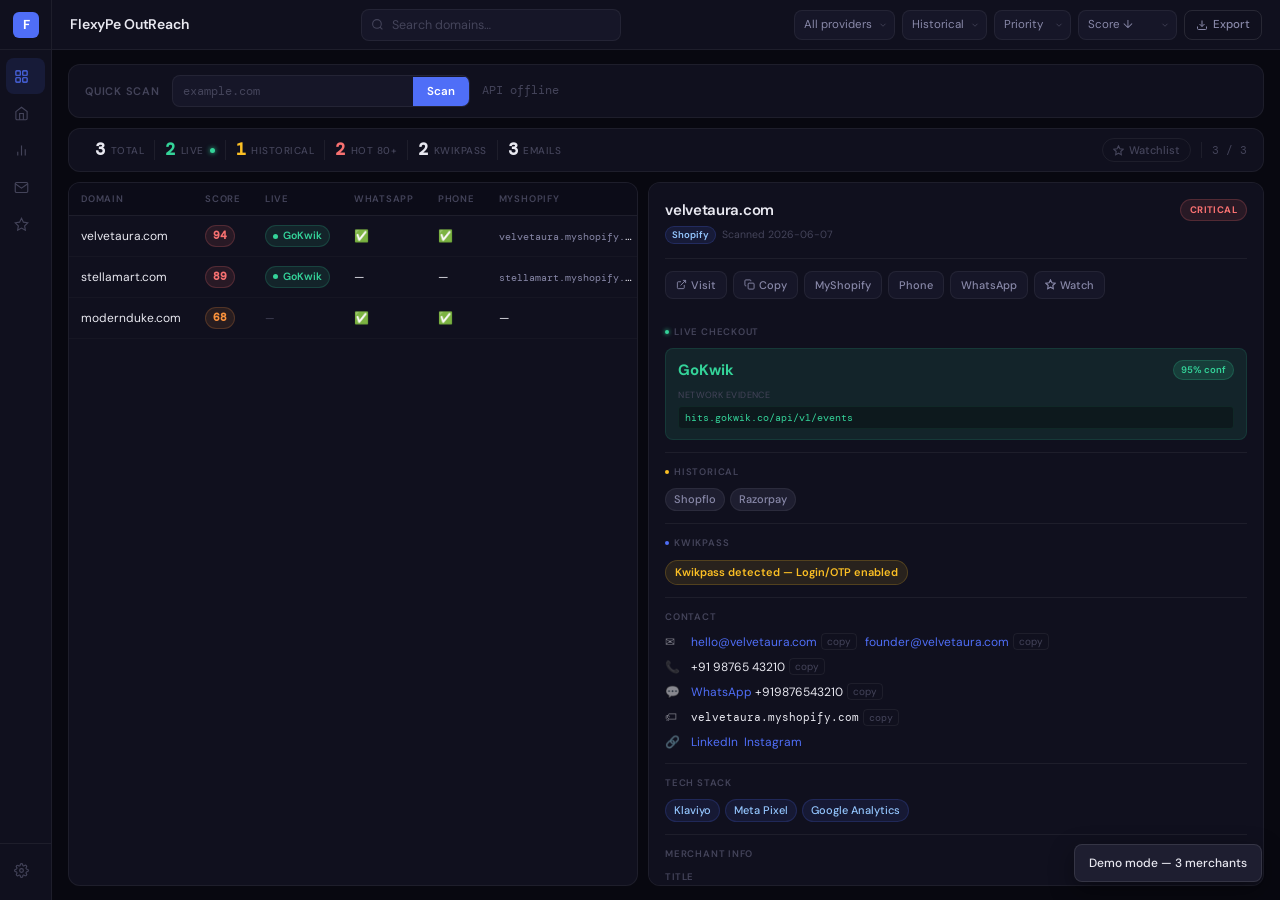
==== frontend/index.html @ 12cdff79 "feat: update index route to serve index.html and add new domains to CSV" ====
<!DOCTYPE html>
<html lang="en">
<head>
  <meta charset="UTF-8">
  <meta name="viewport" content="width=device-width, initial-scale=1.0">
  <meta name="theme-color" content="#080810">
  <title>FlexyPe Outreach</title>
  <link rel="preconnect" href="https://fonts.googleapis.com">
  <link rel="preconnect" href="https://fonts.gstatic.com" crossorigin>
  <link href="https://fonts.googleapis.com/css2?family=DM+Sans:ital,opsz,wght@0,9..40,300;0,9..40,400;0,9..40,500;0,9..40,600;0,9..40,700;1,9..40,300&family=DM+Mono:wght@400;500&display=swap" rel="stylesheet">
  <link rel="stylesheet" href="styles.css">
</head>
<body>

  <!-- SIDEBAR -->
  <aside class="sidebar" id="sidebar">
    <div class="sidebar-logo">
      <div class="logo-mark">
        <span class="logo-f">F</span>
      </div>
      <div class="logo-text">
        <span class="logo-name">FlexyPe</span>
        <span class="logo-sub">Outreach</span>
      </div>
    </div>

    <nav class="sidebar-nav">
      <a href="#" class="nav-item active">
        <svg width="15" height="15" viewBox="0 0 24 24" fill="none" stroke="currentColor" stroke-width="1.8"><rect x="3" y="3" width="7" height="7" rx="1"/><rect x="14" y="3" width="7" height="7" rx="1"/><rect x="3" y="14" width="7" height="7" rx="1"/><rect x="14" y="14" width="7" height="7" rx="1"/></svg>
        <span>Dashboard</span>
      </a>
      <a href="#" class="nav-item">
        <svg width="15" height="15" viewBox="0 0 24 24" fill="none" stroke="currentColor" stroke-width="1.8"><path d="M3 9l9-7 9 7v11a2 2 0 0 1-2 2H5a2 2 0 0 1-2-2z"/><polyline points="9 22 9 12 15 12 15 22"/></svg>
        <span>Merchants</span>
      </a>
      <a href="#" class="nav-item">
        <svg width="15" height="15" viewBox="0 0 24 24" fill="none" stroke="currentColor" stroke-width="1.8"><line x1="18" y1="20" x2="18" y2="10"/><line x1="12" y1="20" x2="12" y2="4"/><line x1="6" y1="20" x2="6" y2="14"/></svg>
        <span>Analytics</span>
      </a>
      <a href="#" class="nav-item">
        <svg width="15" height="15" viewBox="0 0 24 24" fill="none" stroke="currentColor" stroke-width="1.8"><path d="M4 4h16c1.1 0 2 .9 2 2v12c0 1.1-.9 2-2 2H4c-1.1 0-2-.9-2-2V6c0-1.1.9-2 2-2z"/><polyline points="22,6 12,13 2,6"/></svg>
        <span>Outreach</span>
      </a>
      <a href="#" class="nav-item">
        <svg width="15" height="15" viewBox="0 0 24 24" fill="none" stroke="currentColor" stroke-width="1.8"><polygon points="12 2 15.09 8.26 22 9.27 17 14.14 18.18 21.02 12 17.77 5.82 21.02 7 14.14 2 9.27 8.91 8.26 12 2"/></svg>
        <span>Watchlist</span>
      </a>
    </nav>

    <div class="sidebar-bottom">
      <a href="#" class="nav-item">
        <svg width="15" height="15" viewBox="0 0 24 24" fill="none" stroke="currentColor" stroke-width="1.8"><circle cx="12" cy="12" r="3"/><path d="M19.4 15a1.65 1.65 0 0 0 .33 1.82l.06.06a2 2 0 0 1-2.83 2.83l-.06-.06a1.65 1.65 0 0 0-1.82-.33 1.65 1.65 0 0 0-1 1.51V21a2 2 0 0 1-4 0v-.09A1.65 1.65 0 0 0 9 19.4a1.65 1.65 0 0 0-1.82.33l-.06.06a2 2 0 0 1-2.83-2.83l.06-.06A1.65 1.65 0 0 0 4.68 15a1.65 1.65 0 0 0-1.51-1H3a2 2 0 0 1 0-4h.09A1.65 1.65 0 0 0 4.6 9a1.65 1.65 0 0 0-.33-1.82l-.06-.06a2 2 0 0 1 2.83-2.83l.06.06A1.65 1.65 0 0 0 9 4.68a1.65 1.65 0 0 0 1-1.51V3a2 2 0 0 1 4 0v.09a1.65 1.65 0 0 0 1 1.51 1.65 1.65 0 0 0 1.82-.33l.06-.06a2 2 0 0 1 2.83 2.83l-.06.06A1.65 1.65 0 0 0 19.4 9a1.65 1.65 0 0 0 1.51 1H21a2 2 0 0 1 0 4h-.09a1.65 1.65 0 0 0-1.51 1z"/></svg>
        <span>Settings</span>
      </a>
    </div>
  </aside>

  <!-- MAIN -->
  <div class="main-wrap">

    <!-- TOPBAR -->
    <header class="topbar">
      <div class="topbar-left">
        <h1 class="page-title">FlexyPe OutReach</h1>
      </div>
      <div class="topbar-center">
        <div class="search-box">
          <svg width="13" height="13" viewBox="0 0 24 24" fill="none" stroke="currentColor" stroke-width="2"><circle cx="11" cy="11" r="8"/><path d="m21 21-4.35-4.35"/></svg>
          <input type="text" id="searchInput" placeholder="Search domains…" autocomplete="off">
        </div>
      </div>
      <div class="topbar-right">
        <select id="providerFilter"><option value="">All providers</option></select>
        <select id="historicalFilter"><option value="">Historical</option></select>
        <select id="priorityFilter">
          <option value="">Priority</option>
          <option value="CRITICAL">Critical</option>
          <option value="HIGH">High</option>
          <option value="MEDIUM">Medium</option>
          <option value="LOW">Low</option>
        </select>
        <select id="sortFilter">
          <option value="score">Score ↓</option>
          <option value="domain">Domain A–Z</option>
        </select>
        <button id="exportCSVBtn" class="btn-outline">
          <svg width="12" height="12" viewBox="0 0 24 24" fill="none" stroke="currentColor" stroke-width="2"><path d="M21 15v4a2 2 0 0 1-2 2H5a2 2 0 0 1-2-2v-4"/><polyline points="7 10 12 15 17 10"/><line x1="12" y1="15" x2="12" y2="3"/></svg>
          Export
        </button>
      </div>
    </header>

    <!-- PAGE -->
    <main class="page" id="main-content">

      <!-- SCAN STRIP -->
      <div class="scan-strip">
        <label class="scan-label">Quick Scan</label>
        <div class="scan-field">
          <input type="text" id="singleScanInput" placeholder="example.com" class="scan-input">
          <button id="singleScanBtn" class="btn-scan">Scan</button>
        </div>
        <span id="scanStatus" class="scan-status"></span>
      </div>

      <!-- STATS ROW -->
      <div class="stats-row">
        <div class="stat-pill">
          <span class="stat-num" id="totalLeads">0</span>
          <span class="stat-lbl">Total</span>
        </div>
        <div class="stat-divider"></div>
        <div class="stat-pill">
          <span class="stat-num live-num" id="liveCount">0</span>
          <span class="stat-lbl">Live</span>
          <span class="live-dot"></span>
        </div>
        <div class="stat-divider"></div>
        <div class="stat-pill">
          <span class="stat-num amber-num" id="historicalOnlyCount">0</span>
          <span class="stat-lbl">Historical</span>
        </div>
        <div class="stat-divider"></div>
        <div class="stat-pill">
          <span class="stat-num red-num" id="hotLeads">0</span>
          <span class="stat-lbl">Hot 80+</span>
        </div>
        <div class="stat-divider"></div>
        <div class="stat-pill">
          <span class="stat-num" id="kwikpassCount">0</span>
          <span class="stat-lbl">Kwikpass</span>
        </div>
        <div class="stat-divider"></div>
        <div class="stat-pill">
          <span class="stat-num" id="emailCount">0</span>
          <span class="stat-lbl">Emails</span>
        </div>
        <div class="stat-spacer"></div>
        <button id="watchlistFilterBtn" class="btn-watchlist-toggle">
          <svg width="11" height="11" viewBox="0 0 24 24" fill="none" stroke="currentColor" stroke-width="2.5"><polygon points="12 2 15.09 8.26 22 9.27 17 14.14 18.18 21.02 12 17.77 5.82 21.02 7 14.14 2 9.27 8.91 8.26 12 2"/></svg>
          Watchlist
        </button>
        <span id="leadCount" class="lead-count">0 / 0</span>
      </div>

      <!-- SPLIT LAYOUT -->
      <div class="split">

        <!-- TABLE PANEL -->
        <div class="panel table-panel">
          <div class="table-scroll">
            <table id="leadTable">
              <thead>
                <tr>
                  <th>Domain</th>
                  <th>Score</th>
                  <th>Live</th>
                  <th>WhatsApp</th>
                  <th>Phone</th>
                  <th>MyShopify</th>
                  <th>Priority</th>
                </tr>
              </thead>
              <tbody></tbody>
            </table>
          </div>
        </div>

        <!-- DETAIL PANEL -->
        <div class="panel detail-panel" id="detailPanel">

          <div class="detail-header">
            <div class="detail-domain-wrap">
              <h2 id="domainTitle">Select a merchant</h2>
              <div id="merchantMeta" class="detail-meta"></div>
            </div>
            <span id="priorityBadge" class="priority-badge"></span>
          </div>

          <div class="detail-actions">
            <button id="openWebsiteBtn" class="action-btn">
              <svg width="11" height="11" viewBox="0 0 24 24" fill="none" stroke="currentColor" stroke-width="2"><path d="M18 13v6a2 2 0 0 1-2 2H5a2 2 0 0 1-2-2V8a2 2 0 0 1 2-2h6"/><polyline points="15 3 21 3 21 9"/><line x1="10" y1="14" x2="21" y2="3"/></svg>
              Visit
            </button>
            <button id="copyDomainBtn" class="action-btn">
              <svg width="11" height="11" viewBox="0 0 24 24" fill="none" stroke="currentColor" stroke-width="2"><rect x="9" y="9" width="13" height="13" rx="2"/><path d="M5 15H4a2 2 0 0 1-2-2V4a2 2 0 0 1 2-2h9a2 2 0 0 1 2 2v1"/></svg>
              Copy
            </button>
            <button id="copyMyShopifyBtn" class="action-btn">MyShopify</button>
            <button id="copyPhoneBtn" class="action-btn">Phone</button>
            <button id="copyWhatsAppBtn" class="action-btn">WhatsApp</button>
            <button id="watchlistBtn" class="action-btn watchlist-btn">
              <svg width="11" height="11" viewBox="0 0 24 24" fill="none" stroke="currentColor" stroke-width="2.5"><polygon points="12 2 15.09 8.26 22 9.27 17 14.14 18.18 21.02 12 17.77 5.82 21.02 7 14.14 2 9.27 8.91 8.26 12 2"/></svg>
              Watch
            </button>
          </div>

          <!-- CHECKOUT BLOCK -->
          <div class="detail-block">
            <div class="block-title">
              <span class="dot dot-green"></span>Live Checkout
            </div>
            <div id="liveCheckoutCard" class="checkout-card checkout-empty">No live checkout detected</div>
          </div>

          <div class="detail-block">
            <div class="block-title"><span class="dot dot-amber"></span>Historical</div>
            <div id="historicalBadges" class="badges-wrap"></div>
          </div>

          <div class="detail-block">
            <div class="block-title"><span class="dot dot-blue"></span>Kwikpass</div>
            <div id="kwikpassStatus"></div>
          </div>

          <!-- CONTACT -->
          <div class="detail-block">
            <div class="block-title">Contact</div>
            <div id="contactInfo" class="contact-list"></div>
          </div>

          <!-- TECH -->
          <div class="detail-block">
            <div class="block-title">Tech Stack</div>
            <div id="techStackBadges" class="badges-wrap"></div>
          </div>

          <!-- INFO -->
          <div class="detail-block">
            <div class="block-title">Merchant Info</div>
            <div id="merchantInfo" class="info-rows"></div>
          </div>

          <!-- EVIDENCE -->
          <div class="detail-block">
            <div class="block-title">Network Evidence</div>
            <div id="providerEvidence" class="evidence-list"></div>
          </div>

          <!-- EMAIL -->
          <div class="detail-block">
            <div class="block-title-row">
              <div class="block-title" style="margin:0">Outreach Email</div>
              <select id="templateType" class="inline-select">
                <option value="intro">Introduction</option>
                <option value="competitor">Competitor</option>
                <option value="migration">Migration</option>
                <option value="partnership">Partnership</option>
                <option value="feature">Feature Launch</option>
              </select>
            </div>
            <textarea id="emailPreview" rows="7" placeholder="Select a merchant to generate email…"></textarea>
            <div class="block-actions">
              <button id="copyEmailBtn" class="btn-primary">Copy Email</button>
              <button id="resetTemplateBtn" class="btn-ghost">Reset</button>
            </div>
          </div>

          <!-- NOTES -->
          <div class="detail-block">
            <div class="block-title">Notes</div>
            <textarea id="leadNotes" rows="3" placeholder="Internal notes…"></textarea>
            <div class="block-actions">
              <button id="saveNotesBtn" class="btn-ghost">Save</button>
            </div>
          </div>

          <!-- STATUS -->
          <div class="detail-block">
            <div class="block-title">Status</div>
            <select id="leadStatus">
              <option value="Not Contacted">Not Contacted</option>
              <option value="Contacted">Contacted</option>
              <option value="Replied">Replied</option>
              <option value="Meeting Scheduled">Meeting Scheduled</option>
              <option value="Converted">Converted</option>
              <option value="Lost">Lost</option>
            </select>
            <div class="block-actions">
              <button id="saveStatusBtn" class="btn-ghost">Save</button>
            </div>
          </div>

          <!-- WATCHLIST -->
          <div class="detail-block">
            <div class="block-title">Watchlist</div>
            <div id="watchlistItems" class="watchlist-list"></div>
          </div>

        </div>
      </div>
    </main>
  </div>

  <!-- LOADER -->
  <div id="loaderOverlay" class="loader-overlay">
    <div class="loader-box">
      <div class="loader-ring"></div>
      <div class="loader-label" id="loaderText">Loading…</div>
      <div class="loader-track"><div class="loader-fill" id="loaderProgressBar"></div></div>
      <div class="loader-sub" id="loaderStatus">Connecting</div>
    </div>
  </div>

  <div id="toast" class="toast" role="status" aria-live="polite"></div>

  <script src="app.js"></script>
</body>
</html>
---- frontend/styles.css ----
/* ═══════════════════════════════════════════════
   FlexyPe Outreach — Minimal Editorial Dark CRM
   ═══════════════════════════════════════════════ */

*, *::before, *::after { margin: 0; padding: 0; box-sizing: border-box; }

:root {
  --bg:         #080810;
  --s0:         #0c0c18;
  --s1:         #10101e;
  --s2:         #161628;
  --s3:         #1e1e30;
  --s4:         #262640;
  --b1:         rgba(255,255,255,0.06);
  --b2:         rgba(255,255,255,0.1);
  --b3:         rgba(255,255,255,0.16);
  --t1:         #e8e8f0;
  --t2:         #8888a8;
  --t3:         #44445a;
  --accent:     #4f6ef7;
  --accent-dim: rgba(79,110,247,0.12);
  --accent-glow:rgba(79,110,247,0.2);
  --green:      #34d399;
  --green-dim:  rgba(52,211,153,0.1);
  --amber:      #fbbf24;
  --amber-dim:  rgba(251,191,36,0.1);
  --red:        #f87171;
  --red-dim:    rgba(248,113,113,0.1);
  --sidebar-w:  52px;
  --sidebar-exp:200px;
  --topbar-h:   50px;
  --r:          8px;
  --r-lg:       12px;
  --t:          0.15s ease;
}

body {
  font-family: 'DM Sans', -apple-system, sans-serif;
  background: var(--bg);
  color: var(--t1);
  line-height: 1.5;
  -webkit-font-smoothing: antialiased;
  display: flex;
  height: 100vh;
  overflow: hidden;
}

/* ── SIDEBAR ──────────────────────────── */

.sidebar {
  width: var(--sidebar-w);
  height: 100vh;
  background: var(--s1);
  border-right: 1px solid var(--b1);
  display: flex;
  flex-direction: column;
  flex-shrink: 0;
  position: fixed;
  left: 0; top: 0;
  z-index: 100;
  transition: width 0.2s cubic-bezier(0.4,0,0.2,1);
  overflow: hidden;
}
.sidebar:hover { width: var(--sidebar-exp); }

.sidebar-logo {
  height: var(--topbar-h);
  display: flex;
  align-items: center;
  gap: 10px;
  padding: 0 13px;
  border-bottom: 1px solid var(--b1);
  flex-shrink: 0;
  overflow: hidden;
  white-space: nowrap;
}

.logo-mark {
  width: 26px; height: 26px;
  background: var(--accent);
  border-radius: 6px;
  display: flex; align-items: center; justify-content: center;
  flex-shrink: 0;
}
.logo-f {
  font-weight: 700;
  font-size: 13px;
  color: white;
  line-height: 1;
}
.logo-text {
  display: flex; flex-direction: column;
  opacity: 0;
  transition: opacity 0.12s ease;
  line-height: 1.2;
}
.sidebar:hover .logo-text { opacity: 1; }
.logo-name { font-size: 13px; font-weight: 600; color: var(--t1); }
.logo-sub  { font-size: 10px; color: var(--t3); letter-spacing: 0.05em; text-transform: uppercase; }

.sidebar-nav {
  flex: 1;
  padding: 8px 6px;
  display: flex;
  flex-direction: column;
  gap: 1px;
  overflow: hidden;
}
.sidebar-bottom {
  padding: 8px 6px 12px;
  border-top: 1px solid var(--b1);
  overflow: hidden;
}

.nav-item {
  height: 36px;
  display: flex;
  align-items: center;
  gap: 10px;
  padding: 0 8px;
  border-radius: var(--r);
  color: var(--t3);
  text-decoration: none;
  white-space: nowrap;
  overflow: hidden;
  transition: color var(--t), background var(--t);
  cursor: pointer;
}
.nav-item span { font-size: 13px; font-weight: 500; opacity: 0; transition: opacity 0.12s ease; }
.sidebar:hover .nav-item span { opacity: 1; }
.nav-item svg { flex-shrink: 0; }
.nav-item:hover { color: var(--t2); background: var(--s3); }
.nav-item.active { color: var(--accent); background: var(--accent-dim); }

/* ── MAIN ─────────────────────────────── */

.main-wrap {
  margin-left: var(--sidebar-w);
  flex: 1;
  display: flex;
  flex-direction: column;
  min-width: 0;
  height: 100vh;
  overflow: hidden;
}

/* ── TOPBAR ───────────────────────────── */

.topbar {
  height: var(--topbar-h);
  background: var(--s1);
  border-bottom: 1px solid var(--b1);
  display: flex;
  align-items: center;
  gap: 12px;
  padding: 0 18px;
  flex-shrink: 0;
}

.topbar-left { flex-shrink: 0; }
.page-title  { font-size: 14px; font-weight: 600; color: var(--t1); letter-spacing: -0.01em; }

.topbar-center { flex: 1; display: flex; justify-content: center; }

.search-box {
  position: relative;
  display: flex;
  align-items: center;
  width: 260px;
}
.search-box svg {
  position: absolute; left: 10px;
  color: var(--t3); pointer-events: none;
}
.search-box input {
  width: 100%;
  background: var(--s2);
  border: 1px solid var(--b1);
  border-radius: var(--r);
  color: var(--t1);
  font-family: inherit;
  font-size: 12.5px;
  padding: 6px 10px 6px 30px;
  transition: border-color var(--t), box-shadow var(--t);
  height: 32px;
}
.search-box input:focus {
  outline: none;
  border-color: var(--accent);
  box-shadow: 0 0 0 3px var(--accent-dim);
}
.search-box input::placeholder { color: var(--t3); }

.topbar-right {
  display: flex;
  align-items: center;
  gap: 7px;
  flex-shrink: 0;
}

.topbar-right select {
  height: 30px;
  background: var(--s2);
  border: 1px solid var(--b1);
  border-radius: var(--r);
  color: var(--t2);
  font-family: inherit;
  font-size: 11.5px;
  padding: 0 22px 0 9px;
  cursor: pointer;
  -webkit-appearance: none; appearance: none;
  background-image: url("data:image/svg+xml,%3Csvg xmlns='http://www.w3.org/2000/svg' width='10' height='10' viewBox='0 0 24 24' fill='none' stroke='%2344445a' stroke-width='2'%3E%3Cpolyline points='6 9 12 15 18 9'/%3E%3C/svg%3E");
  background-repeat: no-repeat;
  background-position: right 6px center;
  transition: border-color var(--t);
}
.topbar-right select:focus { outline: none; border-color: var(--accent); }

.btn-outline {
  height: 30px;
  display: flex; align-items: center; gap: 5px;
  background: transparent;
  border: 1px solid var(--b2);
  border-radius: var(--r);
  color: var(--t2);
  font-family: inherit;
  font-size: 11.5px;
  font-weight: 500;
  padding: 0 11px;
  cursor: pointer;
  transition: all var(--t);
  white-space: nowrap;
}
.btn-outline:hover { color: var(--t1); border-color: var(--b3); background: var(--s3); }

/* ── PAGE ─────────────────────────────── */

.page {
  flex: 1;
  overflow: hidden;
  display: flex;
  flex-direction: column;
  padding: 14px 16px 0;
  gap: 10px;
  min-height: 0;
}

/* ── SCAN STRIP ───────────────────────── */

.scan-strip {
  display: flex;
  align-items: center;
  gap: 12px;
  background: var(--s1);
  border: 1px solid var(--b1);
  border-radius: var(--r-lg);
  padding: 10px 16px;
  flex-shrink: 0;
}

.scan-label {
  font-size: 11px;
  font-weight: 600;
  color: var(--t3);
  text-transform: uppercase;
  letter-spacing: 0.07em;
  white-space: nowrap;
}

.scan-field {
  display: flex;
  align-items: center;
  background: var(--s2);
  border: 1px solid var(--b1);
  border-radius: var(--r);
  overflow: hidden;
}

.scan-input {
  width: 240px;
  background: transparent;
  border: none;
  color: var(--t1);
  font-family: 'DM Mono', monospace;
  font-size: 12px;
  padding: 7px 10px;
}
.scan-input:focus { outline: none; }
.scan-input::placeholder { color: var(--t3); }

.btn-scan {
  background: var(--accent);
  border: none;
  color: white;
  font-family: inherit;
  font-size: 11.5px;
  font-weight: 600;
  padding: 7px 14px;
  cursor: pointer;
  transition: background var(--t);
  white-space: nowrap;
}
.btn-scan:hover { background: #3d5ce8; }
.btn-scan:disabled { opacity: 0.5; cursor: not-allowed; }

.scan-status {
  font-size: 11.5px;
  color: var(--t3);
  font-family: 'DM Mono', monospace;
  min-width: 80px;
}

/* ── STATS ROW ────────────────────────── */

.stats-row {
  display: flex;
  align-items: center;
  gap: 0;
  background: var(--s1);
  border: 1px solid var(--b1);
  border-radius: var(--r-lg);
  padding: 0 16px;
  height: 44px;
  flex-shrink: 0;
}

.stat-pill {
  display: flex;
  align-items: center;
  gap: 6px;
  padding: 0 10px;
  position: relative;
}

.stat-num {
  font-size: 17px;
  font-weight: 700;
  color: var(--t1);
  font-variant-numeric: tabular-nums;
  font-family: 'DM Mono', monospace;
  letter-spacing: -0.03em;
}
.live-num  { color: var(--green); }
.amber-num { color: var(--amber); }
.red-num   { color: var(--red); }

.stat-lbl {
  font-size: 10px;
  font-weight: 500;
  color: var(--t3);
  text-transform: uppercase;
  letter-spacing: 0.05em;
}

.live-dot {
  width: 5px; height: 5px;
  border-radius: 50%;
  background: var(--green);
  box-shadow: 0 0 5px var(--green);
  animation: pulse 2s ease-in-out infinite;
}
@keyframes pulse { 0%,100% { opacity:1 } 50% { opacity: 0.3 } }

.stat-divider {
  width: 1px;
  height: 20px;
  background: var(--b1);
  flex-shrink: 0;
}

.stat-spacer { flex: 1; }

.btn-watchlist-toggle {
  display: flex; align-items: center; gap: 5px;
  background: transparent;
  border: 1px solid var(--b1);
  border-radius: 20px;
  color: var(--t3);
  font-family: inherit;
  font-size: 11px;
  font-weight: 500;
  padding: 4px 10px;
  cursor: pointer;
  transition: all var(--t);
  margin-right: 10px;
}
.btn-watchlist-toggle:hover,
.btn-watchlist-toggle.active {
  color: var(--amber);
  border-color: rgba(251,191,36,0.3);
  background: var(--amber-dim);
}

.lead-count {
  font-size: 11px;
  font-family: 'DM Mono', monospace;
  color: var(--t3);
  padding-left: 10px;
  border-left: 1px solid var(--b1);
}

/* ── SPLIT LAYOUT ─────────────────────── */

.split {
  display: grid;
  grid-template-columns: 1fr 1.08fr;
  gap: 10px;
  flex: 1;
  min-height: 0;
  padding-bottom: 14px;
}

.panel {
  background: var(--s1);
  border: 1px solid var(--b1);
  border-radius: var(--r-lg);
  overflow: hidden;
  display: flex;
  flex-direction: column;
}

/* ── TABLE ────────────────────────────── */

.table-panel { min-height: 0; }

.table-scroll {
  overflow-y: auto;
  flex: 1;
  min-height: 0;
  scrollbar-width: thin;
  scrollbar-color: var(--s4) transparent;
}

table { width: 100%; border-collapse: collapse; }

thead { position: sticky; top: 0; z-index: 10; }
th {
  background: var(--s0);
  border-bottom: 1px solid var(--b1);
  padding: 9px 12px;
  text-align: left;
  font-size: 9.5px;
  font-weight: 600;
  color: var(--t3);
  text-transform: uppercase;
  letter-spacing: 0.08em;
  white-space: nowrap;
}

td {
  padding: 9px 12px;
  font-size: 12px;
  color: var(--t1);
  border-bottom: 1px solid rgba(255,255,255,0.025);
  cursor: pointer;
  transition: background var(--t);
  white-space: nowrap;
  overflow: hidden;
  text-overflow: ellipsis;
  max-width: 160px;
}

tr:hover td { background: var(--s2); }
tr.active td { background: rgba(79,110,247,0.07); }
tr.active td:first-child { box-shadow: inset 2px 0 0 var(--accent); }
tr.watchlisted td { background: rgba(251,191,36,0.04); }

.score-chip {
  display: inline-block;
  padding: 2px 7px;
  border-radius: 20px;
  font-size: 10.5px;
  font-weight: 700;
  font-family: 'DM Mono', monospace;
}
.sc-crit { background: var(--red-dim);   color: var(--red);   border: 1px solid rgba(248,113,113,0.2); }
.sc-high { background: rgba(251,146,60,0.1); color: #fb923c; border: 1px solid rgba(251,146,60,0.2); }
.sc-med  { background: var(--amber-dim); color: var(--amber); border: 1px solid rgba(251,191,36,0.2); }
.sc-low  { background: var(--s3);        color: var(--t3);    border: 1px solid var(--b1); }

.live-chip {
  display: inline-flex;
  align-items: center;
  gap: 5px;
  padding: 2px 7px;
  border-radius: 20px;
  font-size: 10.5px;
  font-weight: 600;
  background: var(--green-dim);
  color: var(--green);
  border: 1px solid rgba(52,211,153,0.18);
}
.live-chip::before {
  content: '';
  width: 5px;
  height: 5px;
  border-radius: 50%;
  background: var(--green);
  flex-shrink: 0;
  animation: pulse 2s ease-in-out infinite;
}

.muted-chip {
  color: var(--t3);
  font-size: 11px;
}

.pri-chip {
  display: inline-block;
  padding: 2px 7px;
  border-radius: 20px;
  font-size: 9.5px;
  font-weight: 700;
  letter-spacing: 0.04em;
}
.pri-critical { background: var(--red-dim);   color: var(--red);   border: 1px solid rgba(248,113,113,0.2); }
.pri-high     { background: rgba(251,146,60,0.1); color: #fb923c; border: 1px solid rgba(251,146,60,0.2); }
.pri-medium   { background: var(--amber-dim); color: var(--amber); border: 1px solid rgba(251,191,36,0.2); }
.pri-low      { background: var(--s3);        color: var(--t3);    border: 1px solid var(--b1); }

.watchlist-star { font-size: 9px; margin-left: 4px; opacity: 0.6; }

/* ── DETAIL PANEL ─────────────────────── */

.detail-panel {
  overflow-y: auto;
  padding: 16px;
  scrollbar-width: thin;
  scrollbar-color: var(--s4) transparent;
  gap: 0;
}

.detail-header {
  display: flex;
  justify-content: space-between;
  align-items: flex-start;
  gap: 8px;
  padding-bottom: 14px;
  margin-bottom: 12px;
  border-bottom: 1px solid var(--b1);
}

.detail-domain-wrap h2 {
  font-size: 15px;
  font-weight: 600;
  color: var(--t1);
  letter-spacing: -0.02em;
  word-break: break-all;
}

.detail-meta {
  display: flex;
  align-items: center;
  gap: 6px;
  margin-top: 4px;
  flex-wrap: wrap;
}

.shopify-tag {
  font-size: 9.5px; font-weight: 600;
  padding: 1px 6px; border-radius: 20px;
  background: rgba(79,110,247,0.12);
  color: #93c5fd;
  border: 1px solid rgba(79,110,247,0.2);
}
.meta-date { font-size: 10.5px; color: var(--t3); }

.priority-badge {
  display: inline-flex; align-items: center;
  padding: 3px 9px; border-radius: 20px;
  font-size: 9.5px; font-weight: 700;
  letter-spacing: 0.04em;
  flex-shrink: 0;
}
.priority-badge.priority-critical { background: var(--red-dim);   color: var(--red);   border: 1px solid rgba(248,113,113,0.2); }
.priority-badge.priority-high     { background: rgba(251,146,60,0.1); color: #fb923c; border: 1px solid rgba(251,146,60,0.2); }
.priority-badge.priority-medium   { background: var(--amber-dim); color: var(--amber); border: 1px solid rgba(251,191,36,0.2); }
.priority-badge.priority-low      { background: var(--s3);        color: var(--t3);    border: 1px solid var(--b1); }

/* ── DETAIL ACTIONS ───────────────────── */

.detail-actions {
  display: flex;
  flex-wrap: wrap;
  gap: 6px;
  margin-bottom: 14px;
}

.action-btn {
  display: inline-flex; align-items: center; gap: 4px;
  background: var(--s2);
  border: 1px solid var(--b1);
  border-radius: var(--r);
  color: var(--t2);
  font-family: inherit;
  font-size: 11px;
  font-weight: 500;
  padding: 6px 10px;
  cursor: pointer;
  transition: all var(--t);
  white-space: nowrap;
}
.action-btn:hover { color: var(--t1); border-color: var(--b2); background: var(--s3); }
.action-btn.watchlist-btn:hover { color: var(--amber); border-color: rgba(251,191,36,0.3); background: var(--amber-dim); }

/* ── DETAIL BLOCKS ────────────────────── */

.detail-block {
  padding: 12px 0;
  border-bottom: 1px solid var(--b1);
}
.detail-block:last-child { border-bottom: none; }

.block-title {
  font-size: 9.5px;
  font-weight: 600;
  color: var(--t3);
  text-transform: uppercase;
  letter-spacing: 0.08em;
  display: flex;
  align-items: center;
  gap: 5px;
  margin-bottom: 9px;
}

.block-title-row {
  display: flex;
  justify-content: space-between;
  align-items: center;
  margin-bottom: 9px;
  gap: 8px;
}

.dot {
  width: 4px; height: 4px;
  border-radius: 50%;
  flex-shrink: 0;
}
.dot-green { background: var(--green); box-shadow: 0 0 4px var(--green); }
.dot-amber { background: var(--amber); }
.dot-blue  { background: var(--accent); }

/* checkout card */
.checkout-card {
  background: var(--green-dim);
  border: 1px solid rgba(52,211,153,0.12);
  border-radius: var(--r);
  padding: 10px 12px;
}
.checkout-empty {
  background: var(--s2);
  border: 1px solid var(--b1);
  color: var(--t3);
  font-size: 12px;
}

.checkout-header {
  display: flex; justify-content: space-between; align-items: center;
  margin-bottom: 7px;
}
.checkout-name { font-size: 15px; font-weight: 700; color: var(--green); }
.checkout-conf {
  font-size: 9.5px; font-weight: 600;
  padding: 2px 7px; border-radius: 20px;
  background: rgba(52,211,153,0.15);
  color: var(--green);
  border: 1px solid rgba(52,211,153,0.2);
}
.checkout-evidence { margin-top: 7px; }
.evidence-lbl {
  font-size: 9px; color: var(--t3);
  text-transform: uppercase; letter-spacing: 0.05em;
  margin-bottom: 4px;
}
.evidence-url {
  font-size: 10px;
  font-family: 'DM Mono', monospace;
  background: rgba(0,0,0,0.3);
  color: var(--green);
  padding: 3px 6px;
  border-radius: 4px;
  display: block;
  word-break: break-all;
  margin-top: 3px;
  border: 1px solid rgba(52,211,153,0.08);
}

/* badges */
.badges-wrap { display: flex; flex-wrap: wrap; gap: 5px; }

.badge {
  display: inline-block;
  padding: 2px 8px;
  border-radius: 20px;
  font-size: 11px;
  font-weight: 500;
}
.badge-hist { background: var(--s3); color: var(--t2); border: 1px solid var(--b1); }
.badge-tech { background: rgba(79,110,247,0.1); color: #93c5fd; border: 1px solid rgba(79,110,247,0.18); }
.badge-empty { font-size: 12px; color: var(--t3); }

/* kwikpass */
.kp-yes { display: inline-block; padding: 3px 9px; border-radius: 20px; font-size: 11px; font-weight: 600; background: var(--amber-dim); color: var(--amber); border: 1px solid rgba(251,191,36,0.2); }
.kp-no  { display: inline-block; padding: 3px 9px; border-radius: 20px; font-size: 11px; font-weight: 600; background: var(--s2); color: var(--t3); border: 1px solid var(--b1); }

/* contact */
.contact-list { display: flex; flex-direction: column; gap: 7px; }
.contact-row  { display: flex; align-items: flex-start; gap: 8px; font-size: 12px; }
.contact-icon { font-size: 12px; min-width: 18px; opacity: 0.5; }
.contact-vals { flex: 1; word-break: break-word; color: var(--t1); }
.contact-link { color: var(--accent); text-decoration: none; }
.contact-link:hover { text-decoration: underline; }
.social-link  { color: var(--accent); text-decoration: none; font-size: 12px; margin-right: 6px; }
.social-link:hover { text-decoration: underline; }
.contact-item { display: inline-flex; align-items: center; gap: 4px; margin-right: 8px; }

.copy-mini {
  display: inline-block;
  background: transparent;
  border: 1px solid var(--b1);
  border-radius: 4px;
  color: var(--t3);
  font-family: inherit;
  font-size: 10px;
  padding: 1px 5px;
  cursor: pointer;
  transition: all var(--t);
  vertical-align: middle;
}
.copy-mini:hover { color: var(--t1); border-color: var(--b2); }

/* info rows */
.info-rows { display: flex; flex-direction: column; gap: 6px; }
.info-row  { display: flex; flex-direction: column; gap: 2px; }
.info-key  { font-size: 9.5px; font-weight: 600; color: var(--t3); text-transform: uppercase; letter-spacing: 0.06em; }
.info-val  { font-size: 12px; color: var(--t1); word-break: break-word; }
.info-mono { font-family: 'DM Mono', monospace; font-size: 10.5px; color: var(--t2); }

/* evidence */
.evidence-list { display: flex; flex-direction: column; gap: 4px; max-height: 120px; overflow-y: auto; scrollbar-width: thin; scrollbar-color: var(--s4) transparent; }
.evidence-item {
  font-size: 10px; font-family: 'DM Mono', monospace;
  padding: 4px 8px; background: var(--s2); border-radius: 5px;
  word-break: break-all; border: 1px solid var(--b1); color: var(--t2);
}
.empty-msg { font-size: 12px; color: var(--t3); }

/* forms in detail */
.inline-select {
  background: var(--s2);
  border: 1px solid var(--b1);
  border-radius: var(--r);
  color: var(--t2);
  font-family: inherit;
  font-size: 11px;
  padding: 4px 20px 4px 8px;
  cursor: pointer;
  -webkit-appearance: none; appearance: none;
  background-image: url("data:image/svg+xml,%3Csvg xmlns='http://www.w3.org/2000/svg' width='10' height='10' viewBox='0 0 24 24' fill='none' stroke='%2344445a' stroke-width='2'%3E%3Cpolyline points='6 9 12 15 18 9'/%3E%3C/svg%3E");
  background-repeat: no-repeat;
  background-position: right 5px center;
}
.inline-select:focus { outline: none; border-color: var(--accent); }

textarea, .detail-panel select:not(.inline-select) {
  width: 100%;
  background: var(--s2);
  border: 1px solid var(--b1);
  border-radius: var(--r);
  color: var(--t1);
  font-family: 'DM Mono', monospace;
  font-size: 11.5px;
  line-height: 1.6;
  padding: 8px 10px;
  resize: vertical;
  transition: border-color var(--t), box-shadow var(--t);
}
.detail-panel select:not(.inline-select) {
  font-family: inherit;
  font-size: 12px;
  -webkit-appearance: none; appearance: none;
  padding: 8px 26px 8px 10px;
  background-image: url("data:image/svg+xml,%3Csvg xmlns='http://www.w3.org/2000/svg' width='10' height='10' viewBox='0 0 24 24' fill='none' stroke='%2344445a' stroke-width='2'%3E%3Cpolyline points='6 9 12 15 18 9'/%3E%3C/svg%3E");
  background-repeat: no-repeat;
  background-position: right 8px center;
  resize: none;
  cursor: pointer;
}
textarea:focus, .detail-panel select:focus {
  outline: none;
  border-color: var(--accent);
  box-shadow: 0 0 0 3px var(--accent-dim);
}
textarea::placeholder { color: var(--t3); }

.block-actions { display: flex; gap: 7px; margin-top: 8px; }

.btn-primary {
  display: inline-flex; align-items: center; gap: 5px;
  background: var(--accent); color: white; border: none;
  border-radius: var(--r); font-family: inherit;
  font-size: 12px; font-weight: 600;
  padding: 7px 14px; cursor: pointer;
  transition: background var(--t), box-shadow var(--t);
}
.btn-primary:hover { background: #3d5ce8; box-shadow: 0 0 0 3px var(--accent-dim); }

.btn-ghost {
  display: inline-flex; align-items: center; gap: 4px;
  background: transparent;
  border: 1px solid var(--b1);
  border-radius: var(--r);
  color: var(--t2); font-family: inherit;
  font-size: 11.5px; font-weight: 500;
  padding: 7px 12px; cursor: pointer;
  transition: all var(--t);
}
.btn-ghost:hover { color: var(--t1); border-color: var(--b2); background: var(--s2); }

/* watchlist in detail */
.watchlist-list { display: flex; flex-direction: column; gap: 5px; max-height: 200px; overflow-y: auto; scrollbar-width: thin; scrollbar-color: var(--s4) transparent; }
.watchlist-item {
  display: flex; justify-content: space-between; align-items: center;
  padding: 7px 9px; background: var(--s2); border: 1px solid var(--b1);
  border-radius: var(--r); cursor: pointer;
  transition: border-color var(--t), background var(--t);
}
.watchlist-item:hover { border-color: rgba(251,191,36,0.3); background: var(--amber-dim); }
.wl-domain { font-size: 11.5px; font-weight: 500; color: var(--t1); }
.wl-meta   { font-size: 10px; color: var(--t3); margin-top: 1px; }
.wl-live   { font-size: 10px; color: var(--green); }
.wl-remove {
  background: none; border: none; color: var(--t3);
  cursor: pointer; font-size: 14px; padding: 2px 5px;
  border-radius: 4px; line-height: 1;
  transition: color var(--t), background var(--t);
}
.wl-remove:hover { color: var(--red); background: var(--red-dim); }
.watchlist-empty { font-size: 12px; color: var(--t3); }

/* ── LOADER ───────────────────────────── */

.loader-overlay {
  position: fixed; inset: 0;
  background: rgba(8,8,16,0.85);
  backdrop-filter: blur(12px);
  z-index: 9999;
  display: flex; align-items: center; justify-content: center;
}
.loader-box {
  background: var(--s1);
  border: 1px solid var(--b2);
  border-radius: 16px;
  padding: 32px 40px;
  text-align: center;
  min-width: 280px;
  box-shadow: 0 24px 60px rgba(0,0,0,0.6);
}
.loader-ring {
  width: 36px; height: 36px;
  border: 2px solid var(--s4);
  border-top-color: var(--accent);
  border-radius: 50%;
  animation: spin 0.65s linear infinite;
  margin: 0 auto 16px;
}
@keyframes spin { to { transform: rotate(360deg); } }
.loader-label { font-size: 13px; font-weight: 600; color: var(--t1); margin-bottom: 14px; }
.loader-track { width: 100%; height: 2px; background: var(--s4); border-radius: 2px; overflow: hidden; margin: 12px 0; }
.loader-fill  { height: 100%; background: var(--accent); width: 0%; transition: width 0.3s ease; border-radius: 2px; }
.loader-sub   { font-size: 11px; color: var(--t3); }

/* ── TOAST ────────────────────────────── */

.toast {
  position: fixed; bottom: 18px; right: 18px;
  background: var(--s3); border: 1px solid var(--b2);
  color: var(--t1); padding: 9px 14px;
  border-radius: var(--r); font-size: 12px; font-weight: 500;
  opacity: 0; transform: translateY(8px);
  transition: opacity 0.18s, transform 0.18s;
  pointer-events: none; z-index: 10000;
  box-shadow: 0 8px 24px rgba(0,0,0,0.4);
}
.toast.show { opacity: 1; transform: translateY(0); }

/* ── SCROLLBARS ───────────────────────── */

::-webkit-scrollbar { width: 4px; height: 4px; }
::-webkit-scrollbar-track { background: transparent; }
::-webkit-scrollbar-thumb { background: var(--s4); border-radius: 2px; }
::-webkit-scrollbar-thumb:hover { background: var(--b2); }

/* ── RESPONSIVE ───────────────────────── */

@media (max-width: 1100px) {
  .split { grid-template-columns: 1fr; }
  .table-panel { height: 380px; }
  .detail-panel { max-height: none; }
}

@media (max-width: 760px) {
  .topbar { flex-wrap: wrap; height: auto; padding: 10px 14px; gap: 8px; }
  .topbar-center { order: 3; width: 100%; }
  .search-box { width: 100%; }
  .topbar-right { flex-wrap: wrap; }
  .page { padding: 10px 12px 0; }
}

@media (prefers-reduced-motion: reduce) {
  .loader-ring { animation: none; }
  .live-dot    { animation: none; }
}
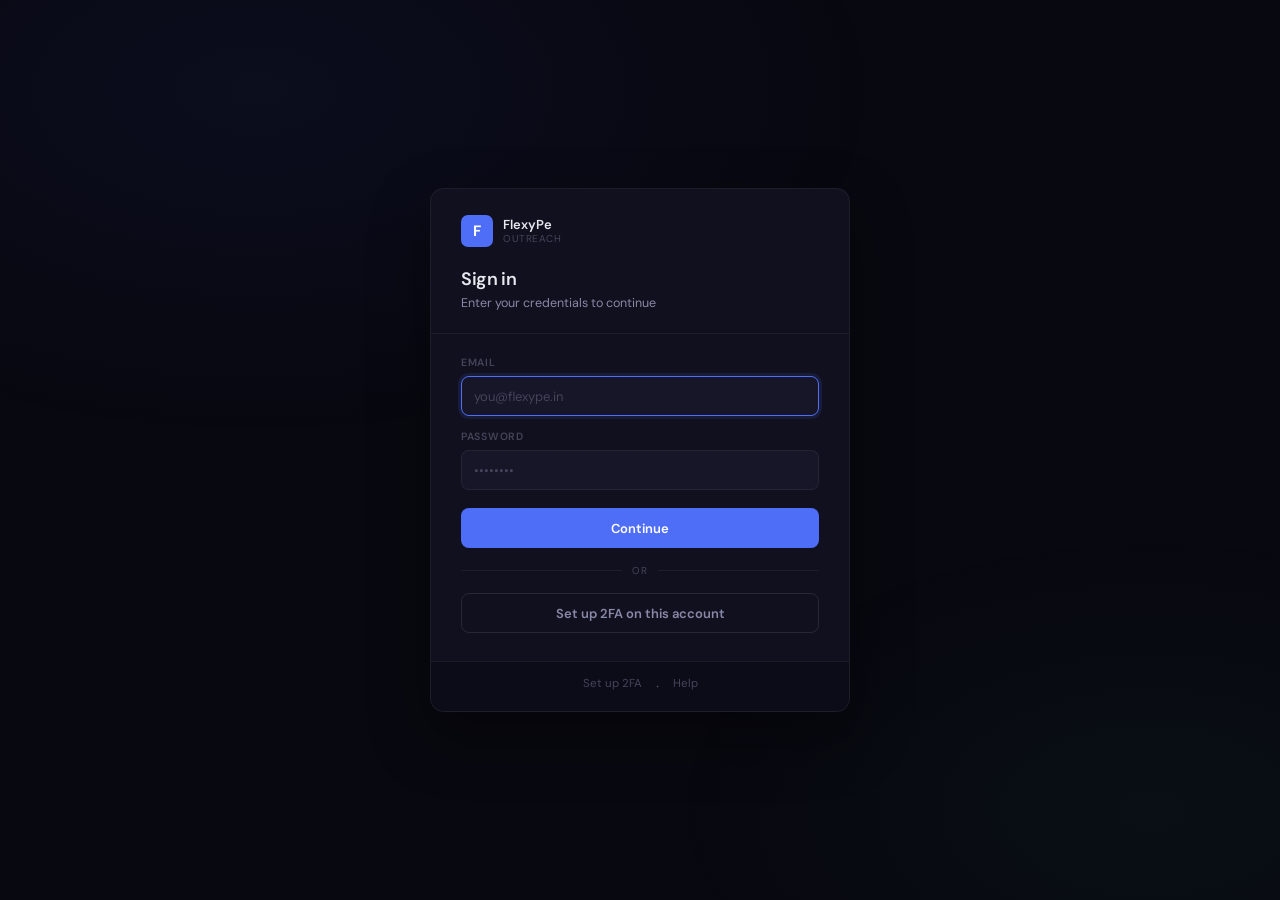
==== commit 088ecd8e: "feat: implement two-factor authentication setup and backend verification workflow" ====
--- a/frontend/index.html
+++ b/frontend/index.html
@@ -9,15 +9,14 @@
   <link rel="preconnect" href="https://fonts.gstatic.com" crossorigin>
   <link href="https://fonts.googleapis.com/css2?family=DM+Sans:ital,opsz,wght@0,9..40,300;0,9..40,400;0,9..40,500;0,9..40,600;0,9..40,700;1,9..40,300&family=DM+Mono:wght@400;500&display=swap" rel="stylesheet">
   <link rel="stylesheet" href="styles.css">
+  <script src="guard.js"></script>
 </head>
 <body>
 
   <!-- SIDEBAR -->
   <aside class="sidebar" id="sidebar">
     <div class="sidebar-logo">
-      <div class="logo-mark">
-        <span class="logo-f">F</span>
-      </div>
+      <div class="logo-mark"><span class="logo-f">F</span></div>
       <div class="logo-text">
         <span class="logo-name">FlexyPe</span>
         <span class="logo-sub">Outreach</span>
@@ -25,33 +24,37 @@
     </div>
 
     <nav class="sidebar-nav">
-      <a href="#" class="nav-item active">
+      <a href="#dashboard" class="nav-item" data-route="dashboard">
         <svg width="15" height="15" viewBox="0 0 24 24" fill="none" stroke="currentColor" stroke-width="1.8"><rect x="3" y="3" width="7" height="7" rx="1"/><rect x="14" y="3" width="7" height="7" rx="1"/><rect x="3" y="14" width="7" height="7" rx="1"/><rect x="14" y="14" width="7" height="7" rx="1"/></svg>
         <span>Dashboard</span>
       </a>
-      <a href="#" class="nav-item">
-        <svg width="15" height="15" viewBox="0 0 24 24" fill="none" stroke="currentColor" stroke-width="1.8"><path d="M3 9l9-7 9 7v11a2 2 0 0 1-2 2H5a2 2 0 0 1-2-2z"/><polyline points="9 22 9 12 15 12 15 22"/></svg>
-        <span>Merchants</span>
+      <a href="#watchlist" class="nav-item" data-route="watchlist">
+        <svg width="15" height="15" viewBox="0 0 24 24" fill="none" stroke="currentColor" stroke-width="1.8"><polygon points="12 2 15.09 8.26 22 9.27 17 14.14 18.18 21.02 12 17.77 5.82 21.02 7 14.14 2 9.27 8.91 8.26 12 2"/></svg>
+        <span>Watchlist</span>
+        <span class="nav-badge" id="navWatchlistCount">0</span>
       </a>
-      <a href="#" class="nav-item">
-        <svg width="15" height="15" viewBox="0 0 24 24" fill="none" stroke="currentColor" stroke-width="1.8"><line x1="18" y1="20" x2="18" y2="10"/><line x1="12" y1="20" x2="12" y2="4"/><line x1="6" y1="20" x2="6" y2="14"/></svg>
-        <span>Analytics</span>
-      </a>
-      <a href="#" class="nav-item">
+      <a href="#outreach" class="nav-item" data-route="outreach">
         <svg width="15" height="15" viewBox="0 0 24 24" fill="none" stroke="currentColor" stroke-width="1.8"><path d="M4 4h16c1.1 0 2 .9 2 2v12c0 1.1-.9 2-2 2H4c-1.1 0-2-.9-2-2V6c0-1.1.9-2 2-2z"/><polyline points="22,6 12,13 2,6"/></svg>
         <span>Outreach</span>
       </a>
-      <a href="#" class="nav-item">
-        <svg width="15" height="15" viewBox="0 0 24 24" fill="none" stroke="currentColor" stroke-width="1.8"><polygon points="12 2 15.09 8.26 22 9.27 17 14.14 18.18 21.02 12 17.77 5.82 21.02 7 14.14 2 9.27 8.91 8.26 12 2"/></svg>
-        <span>Watchlist</span>
-      </a>
     </nav>
 
     <div class="sidebar-bottom">
-      <a href="#" class="nav-item">
-        <svg width="15" height="15" viewBox="0 0 24 24" fill="none" stroke="currentColor" stroke-width="1.8"><circle cx="12" cy="12" r="3"/><path d="M19.4 15a1.65 1.65 0 0 0 .33 1.82l.06.06a2 2 0 0 1-2.83 2.83l-.06-.06a1.65 1.65 0 0 0-1.82-.33 1.65 1.65 0 0 0-1 1.51V21a2 2 0 0 1-4 0v-.09A1.65 1.65 0 0 0 9 19.4a1.65 1.65 0 0 0-1.82.33l-.06.06a2 2 0 0 1-2.83-2.83l.06-.06A1.65 1.65 0 0 0 4.68 15a1.65 1.65 0 0 0-1.51-1H3a2 2 0 0 1 0-4h.09A1.65 1.65 0 0 0 4.6 9a1.65 1.65 0 0 0-.33-1.82l-.06-.06a2 2 0 0 1 2.83-2.83l.06.06A1.65 1.65 0 0 0 9 4.68a1.65 1.65 0 0 0 1-1.51V3a2 2 0 0 1 4 0v.09a1.65 1.65 0 0 0 1 1.51 1.65 1.65 0 0 0 1.82-.33l.06-.06a2 2 0 0 1 2.83 2.83l-.06.06A1.65 1.65 0 0 0 19.4 9a1.65 1.65 0 0 0 1.51 1H21a2 2 0 0 1 0 4h-.09a1.65 1.65 0 0 0-1.51 1z"/></svg>
-        <span>Settings</span>
-      </a>
+      <!-- USER + SIGN OUT (fixed layout) -->
+      <div class="user-block">
+        <div class="user-avatar" id="userAvatar">?</div>
+        <div class="user-info">
+          <div class="user-email" id="userEmail">—</div>
+          <div class="user-status"><span class="status-dot"></span>Signed in</div>
+        </div>
+        <button class="user-signout" id="signOutBtn" title="Sign out" aria-label="Sign out">
+          <svg width="13" height="13" viewBox="0 0 24 24" fill="none" stroke="currentColor" stroke-width="1.8" stroke-linecap="round" stroke-linejoin="round">
+            <path d="M9 21H5a2 2 0 0 1-2-2V5a2 2 0 0 1 2-2h4"/>
+            <polyline points="16 17 21 12 16 7"/>
+            <line x1="21" y1="12" x2="9" y2="12"/>
+          </svg>
+        </button>
+      </div>
     </div>
   </aside>
 
@@ -61,7 +64,7 @@
     <!-- TOPBAR -->
     <header class="topbar">
       <div class="topbar-left">
-        <h1 class="page-title">FlexyPe OutReach</h1>
+        <h1 class="page-title" id="pageTitle">Dashboard</h1>
       </div>
       <div class="topbar-center">
         <div class="search-box">
@@ -90,10 +93,11 @@
       </div>
     </header>
 
-    <!-- PAGE -->
-    <main class="page" id="main-content">
-
-      <!-- SCAN STRIP -->
+    <!-- ═══════════════════════════════════════════════
+         PAGE: DASHBOARD
+         ═══════════════════════════════════════════════ -->
+    <main class="page page-route" id="page-dashboard">
+
       <div class="scan-strip">
         <label class="scan-label">Quick Scan</label>
         <div class="scan-field">
@@ -103,38 +107,18 @@
         <span id="scanStatus" class="scan-status"></span>
       </div>
 
-      <!-- STATS ROW -->
       <div class="stats-row">
-        <div class="stat-pill">
-          <span class="stat-num" id="totalLeads">0</span>
-          <span class="stat-lbl">Total</span>
-        </div>
-        <div class="stat-divider"></div>
-        <div class="stat-pill">
-          <span class="stat-num live-num" id="liveCount">0</span>
-          <span class="stat-lbl">Live</span>
-          <span class="live-dot"></span>
-        </div>
-        <div class="stat-divider"></div>
-        <div class="stat-pill">
-          <span class="stat-num amber-num" id="historicalOnlyCount">0</span>
-          <span class="stat-lbl">Historical</span>
-        </div>
-        <div class="stat-divider"></div>
-        <div class="stat-pill">
-          <span class="stat-num red-num" id="hotLeads">0</span>
-          <span class="stat-lbl">Hot 80+</span>
-        </div>
-        <div class="stat-divider"></div>
-        <div class="stat-pill">
-          <span class="stat-num" id="kwikpassCount">0</span>
-          <span class="stat-lbl">Kwikpass</span>
-        </div>
-        <div class="stat-divider"></div>
-        <div class="stat-pill">
-          <span class="stat-num" id="emailCount">0</span>
-          <span class="stat-lbl">Emails</span>
-        </div>
+        <div class="stat-pill"><span class="stat-num" id="totalLeads">0</span><span class="stat-lbl">Total</span></div>
+        <div class="stat-divider"></div>
+        <div class="stat-pill"><span class="stat-num live-num" id="liveCount">0</span><span class="stat-lbl">Live</span><span class="live-dot"></span></div>
+        <div class="stat-divider"></div>
+        <div class="stat-pill"><span class="stat-num amber-num" id="historicalOnlyCount">0</span><span class="stat-lbl">Historical</span></div>
+        <div class="stat-divider"></div>
+        <div class="stat-pill"><span class="stat-num red-num" id="hotLeads">0</span><span class="stat-lbl">Hot 80+</span></div>
+        <div class="stat-divider"></div>
+        <div class="stat-pill"><span class="stat-num" id="kwikpassCount">0</span><span class="stat-lbl">Kwikpass</span></div>
+        <div class="stat-divider"></div>
+        <div class="stat-pill"><span class="stat-num" id="emailCount">0</span><span class="stat-lbl">Emails</span></div>
         <div class="stat-spacer"></div>
         <button id="watchlistFilterBtn" class="btn-watchlist-toggle">
           <svg width="11" height="11" viewBox="0 0 24 24" fill="none" stroke="currentColor" stroke-width="2.5"><polygon points="12 2 15.09 8.26 22 9.27 17 14.14 18.18 21.02 12 17.77 5.82 21.02 7 14.14 2 9.27 8.91 8.26 12 2"/></svg>
@@ -143,32 +127,17 @@
         <span id="leadCount" class="lead-count">0 / 0</span>
       </div>
 
-      <!-- SPLIT LAYOUT -->
       <div class="split">
-
-        <!-- TABLE PANEL -->
         <div class="panel table-panel">
           <div class="table-scroll">
             <table id="leadTable">
-              <thead>
-                <tr>
-                  <th>Domain</th>
-                  <th>Score</th>
-                  <th>Live</th>
-                  <th>WhatsApp</th>
-                  <th>Phone</th>
-                  <th>MyShopify</th>
-                  <th>Priority</th>
-                </tr>
-              </thead>
+              <thead><tr><th>Domain</th><th>Score</th><th>Live</th><th>WhatsApp</th><th>Phone</th><th>MyShopify</th><th>Priority</th></tr></thead>
               <tbody></tbody>
             </table>
           </div>
         </div>
 
-        <!-- DETAIL PANEL -->
         <div class="panel detail-panel" id="detailPanel">
-
           <div class="detail-header">
             <div class="detail-domain-wrap">
               <h2 id="domainTitle">Select a merchant</h2>
@@ -178,28 +147,16 @@
           </div>
 
           <div class="detail-actions">
-            <button id="openWebsiteBtn" class="action-btn">
-              <svg width="11" height="11" viewBox="0 0 24 24" fill="none" stroke="currentColor" stroke-width="2"><path d="M18 13v6a2 2 0 0 1-2 2H5a2 2 0 0 1-2-2V8a2 2 0 0 1 2-2h6"/><polyline points="15 3 21 3 21 9"/><line x1="10" y1="14" x2="21" y2="3"/></svg>
-              Visit
-            </button>
-            <button id="copyDomainBtn" class="action-btn">
-              <svg width="11" height="11" viewBox="0 0 24 24" fill="none" stroke="currentColor" stroke-width="2"><rect x="9" y="9" width="13" height="13" rx="2"/><path d="M5 15H4a2 2 0 0 1-2-2V4a2 2 0 0 1 2-2h9a2 2 0 0 1 2 2v1"/></svg>
-              Copy
-            </button>
+            <button id="openWebsiteBtn" class="action-btn"><svg width="11" height="11" viewBox="0 0 24 24" fill="none" stroke="currentColor" stroke-width="2"><path d="M18 13v6a2 2 0 0 1-2 2H5a2 2 0 0 1-2-2V8a2 2 0 0 1 2-2h6"/><polyline points="15 3 21 3 21 9"/><line x1="10" y1="14" x2="21" y2="3"/></svg>Visit</button>
+            <button id="copyDomainBtn" class="action-btn"><svg width="11" height="11" viewBox="0 0 24 24" fill="none" stroke="currentColor" stroke-width="2"><rect x="9" y="9" width="13" height="13" rx="2"/><path d="M5 15H4a2 2 0 0 1-2-2V4a2 2 0 0 1 2-2h9a2 2 0 0 1 2 2v1"/></svg>Copy</button>
             <button id="copyMyShopifyBtn" class="action-btn">MyShopify</button>
             <button id="copyPhoneBtn" class="action-btn">Phone</button>
             <button id="copyWhatsAppBtn" class="action-btn">WhatsApp</button>
-            <button id="watchlistBtn" class="action-btn watchlist-btn">
-              <svg width="11" height="11" viewBox="0 0 24 24" fill="none" stroke="currentColor" stroke-width="2.5"><polygon points="12 2 15.09 8.26 22 9.27 17 14.14 18.18 21.02 12 17.77 5.82 21.02 7 14.14 2 9.27 8.91 8.26 12 2"/></svg>
-              Watch
-            </button>
-          </div>
-
-          <!-- CHECKOUT BLOCK -->
-          <div class="detail-block">
-            <div class="block-title">
-              <span class="dot dot-green"></span>Live Checkout
-            </div>
+            <button id="watchlistBtn" class="action-btn watchlist-btn"><svg width="11" height="11" viewBox="0 0 24 24" fill="none" stroke="currentColor" stroke-width="2.5"><polygon points="12 2 15.09 8.26 22 9.27 17 14.14 18.18 21.02 12 17.77 5.82 21.02 7 14.14 2 9.27 8.91 8.26 12 2"/></svg>Watch</button>
+          </div>
+
+          <div class="detail-block">
+            <div class="block-title"><span class="dot dot-green"></span>Live Checkout</div>
             <div id="liveCheckoutCard" class="checkout-card checkout-empty">No live checkout detected</div>
           </div>
 
@@ -213,31 +170,26 @@
             <div id="kwikpassStatus"></div>
           </div>
 
-          <!-- CONTACT -->
           <div class="detail-block">
             <div class="block-title">Contact</div>
             <div id="contactInfo" class="contact-list"></div>
           </div>
 
-          <!-- TECH -->
           <div class="detail-block">
             <div class="block-title">Tech Stack</div>
             <div id="techStackBadges" class="badges-wrap"></div>
           </div>
 
-          <!-- INFO -->
           <div class="detail-block">
             <div class="block-title">Merchant Info</div>
             <div id="merchantInfo" class="info-rows"></div>
           </div>
 
-          <!-- EVIDENCE -->
           <div class="detail-block">
             <div class="block-title">Network Evidence</div>
             <div id="providerEvidence" class="evidence-list"></div>
           </div>
 
-          <!-- EMAIL -->
           <div class="detail-block">
             <div class="block-title-row">
               <div class="block-title" style="margin:0">Outreach Email</div>
@@ -251,21 +203,21 @@
             </div>
             <textarea id="emailPreview" rows="7" placeholder="Select a merchant to generate email…"></textarea>
             <div class="block-actions">
-              <button id="copyEmailBtn" class="btn-primary">Copy Email</button>
+              <button id="sendGmailBtn" class="btn-primary">
+                <svg width="12" height="12" viewBox="0 0 24 24" fill="none" stroke="currentColor" stroke-width="2.2"><path d="M4 4h16c1.1 0 2 .9 2 2v12c0 1.1-.9 2-2 2H4c-1.1 0-2-.9-2-2V6c0-1.1.9-2 2-2z"/><polyline points="22,6 12,13 2,6"/></svg>
+                Send via Gmail
+              </button>
+              <button id="copyEmailBtn" class="btn-ghost">Copy</button>
               <button id="resetTemplateBtn" class="btn-ghost">Reset</button>
             </div>
           </div>
 
-          <!-- NOTES -->
           <div class="detail-block">
             <div class="block-title">Notes</div>
             <textarea id="leadNotes" rows="3" placeholder="Internal notes…"></textarea>
-            <div class="block-actions">
-              <button id="saveNotesBtn" class="btn-ghost">Save</button>
-            </div>
-          </div>
-
-          <!-- STATUS -->
+            <div class="block-actions"><button id="saveNotesBtn" class="btn-ghost">Save</button></div>
+          </div>
+
           <div class="detail-block">
             <div class="block-title">Status</div>
             <select id="leadStatus">
@@ -276,20 +228,115 @@
               <option value="Converted">Converted</option>
               <option value="Lost">Lost</option>
             </select>
-            <div class="block-actions">
-              <button id="saveStatusBtn" class="btn-ghost">Save</button>
-            </div>
-          </div>
-
-          <!-- WATCHLIST -->
-          <div class="detail-block">
-            <div class="block-title">Watchlist</div>
+            <div class="block-actions"><button id="saveStatusBtn" class="btn-ghost">Save</button></div>
+            <div id="contactedMeta" style="display:none;"></div>
+          </div>
+
+          <div class="detail-block">
+            <div class="block-title">Recent Watchlist</div>
             <div id="watchlistItems" class="watchlist-list"></div>
           </div>
-
         </div>
       </div>
     </main>
+
+    <!-- ═══════════════════════════════════════════════
+         PAGE: WATCHLIST
+         ═══════════════════════════════════════════════ -->
+    <main class="page page-route" id="page-watchlist" style="display:none;">
+
+      <!-- Watchlist topbar -->
+      <div class="wl-topbar">
+        <div class="wl-stats">
+          <div class="wl-stat"><span class="wl-stat-num" id="wlTotal">0</span><span class="wl-stat-lbl">Watchlisted</span></div>
+          <div class="wl-stat"><span class="wl-stat-num live-num" id="wlLive">0</span><span class="wl-stat-lbl">With live checkout</span></div>
+          <div class="wl-stat"><span class="wl-stat-num red-num" id="wlHot">0</span><span class="wl-stat-lbl">Hot 80+</span></div>
+          <div class="wl-stat"><span class="wl-stat-num" id="wlContacted">0</span><span class="wl-stat-lbl">Contacted</span></div>
+        </div>
+        <div class="wl-controls">
+          <input type="text" id="wlSearch" placeholder="Filter watchlist…" class="wl-search">
+          <select id="wlSort">
+            <option value="score">Score ↓</option>
+            <option value="domain">Domain A–Z</option>
+            <option value="status">Status</option>
+            <option value="added">Recently added</option>
+          </select>
+          <select id="wlStatusFilter">
+            <option value="">All statuses</option>
+            <option value="Not Contacted">Not Contacted</option>
+            <option value="Contacted">Contacted</option>
+            <option value="Replied">Replied</option>
+            <option value="Meeting Scheduled">Meeting Scheduled</option>
+            <option value="Converted">Converted</option>
+            <option value="Lost">Lost</option>
+          </select>
+        </div>
+      </div>
+
+      <!-- Bulk action bar -->
+      <div class="wl-bulk-bar" id="wlBulkBar" style="display:none;">
+        <span class="wl-bulk-count" id="wlBulkCount">0 selected</span>
+        <div class="wl-bulk-actions">
+          <button class="wl-bulk-btn" id="wlBulkOpen">Open all</button>
+          <button class="wl-bulk-btn" id="wlBulkExport">Export CSV</button>
+          <button class="wl-bulk-btn wl-bulk-danger" id="wlBulkRemove">Remove from watchlist</button>
+          <button class="wl-bulk-btn" id="wlBulkClear">Clear selection</button>
+        </div>
+      </div>
+
+      <!-- Grid -->
+      <div class="wl-grid" id="wlGrid">
+        <!-- cards injected by pages.js -->
+      </div>
+
+      <div class="wl-empty" id="wlEmpty" style="display:none;">
+        <svg width="40" height="40" viewBox="0 0 24 24" fill="none" stroke="currentColor" stroke-width="1.5" style="color:var(--t3);margin-bottom:14px;">
+          <polygon points="12 2 15.09 8.26 22 9.27 17 14.14 18.18 21.02 12 17.77 5.82 21.02 7 14.14 2 9.27 8.91 8.26 12 2"/>
+        </svg>
+        <div class="wl-empty-title">No merchants watchlisted yet</div>
+        <div class="wl-empty-sub">Click the star icon on any merchant to add them here.</div>
+        <a href="#dashboard" class="wl-empty-btn">Go to Dashboard</a>
+      </div>
+    </main>
+
+    <!-- ═══════════════════════════════════════════════
+         PAGE: OUTREACH
+         ═══════════════════════════════════════════════ -->
+    <main class="page page-route" id="page-outreach" style="display:none; flex-direction: column; gap: var(--sp-lg);">
+      <div class="wl-topbar" style="border-bottom: 1px solid var(--border); padding-bottom: var(--sp-md);">
+        <div class="wl-stats">
+          <div class="wl-stat"><span class="wl-stat-num" id="outreachTotal">0</span><span class="wl-stat-lbl">Emails Sent</span></div>
+        </div>
+        <div class="wl-controls">
+          <input type="text" id="outreachSearch" placeholder="Filter by domain or recipient…" class="wl-search" style="max-width: 300px;">
+        </div>
+      </div>
+
+      <div class="panel table-panel" style="flex: 1; overflow: hidden; display: flex; flex-direction: column;">
+        <div class="table-scroll" style="flex: 1; overflow-y: auto;">
+          <table id="outreachTable">
+            <thead>
+              <tr>
+                <th>Domain</th>
+                <th>Recipient</th>
+                <th>Subject</th>
+                <th>Sent By</th>
+                <th>Date & Time</th>
+              </tr>
+            </thead>
+            <tbody id="outreachTableBody"></tbody>
+          </table>
+        </div>
+        <div class="wl-empty" id="outreachEmpty" style="display:none;">
+          <svg width="40" height="40" viewBox="0 0 24 24" fill="none" stroke="currentColor" stroke-width="1.5" style="color:var(--t3);margin-bottom:14px;">
+            <path d="M4 4h16c1.1 0 2 .9 2 2v12c0 1.1-.9 2-2 2H4c-1.1 0-2-.9-2-2V6c0-1.1.9-2 2-2z"/><polyline points="22,6 12,13 2,6"/>
+          </svg>
+          <div class="wl-empty-title">No outreach emails sent yet</div>
+          <div class="wl-empty-sub">Connect your Gmail and send an email to a merchant from the Dashboard.</div>
+        </div>
+      </div>
+    </main>
+
   </div>
 
   <!-- LOADER -->
@@ -302,8 +349,21 @@
     </div>
   </div>
 
+  <!-- SIGN OUT MODAL -->
+  <div id="signOutModal" class="modal-overlay" style="display:none;">
+    <div class="modal-box">
+      <div class="modal-title">Sign out?</div>
+      <div class="modal-sub">You'll need your password and authenticator code to sign back in.</div>
+      <div class="modal-actions">
+        <button class="modal-btn modal-btn-ghost" id="modalCancel">Cancel</button>
+        <button class="modal-btn modal-btn-danger" id="modalConfirm">Sign out</button>
+      </div>
+    </div>
+  </div>
+
   <div id="toast" class="toast" role="status" aria-live="polite"></div>
 
   <script src="app.js"></script>
+  <script src="pages.js"></script>
 </body>
 </html>
--- a/frontend/styles.css
+++ b/frontend/styles.css
@@ -910,4 +910,1452 @@
 @media (prefers-reduced-motion: reduce) {
   .loader-ring { animation: none; }
   .live-dot    { animation: none; }
+}
+/* ═══════════════════════════════════════════════
+   v3 ADDITIONS — append to styles.css
+   (replace previous v2 additions; this supersedes them)
+   ═══════════════════════════════════════════════ */
+
+/* ── NAV: BADGES / DISABLED STATES ──────────── */
+
+.nav-item {
+  position: relative;
+}
+.nav-item.disabled {
+  opacity: 0.4;
+  cursor: not-allowed;
+  pointer-events: auto;
+}
+.nav-item.disabled:hover {
+  color: var(--t3);
+  background: transparent;
+}
+
+.nav-badge {
+  position: absolute;
+  right: 9px;
+  font-size: 9.5px;
+  font-weight: 700;
+  background: var(--accent);
+  color: #fff;
+  padding: 1px 6px;
+  border-radius: 10px;
+  min-width: 18px;
+  text-align: center;
+  opacity: 0;
+  transition: opacity 0.12s ease;
+  font-family: 'DM Mono', monospace;
+}
+.sidebar:hover .nav-badge { opacity: 1; }
+
+.nav-soon {
+  position: absolute;
+  right: 9px;
+  font-size: 8.5px;
+  font-weight: 600;
+  background: var(--s3);
+  color: var(--t3);
+  padding: 1px 6px;
+  border-radius: 10px;
+  letter-spacing: 0.04em;
+  text-transform: uppercase;
+  opacity: 0;
+  transition: opacity 0.12s ease;
+}
+.sidebar:hover .nav-soon { opacity: 1; }
+
+/* ── USER BLOCK (FIXED — collapsed-safe) ────── */
+
+.sidebar-bottom {
+  padding: 8px;
+  border-top: 1px solid var(--b1);
+  overflow: hidden;
+}
+
+.user-block {
+  display: flex;
+  align-items: center;
+  justify-content: center;
+  gap: 0;
+  padding: 6px;
+  border-radius: var(--r);
+  background: var(--s2);
+  border: 1px solid var(--b1);
+  transition: gap 0.18s ease, padding 0.18s ease, background var(--t), justify-content 0.18s ease;
+  width: 100%;
+}
+.sidebar:hover .user-block {
+  gap: 10px;
+  padding: 8px 10px;
+  justify-content: flex-start;
+  background: var(--s2);
+}
+.user-block:hover { background: var(--s3); }
+
+.user-avatar {
+  width: 28px;
+  height: 28px;
+  border-radius: 50%;
+  background: var(--accent-dim);
+  color: var(--accent);
+  display: flex;
+  align-items: center;
+  justify-content: center;
+  font-size: 12px;
+  font-weight: 700;
+  flex-shrink: 0;
+  text-transform: uppercase;
+  font-family: 'DM Sans', sans-serif;
+}
+
+.user-info {
+  flex: 1;
+  min-width: 0;
+  display: none;
+  line-height: 1.3;
+}
+.sidebar:hover .user-info { display: block; }
+
+.user-email {
+  font-size: 11.5px;
+  font-weight: 500;
+  color: var(--t1);
+  white-space: nowrap;
+  overflow: hidden;
+  text-overflow: ellipsis;
+}
+.user-status {
+  font-size: 9.5px;
+  color: var(--t3);
+  display: flex;
+  align-items: center;
+  gap: 5px;
+  margin-top: 2px;
+}
+.status-dot {
+  width: 5px;
+  height: 5px;
+  border-radius: 50%;
+  background: var(--green);
+  box-shadow: 0 0 4px var(--green);
+}
+
+.user-signout {
+  background: transparent;
+  border: 1px solid var(--b1);
+  border-radius: 6px;
+  color: var(--t3);
+  width: 28px;
+  height: 28px;
+  display: none;
+  align-items: center;
+  justify-content: center;
+  cursor: pointer;
+  flex-shrink: 0;
+  transition: all var(--t);
+}
+.sidebar:hover .user-signout { display: flex; }
+.user-signout:hover {
+  color: var(--red);
+  border-color: rgba(248,113,113,0.3);
+  background: rgba(248,113,113,0.08);
+}
+
+/* ── WATCHLIST PAGE ──────────────────────────── */
+
+#page-watchlist {
+  flex: 1;
+  overflow-y: auto;
+  padding: 14px 16px 24px;
+  display: flex;
+  flex-direction: column;
+  gap: 12px;
+  min-height: 0;
+  scrollbar-width: thin;
+  scrollbar-color: var(--s4) transparent;
+}
+
+.wl-topbar {
+  display: flex;
+  align-items: center;
+  justify-content: space-between;
+  gap: 14px;
+  background: var(--s1);
+  border: 1px solid var(--b1);
+  border-radius: var(--r-lg);
+  padding: 14px 18px;
+  flex-shrink: 0;
+  flex-wrap: wrap;
+}
+
+.wl-stats {
+  display: flex;
+  align-items: center;
+  gap: 28px;
+  flex-wrap: wrap;
+}
+.wl-stat {
+  display: flex;
+  flex-direction: column;
+  gap: 2px;
+}
+.wl-stat-num {
+  font-size: 22px;
+  font-weight: 700;
+  color: var(--t1);
+  font-variant-numeric: tabular-nums;
+  font-family: 'DM Mono', monospace;
+  letter-spacing: -0.03em;
+  line-height: 1;
+}
+.wl-stat-lbl {
+  font-size: 10px;
+  font-weight: 500;
+  color: var(--t3);
+  text-transform: uppercase;
+  letter-spacing: 0.06em;
+}
+
+.wl-controls {
+  display: flex;
+  align-items: center;
+  gap: 8px;
+}
+.wl-search {
+  height: 32px;
+  background: var(--s2);
+  border: 1px solid var(--b1);
+  border-radius: var(--r);
+  color: var(--t1);
+  font-family: inherit;
+  font-size: 12px;
+  padding: 0 12px;
+  width: 200px;
+  transition: border-color var(--t), box-shadow var(--t);
+}
+.wl-search:focus {
+  outline: none;
+  border-color: var(--accent);
+  box-shadow: 0 0 0 3px var(--accent-dim);
+}
+.wl-search::placeholder { color: var(--t3); }
+
+.wl-controls select {
+  height: 32px;
+  background: var(--s2);
+  border: 1px solid var(--b1);
+  border-radius: var(--r);
+  color: var(--t2);
+  font-family: inherit;
+  font-size: 11.5px;
+  padding: 0 22px 0 10px;
+  cursor: pointer;
+  -webkit-appearance: none; appearance: none;
+  background-image: url("data:image/svg+xml,%3Csvg xmlns='http://www.w3.org/2000/svg' width='10' height='10' viewBox='0 0 24 24' fill='none' stroke='%2344445a' stroke-width='2'%3E%3Cpolyline points='6 9 12 15 18 9'/%3E%3C/svg%3E");
+  background-repeat: no-repeat;
+  background-position: right 6px center;
+}
+.wl-controls select:focus { outline: none; border-color: var(--accent); }
+
+/* ── BULK BAR ────────────────────────────────── */
+
+.wl-bulk-bar {
+  display: flex;
+  align-items: center;
+  justify-content: space-between;
+  gap: 12px;
+  background: var(--accent-dim);
+  border: 1px solid rgba(79,110,247,0.25);
+  border-radius: var(--r-lg);
+  padding: 10px 16px;
+  animation: slideDown 0.2s ease;
+}
+@keyframes slideDown {
+  from { transform: translateY(-6px); opacity: 0; }
+  to { transform: translateY(0); opacity: 1; }
+}
+
+.wl-bulk-count {
+  font-size: 12px;
+  font-weight: 600;
+  color: #93c5fd;
+}
+
+.wl-bulk-actions {
+  display: flex;
+  gap: 6px;
+}
+.wl-bulk-btn {
+  background: transparent;
+  border: 1px solid rgba(79,110,247,0.3);
+  border-radius: var(--r);
+  color: #93c5fd;
+  font-family: inherit;
+  font-size: 11.5px;
+  font-weight: 500;
+  padding: 6px 12px;
+  cursor: pointer;
+  transition: all var(--t);
+}
+.wl-bulk-btn:hover {
+  background: rgba(79,110,247,0.15);
+  border-color: var(--accent);
+}
+.wl-bulk-danger {
+  color: var(--red);
+  border-color: rgba(248,113,113,0.3);
+}
+.wl-bulk-danger:hover {
+  background: var(--red-dim);
+  border-color: var(--red);
+}
+
+/* ── WL GRID + CARDS ─────────────────────────── */
+
+.wl-grid {
+  display: grid;
+  grid-template-columns: repeat(auto-fill, minmax(280px, 1fr));
+  gap: 12px;
+}
+
+.wl-card {
+  position: relative;
+  background: var(--s1);
+  border: 1px solid var(--b1);
+  border-radius: var(--r-lg);
+  padding: 14px 16px 12px;
+  cursor: pointer;
+  transition: border-color var(--t), background var(--t), transform var(--t);
+  display: flex;
+  flex-direction: column;
+  gap: 10px;
+}
+.wl-card:hover {
+  border-color: var(--b3);
+  background: var(--s2);
+}
+.wl-card.selected {
+  border-color: var(--accent);
+  background: rgba(79,110,247,0.05);
+}
+.wl-card.selected::before {
+  content: '';
+  position: absolute;
+  inset: -1px;
+  border-radius: var(--r-lg);
+  border: 1px solid var(--accent);
+  pointer-events: none;
+}
+
+.wl-card-checkbox {
+  position: absolute;
+  top: 12px;
+  right: 12px;
+  width: 18px;
+  height: 18px;
+  border-radius: 4px;
+  border: 1px solid var(--b2);
+  background: var(--s2);
+  display: flex;
+  align-items: center;
+  justify-content: center;
+  cursor: pointer;
+  transition: all var(--t);
+  color: transparent;
+}
+.wl-card-checkbox:hover { border-color: var(--b3); }
+.wl-card.selected .wl-card-checkbox {
+  background: var(--accent);
+  border-color: var(--accent);
+  color: #fff;
+}
+
+.wl-card-header {
+  display: flex;
+  justify-content: space-between;
+  align-items: flex-start;
+  gap: 10px;
+  padding-right: 28px;
+}
+.wl-card-domain {
+  font-size: 13px;
+  font-weight: 600;
+  color: var(--t1);
+  word-break: break-all;
+  line-height: 1.3;
+  letter-spacing: -0.01em;
+}
+
+.wl-card-tags {
+  display: flex;
+  flex-wrap: wrap;
+  gap: 5px;
+}
+
+.wl-card-meta {
+  display: flex;
+  flex-direction: column;
+  gap: 5px;
+  padding-top: 8px;
+  border-top: 1px solid var(--b1);
+}
+.wl-meta-row {
+  display: flex;
+  justify-content: space-between;
+  align-items: center;
+  font-size: 11px;
+}
+.wl-meta-key {
+  color: var(--t3);
+  text-transform: uppercase;
+  letter-spacing: 0.04em;
+  font-size: 9.5px;
+  font-weight: 600;
+}
+.wl-meta-val {
+  color: var(--t2);
+  font-size: 11.5px;
+}
+.wl-status-contacted { color: #93c5fd; }
+.wl-status-replied,
+.wl-status-meeting-scheduled { color: var(--amber); }
+.wl-status-converted { color: var(--green); }
+.wl-status-lost { color: var(--red); }
+
+.wl-card-actions {
+  display: flex;
+  gap: 5px;
+  padding-top: 8px;
+  border-top: 1px solid var(--b1);
+}
+.wl-card-btn {
+  display: inline-flex;
+  align-items: center;
+  gap: 4px;
+  background: var(--s2);
+  border: 1px solid var(--b1);
+  border-radius: 6px;
+  color: var(--t2);
+  font-family: inherit;
+  font-size: 11px;
+  font-weight: 500;
+  padding: 5px 9px;
+  cursor: pointer;
+  transition: all var(--t);
+  text-decoration: none;
+  white-space: nowrap;
+}
+.wl-card-btn:hover {
+  color: var(--t1);
+  border-color: var(--b2);
+  background: var(--s3);
+}
+.wl-card-btn:first-child {
+  flex: 1;
+  justify-content: center;
+}
+.wl-card-remove {
+  margin-left: auto;
+  color: var(--t3);
+}
+.wl-card-remove:hover {
+  color: var(--red);
+  border-color: rgba(248,113,113,0.3);
+  background: var(--red-dim);
+}
+
+/* ── EMPTY STATE ─────────────────────────────── */
+
+.wl-empty {
+  display: flex;
+  flex-direction: column;
+  align-items: center;
+  justify-content: center;
+  padding: 64px 24px;
+  background: var(--s1);
+  border: 1px solid var(--b1);
+  border-radius: var(--r-lg);
+  text-align: center;
+}
+.wl-empty-title {
+  font-size: 14px;
+  font-weight: 600;
+  color: var(--t1);
+  margin-bottom: 4px;
+}
+.wl-empty-sub {
+  font-size: 12px;
+  color: var(--t3);
+  margin-bottom: 18px;
+}
+.wl-empty-btn {
+  background: var(--accent);
+  color: #fff;
+  font-size: 12px;
+  font-weight: 600;
+  padding: 8px 18px;
+  border-radius: var(--r);
+  text-decoration: none;
+  transition: background var(--t);
+}
+.wl-empty-btn:hover { background: var(--accent-h); }
+
+.wl-empty-filter {
+  grid-column: 1 / -1;
+  text-align: center;
+  padding: 40px 20px;
+  font-size: 12.5px;
+  color: var(--t3);
+  background: var(--s1);
+  border: 1px dashed var(--b1);
+  border-radius: var(--r-lg);
+}
+
+/* ── SIGN OUT MODAL ──────────────────────────── */
+
+.modal-overlay {
+  position: fixed;
+  inset: 0;
+  background: rgba(8,8,16,0.7);
+  backdrop-filter: blur(8px);
+  -webkit-backdrop-filter: blur(8px);
+  z-index: 10001;
+  display: flex;
+  align-items: center;
+  justify-content: center;
+  padding: 16px;
+  opacity: 0;
+  transition: opacity 0.18s ease;
+}
+.modal-overlay.show { opacity: 1; }
+
+.modal-box {
+  background: var(--s1);
+  border: 1px solid var(--b2);
+  border-radius: var(--r-lg);
+  padding: 24px 26px;
+  width: 100%;
+  max-width: 360px;
+  box-shadow: 0 24px 60px rgba(0,0,0,0.6);
+  transform: translateY(8px) scale(0.98);
+  transition: transform 0.18s ease;
+}
+.modal-overlay.show .modal-box {
+  transform: translateY(0) scale(1);
+}
+
+.modal-title {
+  font-size: 15px;
+  font-weight: 600;
+  color: var(--t1);
+  margin-bottom: 6px;
+}
+.modal-sub {
+  font-size: 12.5px;
+  color: var(--t2);
+  line-height: 1.5;
+  margin-bottom: 20px;
+}
+
+.modal-actions {
+  display: flex;
+  gap: 8px;
+  justify-content: flex-end;
+}
+
+.modal-btn {
+  height: 34px;
+  padding: 0 16px;
+  border-radius: var(--r);
+  font-family: inherit;
+  font-size: 12.5px;
+  font-weight: 600;
+  cursor: pointer;
+  transition: all var(--t);
+  border: none;
+}
+.modal-btn-ghost {
+  background: transparent;
+  color: var(--t2);
+  border: 1px solid var(--b2);
+}
+.modal-btn-ghost:hover {
+  color: var(--t1);
+  background: var(--s2);
+  border-color: var(--b3);
+}
+.modal-btn-danger {
+  background: var(--red);
+  color: #fff;
+}
+.modal-btn-danger:hover {
+  background: #e85a5a;
+  box-shadow: 0 0 0 3px rgba(248,113,113,0.2);
+}
+
+/* ── RESPONSIVE ──────────────────────────────── */
+
+@media (max-width: 768px) {
+  .wl-topbar { flex-direction: column; align-items: stretch; }
+  .wl-stats { justify-content: space-between; gap: 14px; }
+  .wl-controls { flex-wrap: wrap; }
+  .wl-search { width: 100%; }
+  .wl-grid { grid-template-columns: 1fr; }
+}
+
+/* ═══════════════════════════════════════════════
+   AUTH UI ADDITIONS — append to styles.css
+   ═══════════════════════════════════════════════ */
+
+/* ── USER BLOCK IN SIDEBAR ───────────────────── */
+
+.user-block {
+  display: flex;
+  align-items: center;
+  gap: 10px;
+  padding: 8px;
+  margin-top: 8px;
+  border-radius: var(--r);
+  background: var(--s2);
+  border: 1px solid var(--b1);
+  overflow: hidden;
+  transition: background var(--t);
+}
+.user-block:hover { background: var(--s3); }
+
+.user-block-avatar {
+  width: 26px;
+  height: 26px;
+  border-radius: 50%;
+  background: var(--accent-dim);
+  color: var(--accent);
+  display: flex;
+  align-items: center;
+  justify-content: center;
+  font-size: 11px;
+  font-weight: 700;
+  flex-shrink: 0;
+  text-transform: uppercase;
+}
+
+.user-block-info {
+  flex: 1;
+  min-width: 0;
+  opacity: 0;
+  transition: opacity 0.12s ease;
+  line-height: 1.2;
+}
+.sidebar:hover .user-block-info { opacity: 1; }
+
+.user-block-email {
+  font-size: 11px;
+  font-weight: 500;
+  color: var(--t1);
+  white-space: nowrap;
+  overflow: hidden;
+  text-overflow: ellipsis;
+}
+
+.user-block-status {
+  font-size: 9px;
+  color: var(--t3);
+  text-transform: uppercase;
+  letter-spacing: 0.05em;
+  margin-top: 1px;
+}
+
+.user-block-signout {
+  background: transparent;
+  border: 1px solid var(--b1);
+  border-radius: 6px;
+  color: var(--t3);
+  width: 26px;
+  height: 26px;
+  display: flex;
+  align-items: center;
+  justify-content: center;
+  cursor: pointer;
+  flex-shrink: 0;
+  opacity: 0;
+  transition: all var(--t);
+}
+.sidebar:hover .user-block-signout { opacity: 1; }
+.user-block-signout:hover {
+  color: var(--red);
+  border-color: rgba(248,113,113,0.3);
+  background: rgba(248,113,113,0.08);
+}
+
+/* ── SIGN OUT MODAL ──────────────────────────── */
+
+.modal-overlay {
+  position: fixed;
+  inset: 0;
+  background: rgba(8,8,16,0.7);
+  backdrop-filter: blur(8px);
+  -webkit-backdrop-filter: blur(8px);
+  z-index: 10001;
+  display: flex;
+  align-items: center;
+  justify-content: center;
+  padding: 16px;
+  opacity: 0;
+  transition: opacity 0.18s ease;
+}
+.modal-overlay.show { opacity: 1; }
+
+.modal-box {
+  background: var(--s1);
+  border: 1px solid var(--b2);
+  border-radius: var(--r-lg);
+  padding: 24px 26px;
+  width: 100%;
+  max-width: 360px;
+  box-shadow: 0 24px 60px rgba(0,0,0,0.6);
+  transform: translateY(8px) scale(0.98);
+  transition: transform 0.18s ease;
+}
+.modal-overlay.show .modal-box {
+  transform: translateY(0) scale(1);
+}
+
+.modal-title {
+  font-size: 15px;
+  font-weight: 600;
+  color: var(--t1);
+  margin-bottom: 6px;
+}
+.modal-sub {
+  font-size: 12.5px;
+  color: var(--t2);
+  line-height: 1.5;
+  margin-bottom: 20px;
+}
+
+.modal-actions {
+  display: flex;
+  gap: 8px;
+  justify-content: flex-end;
+}
+
+.modal-btn {
+  height: 34px;
+  padding: 0 16px;
+  border-radius: var(--r);
+  font-family: inherit;
+  font-size: 12.5px;
+  font-weight: 600;
+  cursor: pointer;
+  transition: all var(--t);
+  border: none;
+}
+
+.modal-btn-ghost {
+  background: transparent;
+  color: var(--t2);
+  border: 1px solid var(--b2);
+}
+.modal-btn-ghost:hover {
+  color: var(--t1);
+  background: var(--s2);
+  border-color: var(--b3);
+}
+
+.modal-btn-danger {
+  background: var(--red);
+  color: #fff;
+}
+.modal-btn-danger:hover {
+  background: #e85a5a;
+  box-shadow: 0 0 0 3px rgba(248,113,113,0.2);
+}
+/* ═══════════════════════════════════════════════
+   v3 ADDITIONS — append to styles.css
+   (replace previous v2 additions; this supersedes them)
+   ═══════════════════════════════════════════════ */
+
+/* ── NAV: BADGES / DISABLED STATES ──────────── */
+
+.nav-item {
+  position: relative;
+}
+.nav-item.disabled {
+  opacity: 0.4;
+  cursor: not-allowed;
+  pointer-events: auto;
+}
+.nav-item.disabled:hover {
+  color: var(--t3);
+  background: transparent;
+}
+
+.nav-badge {
+  position: absolute;
+  right: 9px;
+  font-size: 9.5px;
+  font-weight: 700;
+  background: var(--accent);
+  color: #fff;
+  padding: 1px 6px;
+  border-radius: 10px;
+  min-width: 18px;
+  text-align: center;
+  opacity: 0;
+  transition: opacity 0.12s ease;
+  font-family: 'DM Mono', monospace;
+}
+.sidebar:hover .nav-badge { opacity: 1; }
+
+.nav-soon {
+  position: absolute;
+  right: 9px;
+  font-size: 8.5px;
+  font-weight: 600;
+  background: var(--s3);
+  color: var(--t3);
+  padding: 1px 6px;
+  border-radius: 10px;
+  letter-spacing: 0.04em;
+  text-transform: uppercase;
+  opacity: 0;
+  transition: opacity 0.12s ease;
+}
+.sidebar:hover .nav-soon { opacity: 1; }
+
+/* ── USER BLOCK (FIXED — collapsed-safe) ────── */
+
+.sidebar-bottom {
+  padding: 8px;
+  border-top: 1px solid var(--b1);
+  overflow: hidden;
+}
+
+.user-block {
+  display: flex;
+  align-items: center;
+  justify-content: center;
+  gap: 0;
+  padding: 6px;
+  border-radius: var(--r);
+  background: var(--s2);
+  border: 1px solid var(--b1);
+  transition: gap 0.18s ease, padding 0.18s ease, background var(--t), justify-content 0.18s ease;
+  width: 100%;
+}
+.sidebar:hover .user-block {
+  gap: 10px;
+  padding: 8px 10px;
+  justify-content: flex-start;
+  background: var(--s2);
+}
+.user-block:hover { background: var(--s3); }
+
+.user-avatar {
+  width: 28px;
+  height: 28px;
+  border-radius: 50%;
+  background: var(--accent-dim);
+  color: var(--accent);
+  display: flex;
+  align-items: center;
+  justify-content: center;
+  font-size: 12px;
+  font-weight: 700;
+  flex-shrink: 0;
+  text-transform: uppercase;
+  font-family: 'DM Sans', sans-serif;
+}
+
+.user-info {
+  flex: 1;
+  min-width: 0;
+  display: none;
+  line-height: 1.3;
+}
+.sidebar:hover .user-info { display: block; }
+
+.user-email {
+  font-size: 11.5px;
+  font-weight: 500;
+  color: var(--t1);
+  white-space: nowrap;
+  overflow: hidden;
+  text-overflow: ellipsis;
+}
+.user-status {
+  font-size: 9.5px;
+  color: var(--t3);
+  display: flex;
+  align-items: center;
+  gap: 5px;
+  margin-top: 2px;
+}
+.status-dot {
+  width: 5px;
+  height: 5px;
+  border-radius: 50%;
+  background: var(--green);
+  box-shadow: 0 0 4px var(--green);
+}
+
+.user-signout {
+  background: transparent;
+  border: 1px solid var(--b1);
+  border-radius: 6px;
+  color: var(--t3);
+  width: 28px;
+  height: 28px;
+  display: none;
+  align-items: center;
+  justify-content: center;
+  cursor: pointer;
+  flex-shrink: 0;
+  transition: all var(--t);
+}
+.sidebar:hover .user-signout { display: flex; }
+.user-signout:hover {
+  color: var(--red);
+  border-color: rgba(248,113,113,0.3);
+  background: rgba(248,113,113,0.08);
+}
+
+/* ── WATCHLIST PAGE ──────────────────────────── */
+
+#page-watchlist {
+  flex: 1;
+  overflow-y: auto;
+  padding: 14px 16px 24px;
+  display: flex;
+  flex-direction: column;
+  gap: 12px;
+  min-height: 0;
+  scrollbar-width: thin;
+  scrollbar-color: var(--s4) transparent;
+}
+
+.wl-topbar {
+  display: flex;
+  align-items: center;
+  justify-content: space-between;
+  gap: 14px;
+  background: var(--s1);
+  border: 1px solid var(--b1);
+  border-radius: var(--r-lg);
+  padding: 14px 18px;
+  flex-shrink: 0;
+  flex-wrap: wrap;
+}
+
+.wl-stats {
+  display: flex;
+  align-items: center;
+  gap: 28px;
+  flex-wrap: wrap;
+}
+.wl-stat {
+  display: flex;
+  flex-direction: column;
+  gap: 2px;
+}
+.wl-stat-num {
+  font-size: 22px;
+  font-weight: 700;
+  color: var(--t1);
+  font-variant-numeric: tabular-nums;
+  font-family: 'DM Mono', monospace;
+  letter-spacing: -0.03em;
+  line-height: 1;
+}
+.wl-stat-lbl {
+  font-size: 10px;
+  font-weight: 500;
+  color: var(--t3);
+  text-transform: uppercase;
+  letter-spacing: 0.06em;
+}
+
+.wl-controls {
+  display: flex;
+  align-items: center;
+  gap: 8px;
+}
+.wl-search {
+  height: 32px;
+  background: var(--s2);
+  border: 1px solid var(--b1);
+  border-radius: var(--r);
+  color: var(--t1);
+  font-family: inherit;
+  font-size: 12px;
+  padding: 0 12px;
+  width: 200px;
+  transition: border-color var(--t), box-shadow var(--t);
+}
+.wl-search:focus {
+  outline: none;
+  border-color: var(--accent);
+  box-shadow: 0 0 0 3px var(--accent-dim);
+}
+.wl-search::placeholder { color: var(--t3); }
+
+.wl-controls select {
+  height: 32px;
+  background: var(--s2);
+  border: 1px solid var(--b1);
+  border-radius: var(--r);
+  color: var(--t2);
+  font-family: inherit;
+  font-size: 11.5px;
+  padding: 0 22px 0 10px;
+  cursor: pointer;
+  -webkit-appearance: none; appearance: none;
+  background-image: url("data:image/svg+xml,%3Csvg xmlns='http://www.w3.org/2000/svg' width='10' height='10' viewBox='0 0 24 24' fill='none' stroke='%2344445a' stroke-width='2'%3E%3Cpolyline points='6 9 12 15 18 9'/%3E%3C/svg%3E");
+  background-repeat: no-repeat;
+  background-position: right 6px center;
+}
+.wl-controls select:focus { outline: none; border-color: var(--accent); }
+
+/* ── BULK BAR ────────────────────────────────── */
+
+.wl-bulk-bar {
+  display: flex;
+  align-items: center;
+  justify-content: space-between;
+  gap: 12px;
+  background: var(--accent-dim);
+  border: 1px solid rgba(79,110,247,0.25);
+  border-radius: var(--r-lg);
+  padding: 10px 16px;
+  animation: slideDown 0.2s ease;
+}
+@keyframes slideDown {
+  from { transform: translateY(-6px); opacity: 0; }
+  to { transform: translateY(0); opacity: 1; }
+}
+
+.wl-bulk-count {
+  font-size: 12px;
+  font-weight: 600;
+  color: #93c5fd;
+}
+
+.wl-bulk-actions {
+  display: flex;
+  gap: 6px;
+}
+.wl-bulk-btn {
+  background: transparent;
+  border: 1px solid rgba(79,110,247,0.3);
+  border-radius: var(--r);
+  color: #93c5fd;
+  font-family: inherit;
+  font-size: 11.5px;
+  font-weight: 500;
+  padding: 6px 12px;
+  cursor: pointer;
+  transition: all var(--t);
+}
+.wl-bulk-btn:hover {
+  background: rgba(79,110,247,0.15);
+  border-color: var(--accent);
+}
+.wl-bulk-danger {
+  color: var(--red);
+  border-color: rgba(248,113,113,0.3);
+}
+.wl-bulk-danger:hover {
+  background: var(--red-dim);
+  border-color: var(--red);
+}
+
+/* ── WL GRID + CARDS ─────────────────────────── */
+
+.wl-grid {
+  display: grid;
+  grid-template-columns: repeat(auto-fill, minmax(280px, 1fr));
+  gap: 12px;
+}
+
+.wl-card {
+  position: relative;
+  background: var(--s1);
+  border: 1px solid var(--b1);
+  border-radius: var(--r-lg);
+  padding: 14px 16px 12px;
+  cursor: pointer;
+  transition: border-color var(--t), background var(--t), transform var(--t);
+  display: flex;
+  flex-direction: column;
+  gap: 10px;
+}
+.wl-card:hover {
+  border-color: var(--b3);
+  background: var(--s2);
+}
+.wl-card.selected {
+  border-color: var(--accent);
+  background: rgba(79,110,247,0.05);
+}
+.wl-card.selected::before {
+  content: '';
+  position: absolute;
+  inset: -1px;
+  border-radius: var(--r-lg);
+  border: 1px solid var(--accent);
+  pointer-events: none;
+}
+
+.wl-card-checkbox {
+  position: absolute;
+  top: 12px;
+  right: 12px;
+  width: 18px;
+  height: 18px;
+  border-radius: 4px;
+  border: 1px solid var(--b2);
+  background: var(--s2);
+  display: flex;
+  align-items: center;
+  justify-content: center;
+  cursor: pointer;
+  transition: all var(--t);
+  color: transparent;
+}
+.wl-card-checkbox:hover { border-color: var(--b3); }
+.wl-card.selected .wl-card-checkbox {
+  background: var(--accent);
+  border-color: var(--accent);
+  color: #fff;
+}
+
+.wl-card-header {
+  display: flex;
+  justify-content: space-between;
+  align-items: flex-start;
+  gap: 10px;
+  padding-right: 28px;
+}
+.wl-card-domain {
+  font-size: 13px;
+  font-weight: 600;
+  color: var(--t1);
+  word-break: break-all;
+  line-height: 1.3;
+  letter-spacing: -0.01em;
+}
+
+.wl-card-tags {
+  display: flex;
+  flex-wrap: wrap;
+  gap: 5px;
+}
+
+.wl-card-meta {
+  display: flex;
+  flex-direction: column;
+  gap: 5px;
+  padding-top: 8px;
+  border-top: 1px solid var(--b1);
+}
+.wl-meta-row {
+  display: flex;
+  justify-content: space-between;
+  align-items: center;
+  font-size: 11px;
+}
+.wl-meta-key {
+  color: var(--t3);
+  text-transform: uppercase;
+  letter-spacing: 0.04em;
+  font-size: 9.5px;
+  font-weight: 600;
+}
+.wl-meta-val {
+  color: var(--t2);
+  font-size: 11.5px;
+}
+.wl-status-contacted { color: #93c5fd; }
+.wl-status-replied,
+.wl-status-meeting-scheduled { color: var(--amber); }
+.wl-status-converted { color: var(--green); }
+.wl-status-lost { color: var(--red); }
+
+.wl-card-actions {
+  display: flex;
+  gap: 5px;
+  padding-top: 8px;
+  border-top: 1px solid var(--b1);
+}
+.wl-card-btn {
+  display: inline-flex;
+  align-items: center;
+  gap: 4px;
+  background: var(--s2);
+  border: 1px solid var(--b1);
+  border-radius: 6px;
+  color: var(--t2);
+  font-family: inherit;
+  font-size: 11px;
+  font-weight: 500;
+  padding: 5px 9px;
+  cursor: pointer;
+  transition: all var(--t);
+  text-decoration: none;
+  white-space: nowrap;
+}
+.wl-card-btn:hover {
+  color: var(--t1);
+  border-color: var(--b2);
+  background: var(--s3);
+}
+.wl-card-btn:first-child {
+  flex: 1;
+  justify-content: center;
+}
+.wl-card-remove {
+  margin-left: auto;
+  color: var(--t3);
+}
+.wl-card-remove:hover {
+  color: var(--red);
+  border-color: rgba(248,113,113,0.3);
+  background: var(--red-dim);
+}
+
+/* ── EMPTY STATE ─────────────────────────────── */
+
+.wl-empty {
+  display: flex;
+  flex-direction: column;
+  align-items: center;
+  justify-content: center;
+  padding: 64px 24px;
+  background: var(--s1);
+  border: 1px solid var(--b1);
+  border-radius: var(--r-lg);
+  text-align: center;
+}
+.wl-empty-title {
+  font-size: 14px;
+  font-weight: 600;
+  color: var(--t1);
+  margin-bottom: 4px;
+}
+.wl-empty-sub {
+  font-size: 12px;
+  color: var(--t3);
+  margin-bottom: 18px;
+}
+.wl-empty-btn {
+  background: var(--accent);
+  color: #fff;
+  font-size: 12px;
+  font-weight: 600;
+  padding: 8px 18px;
+  border-radius: var(--r);
+  text-decoration: none;
+  transition: background var(--t);
+}
+.wl-empty-btn:hover { background: var(--accent-h); }
+
+.wl-empty-filter {
+  grid-column: 1 / -1;
+  text-align: center;
+  padding: 40px 20px;
+  font-size: 12.5px;
+  color: var(--t3);
+  background: var(--s1);
+  border: 1px dashed var(--b1);
+  border-radius: var(--r-lg);
+}
+
+/* ── SIGN OUT MODAL ──────────────────────────── */
+
+.modal-overlay {
+  position: fixed;
+  inset: 0;
+  background: rgba(8,8,16,0.7);
+  backdrop-filter: blur(8px);
+  -webkit-backdrop-filter: blur(8px);
+  z-index: 10001;
+  display: flex;
+  align-items: center;
+  justify-content: center;
+  padding: 16px;
+  opacity: 0;
+  transition: opacity 0.18s ease;
+}
+.modal-overlay.show { opacity: 1; }
+
+.modal-box {
+  background: var(--s1);
+  border: 1px solid var(--b2);
+  border-radius: var(--r-lg);
+  padding: 24px 26px;
+  width: 100%;
+  max-width: 360px;
+  box-shadow: 0 24px 60px rgba(0,0,0,0.6);
+  transform: translateY(8px) scale(0.98);
+  transition: transform 0.18s ease;
+}
+.modal-overlay.show .modal-box {
+  transform: translateY(0) scale(1);
+}
+
+.modal-title {
+  font-size: 15px;
+  font-weight: 600;
+  color: var(--t1);
+  margin-bottom: 6px;
+}
+.modal-sub {
+  font-size: 12.5px;
+  color: var(--t2);
+  line-height: 1.5;
+  margin-bottom: 20px;
+}
+
+.modal-actions {
+  display: flex;
+  gap: 8px;
+  justify-content: flex-end;
+}
+
+.modal-btn {
+  height: 34px;
+  padding: 0 16px;
+  border-radius: var(--r);
+  font-family: inherit;
+  font-size: 12.5px;
+  font-weight: 600;
+  cursor: pointer;
+  transition: all var(--t);
+  border: none;
+}
+.modal-btn-ghost {
+  background: transparent;
+  color: var(--t2);
+  border: 1px solid var(--b2);
+}
+.modal-btn-ghost:hover {
+  color: var(--t1);
+  background: var(--s2);
+  border-color: var(--b3);
+}
+.modal-btn-danger {
+  background: var(--red);
+  color: #fff;
+}
+.modal-btn-danger:hover {
+  background: #e85a5a;
+  box-shadow: 0 0 0 3px rgba(248,113,113,0.2);
+}
+
+/* ── RESPONSIVE ──────────────────────────────── */
+
+@media (max-width: 768px) {
+  .wl-topbar { flex-direction: column; align-items: stretch; }
+  .wl-stats { justify-content: space-between; gap: 14px; }
+  .wl-controls { flex-wrap: wrap; }
+  .wl-search { width: 100%; }
+  .wl-grid { grid-template-columns: 1fr; }
+}
+
+/* ═══════════════════════════════════════════════
+   v4 ADDITIONS — append to styles.css after v3
+   (Gmail pill + CC field)
+   ═══════════════════════════════════════════════ */
+
+/* ── GMAIL PILL IN TOPBAR ─────────────────────── */
+
+.gmail-pill {
+  display: inline-flex;
+  align-items: center;
+  gap: 6px;
+  height: 30px;
+  background: var(--s2);
+  border: 1px solid var(--b1);
+  border-radius: 20px;
+  color: var(--t2);
+  font-family: inherit;
+  font-size: 11px;
+  font-weight: 500;
+  padding: 0 12px;
+  cursor: pointer;
+  transition: all var(--t);
+  white-space: nowrap;
+  max-width: 240px;
+  overflow: hidden;
+  text-overflow: ellipsis;
+}
+
+.gmail-pill-disconnected {
+  border-color: var(--b2);
+  color: var(--t2);
+}
+.gmail-pill-disconnected:hover {
+  color: var(--t1);
+  background: var(--s3);
+  border-color: var(--b3);
+}
+
+.gmail-pill-connected {
+  border-color: rgba(52,211,153,0.25);
+  background: var(--green-dim);
+  color: var(--green);
+}
+.gmail-pill-connected:hover {
+  background: rgba(52,211,153,0.15);
+  border-color: rgba(52,211,153,0.4);
+}
+
+.gmail-pill svg {
+  flex-shrink: 0;
+}
+
+/* ── CC FIELD IN EMAIL BLOCK ──────────────────── */
+
+.email-cc-row {
+  display: flex;
+  gap: 6px;
+  margin-bottom: 8px;
+  align-items: center;
+}
+
+#emailCC {
+  flex: 1;
+  background: var(--s2);
+  border: 1px solid var(--b1);
+  border-radius: var(--r);
+  color: var(--t1);
+  font-family: inherit;
+  font-size: 11.5px;
+  padding: 7px 10px;
+  height: 30px;
+  transition: border-color var(--t), box-shadow var(--t);
+}
+#emailCC:focus {
+  outline: none;
+  border-color: var(--accent);
+  box-shadow: 0 0 0 3px var(--accent-dim);
+}
+#emailCC::placeholder { color: var(--t3); }
+
+.cc-save-btn {
+  height: 30px;
+  background: transparent;
+  border: 1px solid var(--b1);
+  border-radius: var(--r);
+  color: var(--t3);
+  font-family: inherit;
+  font-size: 10.5px;
+  padding: 0 10px;
+  cursor: pointer;
+  transition: all var(--t);
+  white-space: nowrap;
+}
+.cc-save-btn:hover {
+  color: var(--t1);
+  border-color: var(--b2);
+  background: var(--s2);
 }
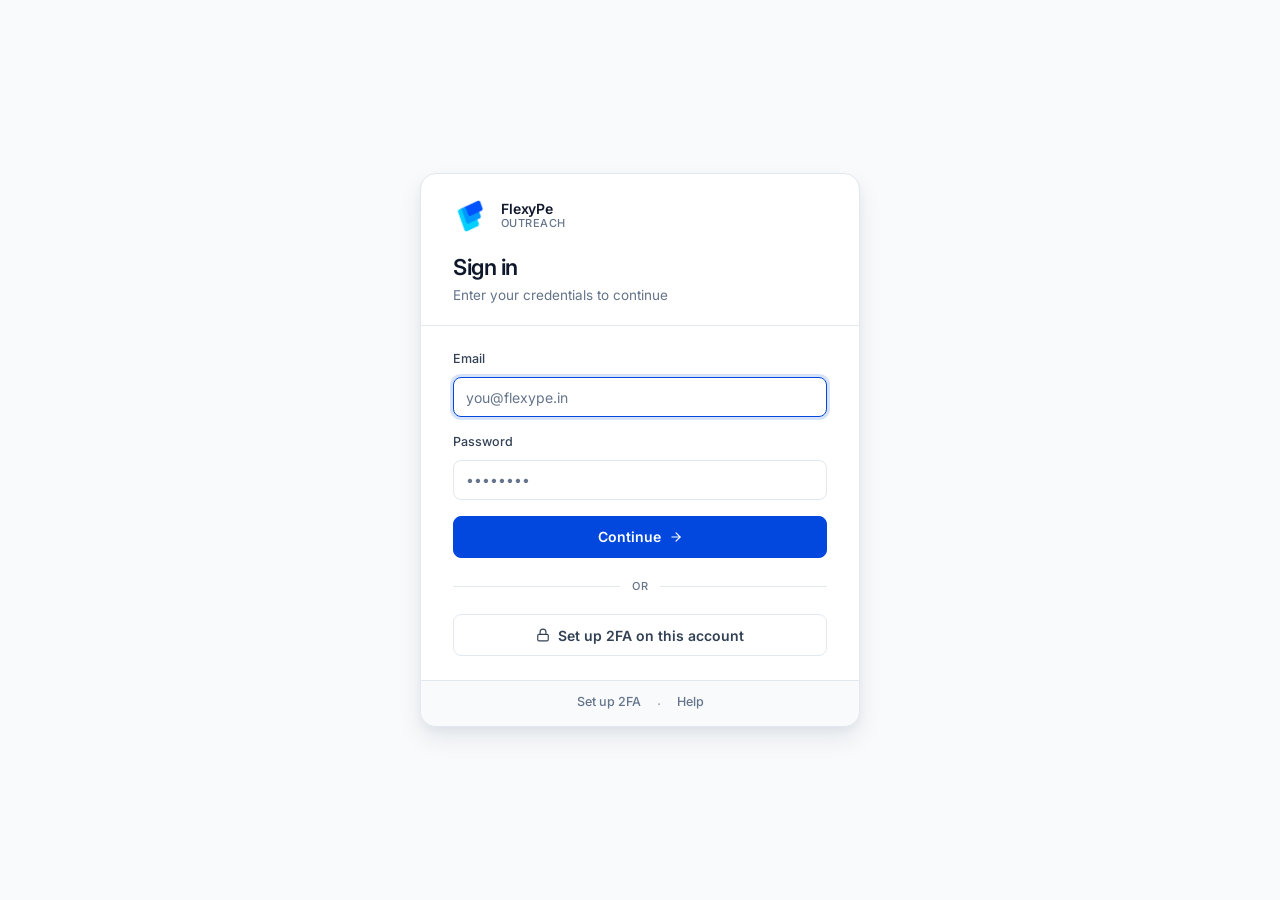
==== commit 8ff294b3: "feat: implement batch scanning functionality and add outreach, watchlist, and batch UI modules" ====
--- a/frontend/index.html
+++ b/frontend/index.html
@@ -3,44 +3,81 @@
 <head>
   <meta charset="UTF-8">
   <meta name="viewport" content="width=device-width, initial-scale=1.0">
-  <meta name="theme-color" content="#080810">
-  <title>FlexyPe Outreach</title>
+  <meta name="theme-color" content="#FFFFFF">
+  <title>Dashboard — FlexyPe Outreach</title>
+
   <link rel="preconnect" href="https://fonts.googleapis.com">
   <link rel="preconnect" href="https://fonts.gstatic.com" crossorigin>
-  <link href="https://fonts.googleapis.com/css2?family=DM+Sans:ital,opsz,wght@0,9..40,300;0,9..40,400;0,9..40,500;0,9..40,600;0,9..40,700;1,9..40,300&family=DM+Mono:wght@400;500&display=swap" rel="stylesheet">
+  <link href="https://fonts.googleapis.com/css2?family=Inter:wght@400;500;600;700&family=JetBrains+Mono:wght@400;500;600&display=swap" rel="stylesheet">
+
   <link rel="stylesheet" href="styles.css">
+  <link rel="icon" type="image/png" href="FlexyPe_logo.png">
   <script src="guard.js"></script>
 </head>
 <body>
 
-  <!-- SIDEBAR -->
-  <aside class="sidebar" id="sidebar">
+  <!-- ═══════════════════════════════════════════════
+       SIDEBAR
+       ═══════════════════════════════════════════════ -->
+  <aside class="sidebar" id="sidebar" aria-label="Primary navigation">
     <div class="sidebar-logo">
-      <div class="logo-mark"><span class="logo-f">F</span></div>
+      <img src="FlexyPe_logo.png" alt="FlexyPe Logo" class="sidebar-logo-img">
       <div class="logo-text">
         <span class="logo-name">FlexyPe</span>
         <span class="logo-sub">Outreach</span>
       </div>
     </div>
 
-    <nav class="sidebar-nav">
-      <a href="#dashboard" class="nav-item" data-route="dashboard">
-        <svg width="15" height="15" viewBox="0 0 24 24" fill="none" stroke="currentColor" stroke-width="1.8"><rect x="3" y="3" width="7" height="7" rx="1"/><rect x="14" y="3" width="7" height="7" rx="1"/><rect x="3" y="14" width="7" height="7" rx="1"/><rect x="14" y="14" width="7" height="7" rx="1"/></svg>
+    <nav class="sidebar-nav" aria-label="Main">
+      <a href="index.html" class="nav-item active" data-route="dashboard" aria-current="page">
+        <svg width="16" height="16" viewBox="0 0 24 24" fill="none" stroke="currentColor" stroke-width="2" stroke-linecap="round" stroke-linejoin="round" aria-hidden="true">
+          <rect x="3" y="3" width="7" height="9" rx="1"/>
+          <rect x="14" y="3" width="7" height="5" rx="1"/>
+          <rect x="14" y="12" width="7" height="9" rx="1"/>
+          <rect x="3" y="16" width="7" height="5" rx="1"/>
+        </svg>
         <span>Dashboard</span>
       </a>
-      <a href="#watchlist" class="nav-item" data-route="watchlist">
-        <svg width="15" height="15" viewBox="0 0 24 24" fill="none" stroke="currentColor" stroke-width="1.8"><polygon points="12 2 15.09 8.26 22 9.27 17 14.14 18.18 21.02 12 17.77 5.82 21.02 7 14.14 2 9.27 8.91 8.26 12 2"/></svg>
+
+      <a href="watchlist.html" class="nav-item" data-route="watchlist">
+        <svg width="16" height="16" viewBox="0 0 24 24" fill="none" stroke="currentColor" stroke-width="2" stroke-linecap="round" stroke-linejoin="round" aria-hidden="true">
+          <polygon points="12 2 15.09 8.26 22 9.27 17 14.14 18.18 21.02 12 17.77 5.82 21.02 7 14.14 2 9.27 8.91 8.26 12 2"/>
+        </svg>
         <span>Watchlist</span>
         <span class="nav-badge" id="navWatchlistCount">0</span>
       </a>
-      <a href="#outreach" class="nav-item" data-route="outreach">
-        <svg width="15" height="15" viewBox="0 0 24 24" fill="none" stroke="currentColor" stroke-width="1.8"><path d="M4 4h16c1.1 0 2 .9 2 2v12c0 1.1-.9 2-2 2H4c-1.1 0-2-.9-2-2V6c0-1.1.9-2 2-2z"/><polyline points="22,6 12,13 2,6"/></svg>
+
+      <a href="outreach.html" class="nav-item" data-route="outreach">
+        <svg width="16" height="16" viewBox="0 0 24 24" fill="none" stroke="currentColor" stroke-width="2" stroke-linecap="round" stroke-linejoin="round" aria-hidden="true">
+          <rect x="2" y="4" width="20" height="16" rx="2"/>
+          <path d="m22 7-8.97 5.7a1.94 1.94 0 0 1-2.06 0L2 7"/>
+        </svg>
         <span>Outreach</span>
       </a>
+
+      <a href="changes.html" class="nav-item" data-route="changes">
+        <svg width="16" height="16" viewBox="0 0 24 24" fill="none" stroke="currentColor" stroke-width="2" stroke-linecap="round" stroke-linejoin="round" aria-hidden="true">
+          <path d="M3 12a9 9 0 0 1 9-9 9.75 9.75 0 0 1 6.74 2.74L21 8"/>
+          <path d="M16 3h5v5"/>
+          <path d="M21 12a9 9 0 0 1-9 9 9.75 9.75 0 0 1-6.74-2.74L3 16"/>
+          <path d="M8 21H3v-5"/>
+        </svg>
+        <span>Scan Changes</span>
+      </a>
+
+      <a href="batch.html" class="nav-item" data-route="batch">
+        <svg width="16" height="16" viewBox="0 0 24 24" fill="none" stroke="currentColor" stroke-width="2" stroke-linecap="round" stroke-linejoin="round" aria-hidden="true">
+          <path d="M4 22V4c0-.5.2-1 .6-1.4C5 2.2 5.5 2 6 2h12c.5 0 1 .2 1.4.6.4.4.6.9.6 1.4v18"/>
+          <path d="M10 6h4"/>
+          <path d="M10 10h4"/>
+          <path d="M10 14h4"/>
+          <path d="M10 18h4"/>
+        </svg>
+        <span>Batch Scans</span>
+      </a>
     </nav>
 
     <div class="sidebar-bottom">
-      <!-- USER + SIGN OUT (fixed layout) -->
       <div class="user-block">
         <div class="user-avatar" id="userAvatar">?</div>
         <div class="user-info">
@@ -48,7 +85,7 @@
           <div class="user-status"><span class="status-dot"></span>Signed in</div>
         </div>
         <button class="user-signout" id="signOutBtn" title="Sign out" aria-label="Sign out">
-          <svg width="13" height="13" viewBox="0 0 24 24" fill="none" stroke="currentColor" stroke-width="1.8" stroke-linecap="round" stroke-linejoin="round">
+          <svg width="14" height="14" viewBox="0 0 24 24" fill="none" stroke="currentColor" stroke-width="2" stroke-linecap="round" stroke-linejoin="round" aria-hidden="true">
             <path d="M9 21H5a2 2 0 0 1-2-2V5a2 2 0 0 1 2-2h4"/>
             <polyline points="16 17 21 12 16 7"/>
             <line x1="21" y1="12" x2="9" y2="12"/>
@@ -58,37 +95,55 @@
     </div>
   </aside>
 
-  <!-- MAIN -->
+  <!-- ═══════════════════════════════════════════════
+       MAIN
+       ═══════════════════════════════════════════════ -->
   <div class="main-wrap">
 
     <!-- TOPBAR -->
-    <header class="topbar">
+    <header class="topbar" role="banner">
       <div class="topbar-left">
-        <h1 class="page-title" id="pageTitle">Dashboard</h1>
-      </div>
+        <nav class="breadcrumb" aria-label="Breadcrumb">
+          <span class="breadcrumb-item">Outreach</span>
+          <svg class="breadcrumb-sep" width="14" height="14" viewBox="0 0 24 24" fill="none" stroke="currentColor" stroke-width="2" stroke-linecap="round" stroke-linejoin="round" aria-hidden="true">
+            <polyline points="9 18 15 12 9 6"/>
+          </svg>
+          <h1 class="page-title" id="pageTitle">Dashboard</h1>
+        </nav>
+      </div>
+
       <div class="topbar-center">
         <div class="search-box">
-          <svg width="13" height="13" viewBox="0 0 24 24" fill="none" stroke="currentColor" stroke-width="2"><circle cx="11" cy="11" r="8"/><path d="m21 21-4.35-4.35"/></svg>
-          <input type="text" id="searchInput" placeholder="Search domains…" autocomplete="off">
-        </div>
-      </div>
+          <svg width="15" height="15" viewBox="0 0 24 24" fill="none" stroke="currentColor" stroke-width="2" stroke-linecap="round" stroke-linejoin="round" aria-hidden="true">
+            <circle cx="11" cy="11" r="8"/>
+            <path d="m21 21-4.35-4.35"/>
+          </svg>
+          <input type="text" id="searchInput" placeholder="Search domains, or paste a URL to scan…" autocomplete="off" aria-label="Search domains">
+        </div>
+      </div>
+
       <div class="topbar-right">
-        <select id="providerFilter"><option value="">All providers</option></select>
-        <select id="historicalFilter"><option value="">Historical</option></select>
-        <select id="priorityFilter">
+        <select id="providerFilter" aria-label="Filter by provider">
+          <option value="">All providers</option>
+        </select>
+        <select id="historicalFilter" aria-label="Filter by historical provider">
+          <option value="">Historical</option>
+        </select>
+        <select id="priorityFilter" aria-label="Filter by priority">
           <option value="">Priority</option>
           <option value="CRITICAL">Critical</option>
           <option value="HIGH">High</option>
           <option value="MEDIUM">Medium</option>
           <option value="LOW">Low</option>
         </select>
-        <select id="sortFilter">
-          <option value="score">Score ↓</option>
-          <option value="domain">Domain A–Z</option>
-        </select>
-        <button id="exportCSVBtn" class="btn-outline">
-          <svg width="12" height="12" viewBox="0 0 24 24" fill="none" stroke="currentColor" stroke-width="2"><path d="M21 15v4a2 2 0 0 1-2 2H5a2 2 0 0 1-2-2v-4"/><polyline points="7 10 12 15 17 10"/><line x1="12" y1="15" x2="12" y2="3"/></svg>
-          Export
+
+        <button id="exportCSVBtn" class="btn-outline" title="Export to CSV">
+          <svg width="14" height="14" viewBox="0 0 24 24" fill="none" stroke="currentColor" stroke-width="2" stroke-linecap="round" stroke-linejoin="round" aria-hidden="true">
+            <path d="M21 15v4a2 2 0 0 1-2 2H5a2 2 0 0 1-2-2v-4"/>
+            <polyline points="7 10 12 15 17 10"/>
+            <line x1="12" y1="15" x2="12" y2="3"/>
+          </svg>
+          <span>Export</span>
         </button>
       </div>
     </header>
@@ -96,128 +151,289 @@
     <!-- ═══════════════════════════════════════════════
          PAGE: DASHBOARD
          ═══════════════════════════════════════════════ -->
-    <main class="page page-route" id="page-dashboard">
-
-      <div class="scan-strip">
-        <label class="scan-label">Quick Scan</label>
+    <main class="page page-route" id="page-dashboard" role="main">
+
+      <!-- QUICK SCAN -->
+      <section class="scan-strip" aria-label="Quick scan">
+        <span class="scan-label">Quick scan</span>
         <div class="scan-field">
-          <input type="text" id="singleScanInput" placeholder="example.com" class="scan-input">
+          <input type="text" id="singleScanInput" placeholder="example.com" class="scan-input" aria-label="Domain to scan">
           <button id="singleScanBtn" class="btn-scan">Scan</button>
         </div>
-        <span id="scanStatus" class="scan-status"></span>
-      </div>
-
-      <div class="stats-row">
-        <div class="stat-pill"><span class="stat-num" id="totalLeads">0</span><span class="stat-lbl">Total</span></div>
+        <span id="scanStatus" class="scan-status" role="status"></span>
+      </section>
+
+      <!-- STATS ROW -->
+      <section class="stats-row" aria-label="Lead summary">
+        <div class="stat-pill">
+          <span class="stat-num" id="totalLeads">0</span>
+          <span class="stat-lbl">Total</span>
+        </div>
         <div class="stat-divider"></div>
-        <div class="stat-pill"><span class="stat-num live-num" id="liveCount">0</span><span class="stat-lbl">Live</span><span class="live-dot"></span></div>
+
+        <div class="stat-pill">
+          <span class="stat-num live-num" id="liveCount">0</span>
+          <span class="stat-lbl">Live</span>
+          <span class="live-dot" aria-hidden="true"></span>
+        </div>
         <div class="stat-divider"></div>
-        <div class="stat-pill"><span class="stat-num amber-num" id="historicalOnlyCount">0</span><span class="stat-lbl">Historical</span></div>
+
+        <div class="stat-pill">
+          <span class="stat-num amber-num" id="historicalOnlyCount">0</span>
+          <span class="stat-lbl">Historical</span>
+        </div>
         <div class="stat-divider"></div>
-        <div class="stat-pill"><span class="stat-num red-num" id="hotLeads">0</span><span class="stat-lbl">Hot 80+</span></div>
+
+        <div class="stat-pill">
+          <span class="stat-num red-num" id="hotLeads">0</span>
+          <span class="stat-lbl">Hot 80+</span>
+        </div>
         <div class="stat-divider"></div>
-        <div class="stat-pill"><span class="stat-num" id="kwikpassCount">0</span><span class="stat-lbl">Kwikpass</span></div>
+
+        <div class="stat-pill">
+          <span class="stat-num" id="kwikpassCount">0</span>
+          <span class="stat-lbl">Kwikpass</span>
+        </div>
         <div class="stat-divider"></div>
-        <div class="stat-pill"><span class="stat-num" id="emailCount">0</span><span class="stat-lbl">Emails</span></div>
+
+        <div class="stat-pill">
+          <span class="stat-num" id="emailCount">0</span>
+          <span class="stat-lbl">Emails</span>
+        </div>
+
         <div class="stat-spacer"></div>
-        <button id="watchlistFilterBtn" class="btn-watchlist-toggle">
-          <svg width="11" height="11" viewBox="0 0 24 24" fill="none" stroke="currentColor" stroke-width="2.5"><polygon points="12 2 15.09 8.26 22 9.27 17 14.14 18.18 21.02 12 17.77 5.82 21.02 7 14.14 2 9.27 8.91 8.26 12 2"/></svg>
-          Watchlist
+
+        <button id="watchlistFilterBtn" class="btn-watchlist-toggle" title="Show only watchlisted merchants">
+          <svg width="13" height="13" viewBox="0 0 24 24" fill="currentColor" stroke="currentColor" stroke-width="1.5" stroke-linecap="round" stroke-linejoin="round" aria-hidden="true">
+            <polygon points="12 2 15.09 8.26 22 9.27 17 14.14 18.18 21.02 12 17.77 5.82 21.02 7 14.14 2 9.27 8.91 8.26 12 2"/>
+          </svg>
+          <span>Watchlist</span>
         </button>
+
         <span id="leadCount" class="lead-count">0 / 0</span>
-      </div>
-
+      </section>
+
+      <!-- SPLIT: TABLE + DETAILS -->
       <div class="split">
-        <div class="panel table-panel">
+
+        <!-- LEAD TABLE -->
+        <section class="panel table-panel" id="leftPanel" aria-label="Lead table">
           <div class="table-scroll">
             <table id="leadTable">
-              <thead><tr><th>Domain</th><th>Score</th><th>Live</th><th>WhatsApp</th><th>Phone</th><th>MyShopify</th><th>Priority</th></tr></thead>
+              <thead>
+                <tr>
+                  <th class="sortable" data-sort="domain">Domain <span class="sort-icon" id="sort-icon-domain">↕</span></th>
+                  <th class="sortable" data-sort="score">Score <span class="sort-icon" id="sort-icon-score">↓</span></th>
+                  <th>Live</th>
+                  <th>WhatsApp</th>
+                  <th>Phone</th>
+                  <th>MyShopify</th>
+                  <th class="sortable" data-sort="priority">Priority <span class="sort-icon" id="sort-icon-priority">↕</span></th>
+                </tr>
+              </thead>
               <tbody></tbody>
             </table>
           </div>
-        </div>
-
-        <div class="panel detail-panel" id="detailPanel">
+
+          <!-- PAGINATION FOOTER -->
+          <div class="table-footer">
+            <div class="pagination-size">
+              <span class="footer-lbl">Rows per page</span>
+              <select id="pageSizeSelect" aria-label="Rows per page">
+                <option value="10">10</option>
+                <option value="25" selected>25</option>
+                <option value="50">50</option>
+                <option value="100">100</option>
+                <option value="all">All</option>
+              </select>
+            </div>
+            <div class="pagination-info">
+              <span id="paginationInfoLabel">Showing 1–25 of 0</span>
+            </div>
+            <div class="pagination-actions">
+              <button id="prevPageBtn" class="pagination-btn" title="Previous page" aria-label="Previous page">
+                <svg width="12" height="12" viewBox="0 0 24 24" fill="none" stroke="currentColor" stroke-width="2.5" stroke-linecap="round" stroke-linejoin="round" aria-hidden="true">
+                  <polyline points="15 18 9 12 15 6"/>
+                </svg>
+              </button>
+              <span id="currentPageLabel" class="pagination-current-page">1</span>
+              <button id="nextPageBtn" class="pagination-btn" title="Next page" aria-label="Next page">
+                <svg width="12" height="12" viewBox="0 0 24 24" fill="none" stroke="currentColor" stroke-width="2.5" stroke-linecap="round" stroke-linejoin="round" aria-hidden="true">
+                  <polyline points="9 18 15 12 9 6"/>
+                </svg>
+              </button>
+            </div>
+          </div>
+        </section>
+
+        <!-- RESIZER -->
+        <div class="resizer" id="resizer" role="separator" aria-orientation="vertical" aria-label="Resize panels"></div>
+
+        <!-- DETAIL PANEL -->
+        <aside class="panel detail-panel" id="detailPanel" aria-label="Merchant details">
+
+          <!-- HEADER -->
           <div class="detail-header">
             <div class="detail-domain-wrap">
               <h2 id="domainTitle">Select a merchant</h2>
               <div id="merchantMeta" class="detail-meta"></div>
             </div>
-            <span id="priorityBadge" class="priority-badge"></span>
-          </div>
-
+            <div class="detail-header-right">
+              <span id="priorityBadge" class="priority-badge"></span>
+              <button id="closeDetailBtn" title="Close details" aria-label="Close details">×</button>
+            </div>
+          </div>
+
+          <!-- QUICK ACTIONS -->
           <div class="detail-actions">
-            <button id="openWebsiteBtn" class="action-btn"><svg width="11" height="11" viewBox="0 0 24 24" fill="none" stroke="currentColor" stroke-width="2"><path d="M18 13v6a2 2 0 0 1-2 2H5a2 2 0 0 1-2-2V8a2 2 0 0 1 2-2h6"/><polyline points="15 3 21 3 21 9"/><line x1="10" y1="14" x2="21" y2="3"/></svg>Visit</button>
-            <button id="copyDomainBtn" class="action-btn"><svg width="11" height="11" viewBox="0 0 24 24" fill="none" stroke="currentColor" stroke-width="2"><rect x="9" y="9" width="13" height="13" rx="2"/><path d="M5 15H4a2 2 0 0 1-2-2V4a2 2 0 0 1 2-2h9a2 2 0 0 1 2 2v1"/></svg>Copy</button>
+            <button id="openWebsiteBtn" class="action-btn">
+              <svg width="13" height="13" viewBox="0 0 24 24" fill="none" stroke="currentColor" stroke-width="2" stroke-linecap="round" stroke-linejoin="round" aria-hidden="true">
+                <path d="M18 13v6a2 2 0 0 1-2 2H5a2 2 0 0 1-2-2V8a2 2 0 0 1 2-2h6"/>
+                <polyline points="15 3 21 3 21 9"/>
+                <line x1="10" y1="14" x2="21" y2="3"/>
+              </svg>
+              Visit
+            </button>
+            <button id="copyDomainBtn" class="action-btn">
+              <svg width="13" height="13" viewBox="0 0 24 24" fill="none" stroke="currentColor" stroke-width="2" stroke-linecap="round" stroke-linejoin="round" aria-hidden="true">
+                <rect x="9" y="9" width="13" height="13" rx="2"/>
+                <path d="M5 15H4a2 2 0 0 1-2-2V4a2 2 0 0 1 2-2h9a2 2 0 0 1 2 2v1"/>
+              </svg>
+              Copy
+            </button>
             <button id="copyMyShopifyBtn" class="action-btn">MyShopify</button>
             <button id="copyPhoneBtn" class="action-btn">Phone</button>
             <button id="copyWhatsAppBtn" class="action-btn">WhatsApp</button>
-            <button id="watchlistBtn" class="action-btn watchlist-btn"><svg width="11" height="11" viewBox="0 0 24 24" fill="none" stroke="currentColor" stroke-width="2.5"><polygon points="12 2 15.09 8.26 22 9.27 17 14.14 18.18 21.02 12 17.77 5.82 21.02 7 14.14 2 9.27 8.91 8.26 12 2"/></svg>Watch</button>
-          </div>
-
-          <div class="detail-block">
-            <div class="block-title"><span class="dot dot-green"></span>Live Checkout</div>
+            <button id="watchlistBtn" class="action-btn watchlist-btn">
+              <svg width="13" height="13" viewBox="0 0 24 24" fill="none" stroke="currentColor" stroke-width="2" stroke-linecap="round" stroke-linejoin="round" aria-hidden="true">
+                <polygon points="12 2 15.09 8.26 22 9.27 17 14.14 18.18 21.02 12 17.77 5.82 21.02 7 14.14 2 9.27 8.91 8.26 12 2"/>
+              </svg>
+              Watch
+            </button>
+          </div>
+
+          <!-- LIVE CHECKOUT -->
+          <div class="detail-block">
+            <div class="block-title"><span class="dot dot-green"></span>Live checkout</div>
             <div id="liveCheckoutCard" class="checkout-card checkout-empty">No live checkout detected</div>
           </div>
 
+          <!-- HISTORICAL -->
           <div class="detail-block">
             <div class="block-title"><span class="dot dot-amber"></span>Historical</div>
             <div id="historicalBadges" class="badges-wrap"></div>
           </div>
 
+          <!-- KWIKPASS -->
           <div class="detail-block">
             <div class="block-title"><span class="dot dot-blue"></span>Kwikpass</div>
             <div id="kwikpassStatus"></div>
           </div>
 
+          <!-- CONTACT -->
           <div class="detail-block">
             <div class="block-title">Contact</div>
             <div id="contactInfo" class="contact-list"></div>
           </div>
 
-          <div class="detail-block">
-            <div class="block-title">Tech Stack</div>
+          <!-- TECH STACK -->
+          <div class="detail-block">
+            <div class="block-title">Tech stack</div>
             <div id="techStackBadges" class="badges-wrap"></div>
           </div>
 
-          <div class="detail-block">
-            <div class="block-title">Merchant Info</div>
+          <!-- MERCHANT INFO -->
+          <div class="detail-block">
+            <div class="block-title">Merchant info</div>
             <div id="merchantInfo" class="info-rows"></div>
           </div>
 
-          <div class="detail-block">
-            <div class="block-title">Network Evidence</div>
+          <!-- EVIDENCE -->
+          <div class="detail-block">
+            <div class="block-title">Network evidence</div>
             <div id="providerEvidence" class="evidence-list"></div>
           </div>
 
+          <!-- OUTREACH EMAIL -->
           <div class="detail-block">
             <div class="block-title-row">
-              <div class="block-title" style="margin:0">Outreach Email</div>
-              <select id="templateType" class="inline-select">
+              <div class="block-title">Outreach email</div>
+              <select id="templateType" class="inline-select" aria-label="Email template">
                 <option value="intro">Introduction</option>
                 <option value="competitor">Competitor</option>
                 <option value="migration">Migration</option>
                 <option value="partnership">Partnership</option>
-                <option value="feature">Feature Launch</option>
+                <option value="feature">Feature launch</option>
               </select>
             </div>
-            <textarea id="emailPreview" rows="7" placeholder="Select a merchant to generate email…"></textarea>
+
+            <!-- TO recipient -->
+            <div class="email-recipients-row">
+              <input type="text" id="emailTo" placeholder="To (recipient email)" aria-label="To recipient">
+              <select id="emailToSelect" aria-label="Select from scraped emails" style="max-width: 160px; display: none;">
+              </select>
+            </div>
+
+            <!-- CC / BCC -->
+            <div class="email-recipients-row">
+              <input type="text" id="emailCc" placeholder="Carbon Copy (comma-separated)" aria-label="Carbon Copy recipients">
+              <input type="text" id="emailBcc" placeholder="BCC (comma-separated)" aria-label="BCC recipients">
+            </div>
+
+            <!-- CC Quick-fill chips -->
+            <div id="ccTemplateRow" class="cc-chip-row">
+              <span class="cc-chip-label">Carbon Copy quick-add</span>
+              <button class="cc-chip" data-email="om@flexype.in" title="Add Om to Carbon Copy">om@flexype.in</button>
+              <button class="cc-chip" data-email="kushu@flexype.in" title="Add Kushu to Carbon Copy">kushu@flexype.in</button>
+              <button class="cc-chip" data-email="team@flexype.in" title="Add Team to Carbon Copy">team@flexype.in</button>
+              <button class="cc-chip cc-chip-clear" id="clearCcBtn" title="Clear Carbon Copy field">Clear</button>
+            </div>
+
+            <!-- Attachment -->
+            <div class="attachment-row">
+              <label for="emailAttachment" class="attachment-trigger">
+                <svg width="13" height="13" viewBox="0 0 24 24" fill="none" stroke="currentColor" stroke-width="2" stroke-linecap="round" stroke-linejoin="round" aria-hidden="true">
+                  <path d="m21.44 11.05-9.19 9.19a6 6 0 0 1-8.49-8.49l9.19-9.19a4 4 0 0 1 5.66 5.66l-9.2 9.19a2 2 0 0 1-2.83-2.83l8.49-8.48"/>
+                </svg>
+                Attach file
+              </label>
+              <input type="file" id="emailAttachment" hidden>
+              <span id="attachmentName" class="attachment-name">No file selected</span>
+              <button id="clearAttachmentBtn" class="attachment-clear" title="Remove attachment" aria-label="Remove attachment" hidden>×</button>
+            </div>
+
+            <textarea id="emailPreview" rows="8" placeholder="Select a merchant to generate email…"></textarea>
+
             <div class="block-actions">
               <button id="sendGmailBtn" class="btn-primary">
-                <svg width="12" height="12" viewBox="0 0 24 24" fill="none" stroke="currentColor" stroke-width="2.2"><path d="M4 4h16c1.1 0 2 .9 2 2v12c0 1.1-.9 2-2 2H4c-1.1 0-2-.9-2-2V6c0-1.1.9-2 2-2z"/><polyline points="22,6 12,13 2,6"/></svg>
+                <svg width="14" height="14" viewBox="0 0 24 24" fill="none" stroke="currentColor" stroke-width="2" stroke-linecap="round" stroke-linejoin="round" aria-hidden="true">
+                  <rect x="2" y="4" width="20" height="16" rx="2"/>
+                  <path d="m22 7-8.97 5.7a1.94 1.94 0 0 1-2.06 0L2 7"/>
+                </svg>
                 Send via Gmail
               </button>
               <button id="copyEmailBtn" class="btn-ghost">Copy</button>
               <button id="resetTemplateBtn" class="btn-ghost">Reset</button>
-            </div>
-          </div>
-
+              <button id="viewThreadBtn" class="btn-ghost" title="View email thread" hidden>
+                <svg width="13" height="13" viewBox="0 0 24 24" fill="none" stroke="currentColor" stroke-width="2" stroke-linecap="round" stroke-linejoin="round" aria-hidden="true">
+                  <rect x="2" y="4" width="20" height="16" rx="2"/>
+                  <path d="m22 7-8.97 5.7a1.94 1.94 0 0 1-2.06 0L2 7"/>
+                </svg>
+                Thread
+              </button>
+            </div>
+          </div>
+
+          <!-- NOTES -->
           <div class="detail-block">
             <div class="block-title">Notes</div>
             <textarea id="leadNotes" rows="3" placeholder="Internal notes…"></textarea>
-            <div class="block-actions"><button id="saveNotesBtn" class="btn-ghost">Save</button></div>
-          </div>
-
+            <div class="block-actions">
+              <button id="saveNotesBtn" class="btn-ghost">Save</button>
+            </div>
+          </div>
+
+          <!-- STATUS -->
           <div class="detail-block">
             <div class="block-title">Status</div>
             <select id="leadStatus">
@@ -228,131 +444,75 @@
               <option value="Converted">Converted</option>
               <option value="Lost">Lost</option>
             </select>
-            <div class="block-actions"><button id="saveStatusBtn" class="btn-ghost">Save</button></div>
-            <div id="contactedMeta" style="display:none;"></div>
-          </div>
-
-          <div class="detail-block">
-            <div class="block-title">Recent Watchlist</div>
+            <div class="block-actions">
+              <button id="saveStatusBtn" class="btn-ghost">Save</button>
+            </div>
+            <div id="contactedMeta" hidden></div>
+          </div>
+
+          <!-- RECENT WATCHLIST -->
+          <div class="detail-block">
+            <div class="block-title">Recent watchlist</div>
             <div id="watchlistItems" class="watchlist-list"></div>
           </div>
-        </div>
+
+        </aside>
       </div>
     </main>
-
-    <!-- ═══════════════════════════════════════════════
-         PAGE: WATCHLIST
-         ═══════════════════════════════════════════════ -->
-    <main class="page page-route" id="page-watchlist" style="display:none;">
-
-      <!-- Watchlist topbar -->
-      <div class="wl-topbar">
-        <div class="wl-stats">
-          <div class="wl-stat"><span class="wl-stat-num" id="wlTotal">0</span><span class="wl-stat-lbl">Watchlisted</span></div>
-          <div class="wl-stat"><span class="wl-stat-num live-num" id="wlLive">0</span><span class="wl-stat-lbl">With live checkout</span></div>
-          <div class="wl-stat"><span class="wl-stat-num red-num" id="wlHot">0</span><span class="wl-stat-lbl">Hot 80+</span></div>
-          <div class="wl-stat"><span class="wl-stat-num" id="wlContacted">0</span><span class="wl-stat-lbl">Contacted</span></div>
-        </div>
-        <div class="wl-controls">
-          <input type="text" id="wlSearch" placeholder="Filter watchlist…" class="wl-search">
-          <select id="wlSort">
-            <option value="score">Score ↓</option>
-            <option value="domain">Domain A–Z</option>
-            <option value="status">Status</option>
-            <option value="added">Recently added</option>
-          </select>
-          <select id="wlStatusFilter">
-            <option value="">All statuses</option>
-            <option value="Not Contacted">Not Contacted</option>
-            <option value="Contacted">Contacted</option>
-            <option value="Replied">Replied</option>
-            <option value="Meeting Scheduled">Meeting Scheduled</option>
-            <option value="Converted">Converted</option>
-            <option value="Lost">Lost</option>
-          </select>
-        </div>
-      </div>
-
-      <!-- Bulk action bar -->
-      <div class="wl-bulk-bar" id="wlBulkBar" style="display:none;">
-        <span class="wl-bulk-count" id="wlBulkCount">0 selected</span>
-        <div class="wl-bulk-actions">
-          <button class="wl-bulk-btn" id="wlBulkOpen">Open all</button>
-          <button class="wl-bulk-btn" id="wlBulkExport">Export CSV</button>
-          <button class="wl-bulk-btn wl-bulk-danger" id="wlBulkRemove">Remove from watchlist</button>
-          <button class="wl-bulk-btn" id="wlBulkClear">Clear selection</button>
-        </div>
-      </div>
-
-      <!-- Grid -->
-      <div class="wl-grid" id="wlGrid">
-        <!-- cards injected by pages.js -->
-      </div>
-
-      <div class="wl-empty" id="wlEmpty" style="display:none;">
-        <svg width="40" height="40" viewBox="0 0 24 24" fill="none" stroke="currentColor" stroke-width="1.5" style="color:var(--t3);margin-bottom:14px;">
-          <polygon points="12 2 15.09 8.26 22 9.27 17 14.14 18.18 21.02 12 17.77 5.82 21.02 7 14.14 2 9.27 8.91 8.26 12 2"/>
-        </svg>
-        <div class="wl-empty-title">No merchants watchlisted yet</div>
-        <div class="wl-empty-sub">Click the star icon on any merchant to add them here.</div>
-        <a href="#dashboard" class="wl-empty-btn">Go to Dashboard</a>
-      </div>
-    </main>
-
-    <!-- ═══════════════════════════════════════════════
-         PAGE: OUTREACH
-         ═══════════════════════════════════════════════ -->
-    <main class="page page-route" id="page-outreach" style="display:none; flex-direction: column; gap: var(--sp-lg);">
-      <div class="wl-topbar" style="border-bottom: 1px solid var(--border); padding-bottom: var(--sp-md);">
-        <div class="wl-stats">
-          <div class="wl-stat"><span class="wl-stat-num" id="outreachTotal">0</span><span class="wl-stat-lbl">Emails Sent</span></div>
-        </div>
-        <div class="wl-controls">
-          <input type="text" id="outreachSearch" placeholder="Filter by domain or recipient…" class="wl-search" style="max-width: 300px;">
-        </div>
-      </div>
-
-      <div class="panel table-panel" style="flex: 1; overflow: hidden; display: flex; flex-direction: column;">
-        <div class="table-scroll" style="flex: 1; overflow-y: auto;">
-          <table id="outreachTable">
-            <thead>
-              <tr>
-                <th>Domain</th>
-                <th>Recipient</th>
-                <th>Subject</th>
-                <th>Sent By</th>
-                <th>Date & Time</th>
-              </tr>
-            </thead>
-            <tbody id="outreachTableBody"></tbody>
-          </table>
-        </div>
-        <div class="wl-empty" id="outreachEmpty" style="display:none;">
-          <svg width="40" height="40" viewBox="0 0 24 24" fill="none" stroke="currentColor" stroke-width="1.5" style="color:var(--t3);margin-bottom:14px;">
-            <path d="M4 4h16c1.1 0 2 .9 2 2v12c0 1.1-.9 2-2 2H4c-1.1 0-2-.9-2-2V6c0-1.1.9-2 2-2z"/><polyline points="22,6 12,13 2,6"/>
-          </svg>
-          <div class="wl-empty-title">No outreach emails sent yet</div>
-          <div class="wl-empty-sub">Connect your Gmail and send an email to a merchant from the Dashboard.</div>
-        </div>
-      </div>
-    </main>
-
   </div>
 
-  <!-- LOADER -->
-  <div id="loaderOverlay" class="loader-overlay">
+  <!-- ═══════════════════════════════════════════════
+       LOADER
+       ═══════════════════════════════════════════════ -->
+  <div id="loaderOverlay" class="loader-overlay" role="status" aria-live="polite">
     <div class="loader-box">
-      <div class="loader-ring"></div>
+      <div class="loader-ring" aria-hidden="true"></div>
       <div class="loader-label" id="loaderText">Loading…</div>
       <div class="loader-track"><div class="loader-fill" id="loaderProgressBar"></div></div>
       <div class="loader-sub" id="loaderStatus">Connecting</div>
     </div>
   </div>
 
-  <!-- SIGN OUT MODAL -->
-  <div id="signOutModal" class="modal-overlay" style="display:none;">
+  <!-- ═══════════════════════════════════════════════
+       EMAIL VIEW MODAL
+       ═══════════════════════════════════════════════ -->
+  <div id="emailViewModal" class="modal-overlay" role="dialog" aria-modal="true" aria-labelledby="modalEmailSubject" hidden>
+    <div class="modal-box email-modal-box">
+      <div class="email-modal-header">
+        <h3 id="modalEmailSubject">Email subject</h3>
+        <button class="modal-close-btn" id="modalCloseEmailView" aria-label="Close">×</button>
+      </div>
+      <div class="email-modal-meta">
+        <div class="meta-field"><span class="meta-label">To</span><span id="modalEmailTo">—</span></div>
+        <div class="meta-field" id="modalCcRow"><span class="meta-label">Carbon Copy</span><span id="modalEmailCc">—</span></div>
+        <div class="meta-field"><span class="meta-label">Sent by</span><span id="modalEmailFrom">—</span></div>
+        <div class="meta-field"><span class="meta-label">Date</span><span id="modalEmailDate">—</span></div>
+        <div class="meta-field"><span class="meta-label">Status</span><span id="modalEmailStatus">—</span></div>
+      </div>
+      <div class="email-modal-body-container">
+        <div id="modalEmailBody">Loading…</div>
+      </div>
+      <div class="email-modal-actions">
+        <button class="modal-btn btn-primary" id="modalOpenInGmailBtn" title="Open thread in Gmail">
+          Open in Gmail
+          <svg width="12" height="12" viewBox="0 0 24 24" fill="none" stroke="currentColor" stroke-width="2" stroke-linecap="round" stroke-linejoin="round" aria-hidden="true">
+            <path d="M18 13v6a2 2 0 0 1-2 2H5a2 2 0 0 1-2-2V8a2 2 0 0 1 2-2h6"/>
+            <polyline points="15 3 21 3 21 9"/>
+            <line x1="10" y1="14" x2="21" y2="3"/>
+          </svg>
+        </button>
+        <button class="modal-btn" id="modalEmailBackToDashboard">Select merchant</button>
+        <button class="modal-btn modal-btn-ghost" id="modalCloseEmailViewBtn">Close</button>
+      </div>
+    </div>
+  </div>
+
+  <!-- ═══════════════════════════════════════════════
+       SIGN OUT MODAL
+       ═══════════════════════════════════════════════ -->
+  <div id="signOutModal" class="modal-overlay" role="dialog" aria-modal="true" aria-labelledby="signOutTitle" hidden>
     <div class="modal-box">
-      <div class="modal-title">Sign out?</div>
+      <div class="modal-title" id="signOutTitle">Sign out?</div>
       <div class="modal-sub">You'll need your password and authenticator code to sign back in.</div>
       <div class="modal-actions">
         <button class="modal-btn modal-btn-ghost" id="modalCancel">Cancel</button>
@@ -363,7 +523,7 @@
 
   <div id="toast" class="toast" role="status" aria-live="polite"></div>
 
+  <script src="auth.js"></script>
   <script src="app.js"></script>
-  <script src="pages.js"></script>
 </body>
 </html>
--- a/frontend/styles.css
+++ b/frontend/styles.css
@@ -1,139 +1,426 @@
-/* ═══════════════════════════════════════════════
-   FlexyPe Outreach — Minimal Editorial Dark CRM
-   ═══════════════════════════════════════════════ */
+/* ============================================================================
+   FlexyPe Outreach — Design System v5 (Light Enterprise)
+   Inspired by Stripe, Linear, Vercel, Shopify Admin
+   ============================================================================ */
+
+/* ---------------------------------------------------------------------------
+   1. RESET
+   --------------------------------------------------------------------------- */
 
 *, *::before, *::after { margin: 0; padding: 0; box-sizing: border-box; }
 
+html, body { height: 100%; }
+
+img, svg, video { display: block; max-width: 100%; }
+
+button, input, select, textarea {
+  font: inherit;
+  color: inherit;
+}
+
+button { background: none; border: none; cursor: pointer; }
+
+a { color: inherit; text-decoration: none; }
+
+[hidden] { display: none !important; }
+
+/* ---------------------------------------------------------------------------
+   2. DESIGN TOKENS
+   --------------------------------------------------------------------------- */
+
 :root {
-  --bg:         #080810;
-  --s0:         #0c0c18;
-  --s1:         #10101e;
-  --s2:         #161628;
-  --s3:         #1e1e30;
-  --s4:         #262640;
-  --b1:         rgba(255,255,255,0.06);
-  --b2:         rgba(255,255,255,0.1);
-  --b3:         rgba(255,255,255,0.16);
-  --t1:         #e8e8f0;
-  --t2:         #8888a8;
-  --t3:         #44445a;
-  --accent:     #4f6ef7;
-  --accent-dim: rgba(79,110,247,0.12);
-  --accent-glow:rgba(79,110,247,0.2);
-  --green:      #34d399;
-  --green-dim:  rgba(52,211,153,0.1);
-  --amber:      #fbbf24;
-  --amber-dim:  rgba(251,191,36,0.1);
-  --red:        #f87171;
-  --red-dim:    rgba(248,113,113,0.1);
-  --sidebar-w:  52px;
-  --sidebar-exp:200px;
-  --topbar-h:   50px;
-  --r:          8px;
-  --r-lg:       12px;
-  --t:          0.15s ease;
-}
+  /* Brand */
+  --primary:          #0248DE;
+  --primary-hover:    #013BB8;
+  --primary-active:   #012E94;
+  --primary-soft:     #EEF3FD;
+  --primary-soft-2:   #DBE6FB;
+  --secondary:        #0680D6;
+  --accent-c:         #09ADD6;
+
+  /* Neutrals */
+  --surface:          #FFFFFF;
+  --bg:               #F8FAFC;
+  --subtle:           #F1F5F9;
+  --hover:            #F8FAFC;
+  --border:           #E2E8F0;
+  --border-strong:    #CBD5E1;
+  --border-soft:      #EEF1F5;
+
+  /* Text */
+  --text:             #0F172A;
+  --text-secondary:   #334155;
+  --text-muted:       #64748B;
+  --text-faint:       #94A3B8;
+  --text-inverse:     #FFFFFF;
+
+  /* Status */
+  --success:          #10B981;
+  --success-hover:    #059669;
+  --success-soft:     #ECFDF5;
+  --success-border:   #A7F3D0;
+
+  --warning:          #F59E0B;
+  --warning-hover:    #D97706;
+  --warning-soft:     #FFFBEB;
+  --warning-border:   #FDE68A;
+
+  --error:            #EF4444;
+  --error-hover:      #DC2626;
+  --error-soft:       #FEF2F2;
+  --error-border:     #FECACA;
+
+  --info:             #0248DE;
+  --info-soft:        #EEF3FD;
+  --info-border:      #DBE6FB;
+
+  /* Score / priority extras */
+  --orange:           #F97316;
+  --orange-soft:      #FFF7ED;
+  --orange-border:    #FED7AA;
+
+  /* Spacing (8pt scale) */
+  --sp-1:  4px;
+  --sp-2:  8px;
+  --sp-3:  12px;
+  --sp-4:  16px;
+  --sp-5:  20px;
+  --sp-6:  24px;
+  --sp-8:  32px;
+  --sp-10: 40px;
+  --sp-12: 48px;
+  --sp-16: 64px;
+
+  /* Radius */
+  --r-sm:   6px;
+  --r-md:   8px;
+  --r-lg:   12px;
+  --r-xl:   16px;
+  --r-pill: 9999px;
+
+  /* Elevation (restrained) */
+  --shadow-xs:  0 1px 2px rgba(15, 23, 42, 0.04);
+  --shadow-sm:  0 1px 3px rgba(15, 23, 42, 0.06), 0 1px 2px rgba(15, 23, 42, 0.04);
+  --shadow-md:  0 4px 12px rgba(15, 23, 42, 0.06), 0 2px 4px rgba(15, 23, 42, 0.04);
+  --shadow-lg:  0 12px 24px rgba(15, 23, 42, 0.08), 0 4px 8px rgba(15, 23, 42, 0.04);
+  --shadow-focus: 0 0 0 3px rgba(2, 72, 222, 0.16);
+  --shadow-focus-error: 0 0 0 3px rgba(239, 68, 68, 0.18);
+
+  /* Layout */
+  --sidebar-w:        240px;
+  --sidebar-w-mini:   64px;
+  --topbar-h:         60px;
+
+  /* Motion */
+  --t:    150ms cubic-bezier(0.4, 0, 0.2, 1);
+  --t-md: 200ms cubic-bezier(0.4, 0, 0.2, 1);
+  --t-lg: 250ms cubic-bezier(0.4, 0, 0.2, 1);
+
+  /* Fonts */
+  --font-sans: 'Inter', -apple-system, BlinkMacSystemFont, 'SF Pro Display', 'Segoe UI', Roboto, sans-serif;
+  --font-mono: 'JetBrains Mono', ui-monospace, 'SF Mono', Menlo, Consolas, monospace;
+
+  /* ---- Legacy aliases (preserve compatibility with inline JS styles) ---- */
+  --bg-legacy:    var(--bg);
+  --s0:           var(--bg);              /* deepest bg */
+  --s1:           var(--surface);         /* card surface */
+  --s2:           var(--subtle);          /* input/secondary */
+  --s3:           var(--border-soft);     /* hover surface */
+  --s4:           var(--border);          /* divider */
+  --b1:           var(--border);          /* primary border */
+  --b2:           var(--border-strong);
+  --b3:           var(--border-strong);
+  --t1:           var(--text);
+  --t2:           var(--text-secondary);
+  --t3:           var(--text-muted);
+  --accent:       var(--primary);
+  --accent-h:     var(--primary-hover);
+  --accent-dim:   var(--primary-soft);
+  --accent-glow:  rgba(2, 72, 222, 0.18);
+  --green:        var(--success);
+  --green-dim:    var(--success-soft);
+  --amber:        var(--warning);
+  --amber-dim:    var(--warning-soft);
+  --red:          var(--error);
+  --red-dim:      var(--error-soft);
+  --r:            var(--r-md);
+}
+
+/* ---------------------------------------------------------------------------
+   3. BASE & TYPOGRAPHY
+   --------------------------------------------------------------------------- */
 
 body {
-  font-family: 'DM Sans', -apple-system, sans-serif;
+  font-family: var(--font-sans);
+  font-size: 14px;
+  line-height: 1.5;
+  color: var(--text);
   background: var(--bg);
-  color: var(--t1);
-  line-height: 1.5;
   -webkit-font-smoothing: antialiased;
+  -moz-osx-font-smoothing: grayscale;
   display: flex;
   height: 100vh;
   overflow: hidden;
-}
-
-/* ── SIDEBAR ──────────────────────────── */
+  font-feature-settings: 'cv11', 'ss01', 'ss03';
+}
+
+h1, h2, h3, h4, h5, h6 {
+  font-weight: 600;
+  letter-spacing: -0.01em;
+  color: var(--text);
+}
+
+::selection { background: var(--primary-soft-2); color: var(--text); }
+
+/* ---------------------------------------------------------------------------
+   4. APP SHELL
+   --------------------------------------------------------------------------- */
 
 .sidebar {
   width: var(--sidebar-w);
   height: 100vh;
-  background: var(--s1);
-  border-right: 1px solid var(--b1);
+  background: var(--surface);
+  border-right: 1px solid var(--border);
   display: flex;
   flex-direction: column;
   flex-shrink: 0;
   position: fixed;
   left: 0; top: 0;
   z-index: 100;
-  transition: width 0.2s cubic-bezier(0.4,0,0.2,1);
-  overflow: hidden;
-}
-.sidebar:hover { width: var(--sidebar-exp); }
+}
 
 .sidebar-logo {
   height: var(--topbar-h);
   display: flex;
   align-items: center;
-  gap: 10px;
-  padding: 0 13px;
-  border-bottom: 1px solid var(--b1);
+  gap: var(--sp-3);
+  padding: 0 var(--sp-5);
+  border-bottom: 1px solid var(--border);
   flex-shrink: 0;
-  overflow: hidden;
-  white-space: nowrap;
 }
 
 .logo-mark {
-  width: 26px; height: 26px;
-  background: var(--accent);
-  border-radius: 6px;
-  display: flex; align-items: center; justify-content: center;
+  width: 32px;
+  height: 32px;
+  background: var(--primary);
+  border-radius: var(--r-md);
+  display: flex;
+  align-items: center;
+  justify-content: center;
   flex-shrink: 0;
 }
 .logo-f {
   font-weight: 700;
-  font-size: 13px;
-  color: white;
+  font-size: 15px;
+  color: #fff;
   line-height: 1;
 }
+.sidebar-logo-img {
+  width: 32px;
+  height: 32px;
+  object-fit: contain;
+  border-radius: var(--r-md);
+  flex-shrink: 0;
+}
 .logo-text {
-  display: flex; flex-direction: column;
-  opacity: 0;
-  transition: opacity 0.12s ease;
+  display: flex;
+  flex-direction: column;
   line-height: 1.2;
-}
-.sidebar:hover .logo-text { opacity: 1; }
-.logo-name { font-size: 13px; font-weight: 600; color: var(--t1); }
-.logo-sub  { font-size: 10px; color: var(--t3); letter-spacing: 0.05em; text-transform: uppercase; }
+  min-width: 0;
+}
+.logo-name {
+  font-size: 14px;
+  font-weight: 600;
+  color: var(--text);
+  letter-spacing: -0.01em;
+}
+.logo-sub {
+  font-size: 11px;
+  color: var(--text-muted);
+  letter-spacing: 0.04em;
+  text-transform: uppercase;
+  font-weight: 500;
+}
 
 .sidebar-nav {
   flex: 1;
-  padding: 8px 6px;
+  padding: var(--sp-4) var(--sp-3);
   display: flex;
   flex-direction: column;
-  gap: 1px;
-  overflow: hidden;
-}
+  gap: 2px;
+  overflow-y: auto;
+}
+
 .sidebar-bottom {
-  padding: 8px 6px 12px;
-  border-top: 1px solid var(--b1);
-  overflow: hidden;
-}
-
+  padding: var(--sp-3);
+  border-top: 1px solid var(--border);
+}
+
+/* Nav items */
 .nav-item {
   height: 36px;
   display: flex;
   align-items: center;
-  gap: 10px;
-  padding: 0 8px;
-  border-radius: var(--r);
-  color: var(--t3);
-  text-decoration: none;
+  gap: var(--sp-3);
+  padding: 0 var(--sp-3);
+  border-radius: var(--r-md);
+  color: var(--text-secondary);
+  font-size: 13.5px;
+  font-weight: 500;
   white-space: nowrap;
   overflow: hidden;
-  transition: color var(--t), background var(--t);
   cursor: pointer;
-}
-.nav-item span { font-size: 13px; font-weight: 500; opacity: 0; transition: opacity 0.12s ease; }
-.sidebar:hover .nav-item span { opacity: 1; }
-.nav-item svg { flex-shrink: 0; }
-.nav-item:hover { color: var(--t2); background: var(--s3); }
-.nav-item.active { color: var(--accent); background: var(--accent-dim); }
-
-/* ── MAIN ─────────────────────────────── */
-
+  position: relative;
+  transition: color var(--t), background-color var(--t);
+}
+.nav-item svg { flex-shrink: 0; color: var(--text-muted); transition: color var(--t); }
+.nav-item span:not(.nav-badge):not(.nav-soon) {
+  flex: 1;
+  overflow: hidden;
+  text-overflow: ellipsis;
+}
+
+.nav-item:hover {
+  color: var(--text);
+  background: var(--subtle);
+}
+.nav-item:hover svg { color: var(--text-secondary); }
+
+.nav-item.active {
+  color: var(--primary);
+  background: var(--primary-soft);
+  font-weight: 600;
+}
+.nav-item.active svg { color: var(--primary); }
+.nav-item.active::before {
+  content: '';
+  position: absolute;
+  left: -3px;
+  top: 8px;
+  bottom: 8px;
+  width: 3px;
+  background: var(--primary);
+  border-radius: 0 2px 2px 0;
+}
+
+.nav-item.disabled {
+  opacity: 0.5;
+  cursor: not-allowed;
+  pointer-events: none;
+}
+
+.nav-badge {
+  font-size: 11px;
+  font-weight: 600;
+  background: var(--subtle);
+  color: var(--text-muted);
+  padding: 1px 7px;
+  border-radius: var(--r-pill);
+  min-width: 20px;
+  text-align: center;
+  font-family: var(--font-mono);
+  font-feature-settings: 'tnum';
+  line-height: 1.4;
+}
+.nav-item.active .nav-badge {
+  background: var(--primary);
+  color: #fff;
+}
+
+.nav-soon {
+  font-size: 9.5px;
+  font-weight: 600;
+  background: var(--subtle);
+  color: var(--text-muted);
+  padding: 2px 6px;
+  border-radius: var(--r-pill);
+  letter-spacing: 0.04em;
+  text-transform: uppercase;
+}
+
+/* User block */
+.user-block {
+  display: flex;
+  align-items: center;
+  gap: var(--sp-3);
+  padding: var(--sp-2) var(--sp-3);
+  border-radius: var(--r-md);
+  background: var(--subtle);
+  border: 1px solid var(--border);
+  transition: background var(--t), border-color var(--t);
+  width: 100%;
+}
+.user-block:hover {
+  background: var(--surface);
+  border-color: var(--border-strong);
+}
+
+.user-avatar {
+  width: 30px;
+  height: 30px;
+  border-radius: var(--r-pill);
+  background: var(--primary);
+  color: #fff;
+  display: flex;
+  align-items: center;
+  justify-content: center;
+  font-size: 12px;
+  font-weight: 600;
+  flex-shrink: 0;
+  text-transform: uppercase;
+}
+
+.user-info {
+  flex: 1;
+  min-width: 0;
+  line-height: 1.3;
+  display: block;
+}
+.user-email {
+  font-size: 12px;
+  font-weight: 500;
+  color: var(--text);
+  white-space: nowrap;
+  overflow: hidden;
+  text-overflow: ellipsis;
+}
+.user-status {
+  font-size: 11px;
+  color: var(--text-muted);
+  display: flex;
+  align-items: center;
+  gap: var(--sp-1);
+  margin-top: 2px;
+}
+.status-dot {
+  width: 6px;
+  height: 6px;
+  border-radius: 50%;
+  background: var(--success);
+  flex-shrink: 0;
+}
+
+.user-signout {
+  background: transparent;
+  border: 1px solid var(--border);
+  border-radius: var(--r-sm);
+  color: var(--text-muted);
+  width: 28px;
+  height: 28px;
+  display: flex;
+  align-items: center;
+  justify-content: center;
+  cursor: pointer;
+  flex-shrink: 0;
+  transition: all var(--t);
+}
+.user-signout:hover {
+  color: var(--error);
+  border-color: var(--error-border);
+  background: var(--error-soft);
+}
+
+/* Main wrap */
 .main-wrap {
   margin-left: var(--sidebar-w);
   flex: 1;
@@ -144,406 +431,808 @@
   overflow: hidden;
 }
 
-/* ── TOPBAR ───────────────────────────── */
+/* ---------------------------------------------------------------------------
+   5. TOPBAR
+   --------------------------------------------------------------------------- */
 
 .topbar {
   height: var(--topbar-h);
-  background: var(--s1);
-  border-bottom: 1px solid var(--b1);
-  display: flex;
-  align-items: center;
-  gap: 12px;
-  padding: 0 18px;
+  background: var(--surface);
+  border-bottom: 1px solid var(--border);
+  display: flex;
+  align-items: center;
+  gap: var(--sp-4);
+  padding: 0 var(--sp-6);
   flex-shrink: 0;
+  position: sticky;
+  top: 0;
+  z-index: 50;
 }
 
 .topbar-left { flex-shrink: 0; }
-.page-title  { font-size: 14px; font-weight: 600; color: var(--t1); letter-spacing: -0.01em; }
-
-.topbar-center { flex: 1; display: flex; justify-content: center; }
+.page-title {
+  font-size: 18px;
+  font-weight: 600;
+  color: var(--text);
+  letter-spacing: -0.02em;
+}
+
+.topbar-center {
+  flex: 1;
+  display: flex;
+  justify-content: center;
+  min-width: 0;
+}
 
 .search-box {
   position: relative;
   display: flex;
   align-items: center;
-  width: 260px;
+  width: 100%;
+  max-width: 360px;
 }
 .search-box svg {
-  position: absolute; left: 10px;
-  color: var(--t3); pointer-events: none;
+  position: absolute;
+  left: 12px;
+  color: var(--text-muted);
+  pointer-events: none;
 }
 .search-box input {
   width: 100%;
-  background: var(--s2);
-  border: 1px solid var(--b1);
-  border-radius: var(--r);
-  color: var(--t1);
-  font-family: inherit;
-  font-size: 12.5px;
-  padding: 6px 10px 6px 30px;
-  transition: border-color var(--t), box-shadow var(--t);
-  height: 32px;
+  background: var(--bg);
+  border: 1px solid var(--border);
+  border-radius: var(--r-md);
+  color: var(--text);
+  font-size: 13.5px;
+  padding: 0 12px 0 36px;
+  height: 36px;
+  transition: border-color var(--t), background var(--t), box-shadow var(--t);
+}
+.search-box input:hover {
+  border-color: var(--border-strong);
+  background: var(--surface);
 }
 .search-box input:focus {
   outline: none;
-  border-color: var(--accent);
-  box-shadow: 0 0 0 3px var(--accent-dim);
-}
-.search-box input::placeholder { color: var(--t3); }
+  border-color: var(--primary);
+  background: var(--surface);
+  box-shadow: var(--shadow-focus);
+}
+.search-box input::placeholder { color: var(--text-muted); }
 
 .topbar-right {
   display: flex;
   align-items: center;
-  gap: 7px;
+  gap: var(--sp-2);
   flex-shrink: 0;
 }
 
-.topbar-right select {
+/* ---------------------------------------------------------------------------
+   6. BUTTONS
+   --------------------------------------------------------------------------- */
+
+.btn-primary,
+.btn-outline,
+.btn-ghost,
+.btn-scan,
+.action-btn,
+.modal-btn {
+  display: inline-flex;
+  align-items: center;
+  justify-content: center;
+  gap: 6px;
+  font-family: inherit;
+  font-weight: 500;
+  white-space: nowrap;
+  cursor: pointer;
+  transition: background var(--t), border-color var(--t), color var(--t), box-shadow var(--t);
+  user-select: none;
+}
+
+.btn-primary {
+  background: var(--primary);
+  color: #fff;
+  border: 1px solid var(--primary);
+  border-radius: var(--r-md);
+  font-size: 13px;
+  font-weight: 600;
+  padding: 0 var(--sp-4);
+  height: 36px;
+}
+.btn-primary:hover { background: var(--primary-hover); border-color: var(--primary-hover); }
+.btn-primary:active { background: var(--primary-active); }
+.btn-primary:focus-visible { outline: none; box-shadow: var(--shadow-focus); }
+.btn-primary:disabled { opacity: 0.5; cursor: not-allowed; }
+
+.btn-outline {
+  background: var(--surface);
+  color: var(--text);
+  border: 1px solid var(--border);
+  border-radius: var(--r-md);
+  font-size: 13px;
+  padding: 0 var(--sp-3);
+  height: 36px;
+}
+.btn-outline:hover { background: var(--subtle); border-color: var(--border-strong); }
+.btn-outline:focus-visible { outline: none; box-shadow: var(--shadow-focus); }
+
+.btn-ghost {
+  background: transparent;
+  color: var(--text-secondary);
+  border: 1px solid transparent;
+  border-radius: var(--r-md);
+  font-size: 13px;
+  padding: 0 var(--sp-3);
+  height: 32px;
+}
+.btn-ghost:hover { background: var(--subtle); color: var(--text); }
+.btn-ghost:focus-visible { outline: none; box-shadow: var(--shadow-focus); }
+
+.btn-scan {
+  background: var(--primary);
+  color: #fff;
+  border: none;
+  border-radius: 0 var(--r-md) var(--r-md) 0;
+  font-size: 13px;
+  font-weight: 600;
+  padding: 0 var(--sp-4);
+  height: 36px;
+}
+.btn-scan:hover { background: var(--primary-hover); }
+.btn-scan:disabled { opacity: 0.5; cursor: not-allowed; }
+
+/* Action buttons (detail panel) */
+.action-btn {
+  background: var(--surface);
+  border: 1px solid var(--border);
+  border-radius: var(--r-md);
+  color: var(--text-secondary);
+  font-size: 12.5px;
+  font-weight: 500;
+  padding: 0 var(--sp-3);
   height: 30px;
-  background: var(--s2);
-  border: 1px solid var(--b1);
-  border-radius: var(--r);
-  color: var(--t2);
-  font-family: inherit;
-  font-size: 11.5px;
-  padding: 0 22px 0 9px;
-  cursor: pointer;
-  -webkit-appearance: none; appearance: none;
-  background-image: url("data:image/svg+xml,%3Csvg xmlns='http://www.w3.org/2000/svg' width='10' height='10' viewBox='0 0 24 24' fill='none' stroke='%2344445a' stroke-width='2'%3E%3Cpolyline points='6 9 12 15 18 9'/%3E%3C/svg%3E");
-  background-repeat: no-repeat;
-  background-position: right 6px center;
-  transition: border-color var(--t);
-}
-.topbar-right select:focus { outline: none; border-color: var(--accent); }
-
-.btn-outline {
-  height: 30px;
-  display: flex; align-items: center; gap: 5px;
-  background: transparent;
-  border: 1px solid var(--b2);
-  border-radius: var(--r);
-  color: var(--t2);
-  font-family: inherit;
-  font-size: 11.5px;
+}
+.action-btn:hover {
+  color: var(--text);
+  border-color: var(--border-strong);
+  background: var(--subtle);
+}
+.action-btn.watchlist-btn:hover {
+  color: var(--warning-hover);
+  border-color: var(--warning-border);
+  background: var(--warning-soft);
+}
+
+/* Watchlist toggle in stats row */
+.btn-watchlist-toggle {
+  display: inline-flex;
+  align-items: center;
+  gap: 6px;
+  background: var(--surface);
+  border: 1px solid var(--border);
+  border-radius: var(--r-pill);
+  color: var(--text-secondary);
+  font-size: 12px;
   font-weight: 500;
-  padding: 0 11px;
+  padding: 0 var(--sp-3);
+  height: 28px;
   cursor: pointer;
   transition: all var(--t);
-  white-space: nowrap;
-}
-.btn-outline:hover { color: var(--t1); border-color: var(--b3); background: var(--s3); }
-
-/* ── PAGE ─────────────────────────────── */
+}
+.btn-watchlist-toggle:hover {
+  border-color: var(--warning-border);
+  color: var(--warning-hover);
+  background: var(--warning-soft);
+}
+.btn-watchlist-toggle.active {
+  background: var(--warning-soft);
+  border-color: var(--warning-border);
+  color: var(--warning-hover);
+}
+
+/* ---------------------------------------------------------------------------
+   7. FORMS
+   --------------------------------------------------------------------------- */
+
+input[type="text"],
+input[type="email"],
+input[type="password"],
+input[type="search"],
+input[type="url"],
+input[type="tel"],
+textarea,
+select {
+  font-family: var(--font-sans);
+  font-size: 13.5px;
+  color: var(--text);
+  background: var(--surface);
+  border: 1px solid var(--border);
+  border-radius: var(--r-md);
+  padding: 0 12px;
+  height: 36px;
+  transition: border-color var(--t), box-shadow var(--t), background var(--t);
+  width: 100%;
+}
+textarea {
+  padding: 10px 12px;
+  height: auto;
+  line-height: 1.6;
+  resize: vertical;
+  min-height: 80px;
+}
+input::placeholder,
+textarea::placeholder { color: var(--text-muted); }
+
+input:hover,
+textarea:hover,
+select:hover { border-color: var(--border-strong); }
+
+input:focus,
+textarea:focus,
+select:focus {
+  outline: none;
+  border-color: var(--primary);
+  box-shadow: var(--shadow-focus);
+}
+
+input:disabled,
+textarea:disabled,
+select:disabled {
+  background: var(--subtle);
+  color: var(--text-muted);
+  cursor: not-allowed;
+}
+
+/* Selects — chevron */
+select {
+  -webkit-appearance: none;
+  appearance: none;
+  padding-right: 32px;
+  cursor: pointer;
+  background-image: url("data:image/svg+xml,%3Csvg xmlns='http://www.w3.org/2000/svg' width='12' height='12' viewBox='0 0 24 24' fill='none' stroke='%2364748B' stroke-width='2' stroke-linecap='round' stroke-linejoin='round'%3E%3Cpolyline points='6 9 12 15 18 9'/%3E%3C/svg%3E");
+  background-repeat: no-repeat;
+  background-position: right 10px center;
+}
+
+/* Compact selects in topbar */
+.topbar-right select {
+  height: 36px;
+  font-size: 12.5px;
+  padding-left: 12px;
+  min-width: 0;
+  width: auto;
+  color: var(--text-secondary);
+  background-color: var(--surface);
+}
+
+.inline-select {
+  height: 28px;
+  font-size: 12px;
+  padding: 0 26px 0 10px;
+  width: auto;
+  color: var(--text-secondary);
+  border-radius: var(--r-sm);
+}
+
+/* ---------------------------------------------------------------------------
+   8. PAGE LAYOUT
+   --------------------------------------------------------------------------- */
 
 .page {
   flex: 1;
   overflow: hidden;
   display: flex;
   flex-direction: column;
-  padding: 14px 16px 0;
-  gap: 10px;
+  padding: var(--sp-6);
+  gap: var(--sp-4);
   min-height: 0;
 }
 
-/* ── SCAN STRIP ───────────────────────── */
+/* ---------------------------------------------------------------------------
+   9. QUICK SCAN STRIP
+   --------------------------------------------------------------------------- */
 
 .scan-strip {
   display: flex;
   align-items: center;
-  gap: 12px;
-  background: var(--s1);
-  border: 1px solid var(--b1);
+  gap: var(--sp-4);
+  background: var(--surface);
+  border: 1px solid var(--border);
   border-radius: var(--r-lg);
-  padding: 10px 16px;
+  padding: var(--sp-3) var(--sp-4);
   flex-shrink: 0;
 }
 
 .scan-label {
   font-size: 11px;
   font-weight: 600;
-  color: var(--t3);
+  color: var(--text-muted);
   text-transform: uppercase;
-  letter-spacing: 0.07em;
+  letter-spacing: 0.06em;
   white-space: nowrap;
 }
 
 .scan-field {
   display: flex;
   align-items: center;
-  background: var(--s2);
-  border: 1px solid var(--b1);
-  border-radius: var(--r);
+  background: var(--surface);
+  border: 1px solid var(--border);
+  border-radius: var(--r-md);
   overflow: hidden;
+  transition: border-color var(--t), box-shadow var(--t);
+}
+.scan-field:focus-within {
+  border-color: var(--primary);
+  box-shadow: var(--shadow-focus);
 }
 
 .scan-input {
-  width: 240px;
+  width: 280px;
   background: transparent;
   border: none;
-  color: var(--t1);
-  font-family: 'DM Mono', monospace;
-  font-size: 12px;
-  padding: 7px 10px;
-}
-.scan-input:focus { outline: none; }
-.scan-input::placeholder { color: var(--t3); }
-
-.btn-scan {
-  background: var(--accent);
-  border: none;
-  color: white;
-  font-family: inherit;
+  color: var(--text);
+  font-family: var(--font-mono);
+  font-size: 13px;
+  padding: 0 12px;
+  height: 34px;
+}
+.scan-input:focus { outline: none; box-shadow: none; border: none; }
+.scan-input::placeholder { color: var(--text-muted); }
+
+.scan-strip .btn-scan {
+  height: 34px;
+  font-size: 12.5px;
+  padding: 0 14px;
+}
+
+.scan-status {
+  font-size: 12.5px;
+  color: var(--text-muted);
+  font-family: var(--font-mono);
+  min-width: 100px;
+}
+
+/* ---------------------------------------------------------------------------
+   10. STATS ROW
+   --------------------------------------------------------------------------- */
+
+.stats-row {
+  display: flex;
+  align-items: center;
+  gap: 0;
+  background: var(--surface);
+  border: 1px solid var(--border);
+  border-radius: var(--r-lg);
+  padding: 0 var(--sp-4);
+  height: 64px;
+  flex-shrink: 0;
+}
+
+.stat-pill {
+  display: flex;
+  align-items: baseline;
+  gap: var(--sp-2);
+  padding: 0 var(--sp-4);
+  position: relative;
+}
+
+.stat-num {
+  font-size: 22px;
+  font-weight: 600;
+  color: var(--text);
+  font-variant-numeric: tabular-nums;
+  font-family: var(--font-mono);
+  letter-spacing: -0.02em;
+  line-height: 1;
+}
+.live-num  { color: var(--success); }
+.amber-num { color: var(--warning); }
+.red-num   { color: var(--error); }
+
+.stat-lbl {
   font-size: 11.5px;
-  font-weight: 600;
-  padding: 7px 14px;
-  cursor: pointer;
-  transition: background var(--t);
-  white-space: nowrap;
-}
-.btn-scan:hover { background: #3d5ce8; }
-.btn-scan:disabled { opacity: 0.5; cursor: not-allowed; }
-
-.scan-status {
-  font-size: 11.5px;
-  color: var(--t3);
-  font-family: 'DM Mono', monospace;
-  min-width: 80px;
-}
-
-/* ── STATS ROW ────────────────────────── */
-
-.stats-row {
-  display: flex;
-  align-items: center;
-  gap: 0;
-  background: var(--s1);
-  border: 1px solid var(--b1);
-  border-radius: var(--r-lg);
-  padding: 0 16px;
-  height: 44px;
-  flex-shrink: 0;
-}
-
-.stat-pill {
-  display: flex;
-  align-items: center;
-  gap: 6px;
-  padding: 0 10px;
-  position: relative;
-}
-
-.stat-num {
-  font-size: 17px;
-  font-weight: 700;
-  color: var(--t1);
-  font-variant-numeric: tabular-nums;
-  font-family: 'DM Mono', monospace;
-  letter-spacing: -0.03em;
-}
-.live-num  { color: var(--green); }
-.amber-num { color: var(--amber); }
-.red-num   { color: var(--red); }
-
-.stat-lbl {
-  font-size: 10px;
   font-weight: 500;
-  color: var(--t3);
-  text-transform: uppercase;
-  letter-spacing: 0.05em;
+  color: var(--text-muted);
+  letter-spacing: 0.01em;
 }
 
 .live-dot {
-  width: 5px; height: 5px;
+  width: 6px;
+  height: 6px;
   border-radius: 50%;
-  background: var(--green);
-  box-shadow: 0 0 5px var(--green);
-  animation: pulse 2s ease-in-out infinite;
-}
-@keyframes pulse { 0%,100% { opacity:1 } 50% { opacity: 0.3 } }
+  background: var(--success);
+  align-self: center;
+}
 
 .stat-divider {
   width: 1px;
-  height: 20px;
-  background: var(--b1);
+  height: 28px;
+  background: var(--border);
   flex-shrink: 0;
 }
 
 .stat-spacer { flex: 1; }
 
-.btn-watchlist-toggle {
-  display: flex; align-items: center; gap: 5px;
-  background: transparent;
-  border: 1px solid var(--b1);
-  border-radius: 20px;
-  color: var(--t3);
-  font-family: inherit;
-  font-size: 11px;
-  font-weight: 500;
-  padding: 4px 10px;
-  cursor: pointer;
-  transition: all var(--t);
-  margin-right: 10px;
-}
-.btn-watchlist-toggle:hover,
-.btn-watchlist-toggle.active {
-  color: var(--amber);
-  border-color: rgba(251,191,36,0.3);
-  background: var(--amber-dim);
-}
-
 .lead-count {
-  font-size: 11px;
-  font-family: 'DM Mono', monospace;
-  color: var(--t3);
-  padding-left: 10px;
-  border-left: 1px solid var(--b1);
-}
-
-/* ── SPLIT LAYOUT ─────────────────────── */
+  font-size: 12px;
+  font-family: var(--font-mono);
+  color: var(--text-muted);
+  padding-left: var(--sp-4);
+  margin-left: var(--sp-2);
+  border-left: 1px solid var(--border);
+  font-variant-numeric: tabular-nums;
+}
+
+/* ---------------------------------------------------------------------------
+   11. SPLIT LAYOUT
+   --------------------------------------------------------------------------- */
 
 .split {
-  display: grid;
-  grid-template-columns: 1fr 1.08fr;
-  gap: 10px;
+  display: flex;
+  gap: 0;
   flex: 1;
   min-height: 0;
-  padding-bottom: 14px;
-}
+  width: 100%;
+}
+
+.resizer {
+  width: 8px;
+  background: transparent;
+  cursor: col-resize;
+  flex-shrink: 0;
+  position: relative;
+  z-index: 10;
+}
+.resizer::after {
+  content: '';
+  position: absolute;
+  left: 3px;
+  top: 0;
+  bottom: 0;
+  width: 2px;
+  background: transparent;
+  border-radius: 1px;
+  transition: background var(--t);
+}
+.resizer:hover::after,
+.resizer.dragging::after { background: var(--primary); }
 
 .panel {
-  background: var(--s1);
-  border: 1px solid var(--b1);
+  background: var(--surface);
+  border: 1px solid var(--border);
   border-radius: var(--r-lg);
   overflow: hidden;
   display: flex;
   flex-direction: column;
 }
 
-/* ── TABLE ────────────────────────────── */
-
 .table-panel { min-height: 0; }
+.split .table-panel { width: 48%; flex-shrink: 0; }
+
+/* ---------------------------------------------------------------------------
+   12. TABLES
+   --------------------------------------------------------------------------- */
 
 .table-scroll {
-  overflow-y: auto;
+  overflow: auto;
   flex: 1;
   min-height: 0;
-  scrollbar-width: thin;
-  scrollbar-color: var(--s4) transparent;
-}
-
-table { width: 100%; border-collapse: collapse; }
-
-thead { position: sticky; top: 0; z-index: 10; }
+}
+
+table {
+  width: 100%;
+  border-collapse: separate;
+  border-spacing: 0;
+}
+
+thead {
+  position: sticky;
+  top: 0;
+  z-index: 10;
+  background: var(--surface);
+}
+thead::after {
+  content: '';
+  position: absolute;
+  left: 0;
+  right: 0;
+  bottom: 0;
+  height: 1px;
+  background: var(--border);
+}
+
 th {
-  background: var(--s0);
-  border-bottom: 1px solid var(--b1);
-  padding: 9px 12px;
+  background: var(--surface);
+  padding: var(--sp-3) var(--sp-4);
   text-align: left;
-  font-size: 9.5px;
-  font-weight: 600;
-  color: var(--t3);
+  font-size: 11px;
+  font-weight: 600;
+  color: var(--text-muted);
   text-transform: uppercase;
-  letter-spacing: 0.08em;
+  letter-spacing: 0.06em;
   white-space: nowrap;
-}
+  position: relative;
+  border-bottom: 1px solid var(--border);
+}
+th.sortable {
+  cursor: pointer;
+  user-select: none;
+  transition: color var(--t);
+}
+th.sortable:hover { color: var(--text); }
+
+.sort-icon {
+  margin-left: 4px;
+  font-size: 11px;
+  color: var(--text-faint);
+  display: inline-block;
+  transition: color var(--t);
+  font-family: var(--font-mono);
+}
+th.sortable:hover .sort-icon { color: var(--text-muted); }
+
+.col-resizer {
+  position: absolute;
+  top: 0;
+  right: 0;
+  bottom: 0;
+  width: 6px;
+  cursor: col-resize;
+  user-select: none;
+  z-index: 5;
+}
+.col-resizer:hover,
+.col-resizer.dragging { border-right: 2px solid var(--primary); }
 
 td {
-  padding: 9px 12px;
-  font-size: 12px;
-  color: var(--t1);
-  border-bottom: 1px solid rgba(255,255,255,0.025);
+  padding: var(--sp-3) var(--sp-4);
+  font-size: 13px;
+  color: var(--text);
+  border-bottom: 1px solid var(--border-soft);
   cursor: pointer;
   transition: background var(--t);
   white-space: nowrap;
   overflow: hidden;
   text-overflow: ellipsis;
-  max-width: 160px;
-}
-
-tr:hover td { background: var(--s2); }
-tr.active td { background: rgba(79,110,247,0.07); }
-tr.active td:first-child { box-shadow: inset 2px 0 0 var(--accent); }
-tr.watchlisted td { background: rgba(251,191,36,0.04); }
-
+  max-width: 200px;
+  vertical-align: middle;
+}
+tbody tr { transition: background var(--t); }
+tbody tr:hover td { background: var(--hover); }
+tbody tr.active td { background: var(--primary-soft); }
+tbody tr.active td:first-child { box-shadow: inset 3px 0 0 var(--primary); }
+tbody tr.watchlisted td { background: var(--warning-soft); }
+tbody tr.watchlisted:hover td { background: #FEF3CC; }
+tbody tr:last-child td { border-bottom: none; }
+
+/* Chips & badges */
 .score-chip {
   display: inline-block;
-  padding: 2px 7px;
-  border-radius: 20px;
-  font-size: 10.5px;
-  font-weight: 700;
-  font-family: 'DM Mono', monospace;
-}
-.sc-crit { background: var(--red-dim);   color: var(--red);   border: 1px solid rgba(248,113,113,0.2); }
-.sc-high { background: rgba(251,146,60,0.1); color: #fb923c; border: 1px solid rgba(251,146,60,0.2); }
-.sc-med  { background: var(--amber-dim); color: var(--amber); border: 1px solid rgba(251,191,36,0.2); }
-.sc-low  { background: var(--s3);        color: var(--t3);    border: 1px solid var(--b1); }
+  padding: 2px 8px;
+  border-radius: var(--r-pill);
+  font-size: 11.5px;
+  font-weight: 600;
+  font-family: var(--font-mono);
+  font-variant-numeric: tabular-nums;
+  border: 1px solid;
+  line-height: 1.4;
+}
+.sc-crit { background: var(--error-soft);   color: var(--error-hover);   border-color: var(--error-border); }
+.sc-high { background: var(--orange-soft);  color: var(--orange);        border-color: var(--orange-border); }
+.sc-med  { background: var(--warning-soft); color: var(--warning-hover); border-color: var(--warning-border); }
+.sc-low  { background: var(--subtle);       color: var(--text-muted);    border-color: var(--border); }
 
 .live-chip {
   display: inline-flex;
   align-items: center;
-  gap: 5px;
-  padding: 2px 7px;
-  border-radius: 20px;
-  font-size: 10.5px;
-  font-weight: 600;
-  background: var(--green-dim);
-  color: var(--green);
-  border: 1px solid rgba(52,211,153,0.18);
+  gap: 6px;
+  padding: 2px 8px;
+  border-radius: var(--r-pill);
+  font-size: 11.5px;
+  font-weight: 600;
+  background: var(--success-soft);
+  color: var(--success-hover);
+  border: 1px solid var(--success-border);
+  line-height: 1.4;
 }
 .live-chip::before {
   content: '';
-  width: 5px;
-  height: 5px;
+  width: 6px;
+  height: 6px;
   border-radius: 50%;
-  background: var(--green);
+  background: var(--success);
   flex-shrink: 0;
-  animation: pulse 2s ease-in-out infinite;
 }
 
 .muted-chip {
-  color: var(--t3);
-  font-size: 11px;
+  color: var(--text-faint);
+  font-size: 12px;
 }
 
 .pri-chip {
   display: inline-block;
-  padding: 2px 7px;
-  border-radius: 20px;
-  font-size: 9.5px;
-  font-weight: 700;
+  padding: 2px 8px;
+  border-radius: var(--r-pill);
+  font-size: 10.5px;
+  font-weight: 600;
   letter-spacing: 0.04em;
-}
-.pri-critical { background: var(--red-dim);   color: var(--red);   border: 1px solid rgba(248,113,113,0.2); }
-.pri-high     { background: rgba(251,146,60,0.1); color: #fb923c; border: 1px solid rgba(251,146,60,0.2); }
-.pri-medium   { background: var(--amber-dim); color: var(--amber); border: 1px solid rgba(251,191,36,0.2); }
-.pri-low      { background: var(--s3);        color: var(--t3);    border: 1px solid var(--b1); }
-
-.watchlist-star { font-size: 9px; margin-left: 4px; opacity: 0.6; }
-
-/* ── DETAIL PANEL ─────────────────────── */
+  text-transform: uppercase;
+  border: 1px solid;
+  line-height: 1.5;
+}
+.pri-critical { background: var(--error-soft);   color: var(--error-hover);   border-color: var(--error-border); }
+.pri-high     { background: var(--orange-soft);  color: var(--orange);        border-color: var(--orange-border); }
+.pri-medium   { background: var(--warning-soft); color: var(--warning-hover); border-color: var(--warning-border); }
+.pri-low      { background: var(--subtle);       color: var(--text-muted);    border-color: var(--border); }
+
+.watchlist-star {
+  display: inline-flex;
+  align-items: center;
+  color: var(--warning);
+  margin-left: 4px;
+}
+
+/* Domain cell */
+.domain-cell-wrap {
+  display: flex;
+  flex-direction: column;
+  gap: 2px;
+  justify-content: center;
+}
+.domain-main-name {
+  font-weight: 500;
+  color: var(--text);
+  display: flex;
+  align-items: center;
+  gap: 6px;
+  font-size: 13px;
+}
+.domain-sub-text {
+  font-size: 11px;
+  color: var(--text-muted);
+  display: flex;
+  align-items: center;
+  gap: 6px;
+  white-space: nowrap;
+}
+.change-alert-text {
+  color: var(--error-hover);
+  background: var(--error-soft);
+  border: 1px solid var(--error-border);
+  border-radius: var(--r-sm);
+  padding: 1px 6px;
+  font-size: 10px;
+  font-weight: 600;
+  display: inline-flex;
+  align-items: center;
+  gap: 2px;
+  letter-spacing: 0.02em;
+}
+
+.email-thread-shortcut {
+  display: inline-flex;
+  align-items: center;
+  justify-content: center;
+  margin-left: 6px;
+  cursor: pointer;
+  color: var(--primary);
+  font-size: 10.5px;
+  background: var(--primary-soft);
+  border: 1px solid var(--info-border);
+  border-radius: var(--r-sm);
+  padding: 1px 6px;
+  transition: all var(--t);
+  font-weight: 500;
+  gap: 3px;
+}
+.email-thread-shortcut:hover {
+  background: var(--primary);
+  color: #fff;
+  border-color: var(--primary);
+}
+
+/* ---------------------------------------------------------------------------
+   13. TABLE FOOTER / PAGINATION
+   --------------------------------------------------------------------------- */
+
+.table-footer {
+  display: flex;
+  align-items: center;
+  justify-content: space-between;
+  padding: var(--sp-3) var(--sp-4);
+  background: var(--surface);
+  border-top: 1px solid var(--border);
+  flex-shrink: 0;
+  font-size: 12.5px;
+  color: var(--text-secondary);
+  gap: var(--sp-4);
+}
+
+.pagination-size {
+  display: flex;
+  align-items: center;
+  gap: var(--sp-2);
+}
+.footer-lbl {
+  font-size: 11.5px;
+  color: var(--text-muted);
+  font-weight: 500;
+}
+#pageSizeSelect {
+  height: 30px;
+  width: auto;
+  padding: 0 28px 0 10px;
+  font-size: 12.5px;
+}
+
+.pagination-info {
+  font-variant-numeric: tabular-nums;
+  color: var(--text-muted);
+}
+
+.pagination-actions {
+  display: flex;
+  align-items: center;
+  gap: var(--sp-2);
+}
+.pagination-btn {
+  background: var(--surface);
+  border: 1px solid var(--border);
+  color: var(--text-secondary);
+  width: 28px;
+  height: 28px;
+  border-radius: var(--r-sm);
+  display: flex;
+  align-items: center;
+  justify-content: center;
+  cursor: pointer;
+  transition: all var(--t);
+}
+.pagination-btn:hover:not(:disabled) {
+  color: var(--text);
+  border-color: var(--border-strong);
+  background: var(--subtle);
+}
+.pagination-btn:disabled {
+  opacity: 0.4;
+  cursor: not-allowed;
+}
+.pagination-current-page {
+  font-weight: 600;
+  color: var(--text);
+  font-family: var(--font-mono);
+  font-variant-numeric: tabular-nums;
+  min-width: 24px;
+  text-align: center;
+}
+
+/* ---------------------------------------------------------------------------
+   14. DETAIL PANEL
+   --------------------------------------------------------------------------- */
 
 .detail-panel {
+  flex: 1;
+  min-width: 0;
   overflow-y: auto;
-  padding: 16px;
-  scrollbar-width: thin;
-  scrollbar-color: var(--s4) transparent;
-  gap: 0;
+  padding: var(--sp-5);
+  margin-left: 0;
 }
 
 .detail-header {
   display: flex;
   justify-content: space-between;
   align-items: flex-start;
-  gap: 8px;
-  padding-bottom: 14px;
-  margin-bottom: 12px;
-  border-bottom: 1px solid var(--b1);
-}
-
+  gap: var(--sp-3);
+  padding-bottom: var(--sp-4);
+  margin-bottom: var(--sp-4);
+  border-bottom: 1px solid var(--border);
+}
+
+.detail-domain-wrap { min-width: 0; flex: 1; }
 .detail-domain-wrap h2 {
-  font-size: 15px;
-  font-weight: 600;
-  color: var(--t1);
+  font-size: 18px;
+  font-weight: 600;
+  color: var(--text);
   letter-spacing: -0.02em;
   word-break: break-all;
 }
@@ -551,804 +1240,776 @@
 .detail-meta {
   display: flex;
   align-items: center;
+  gap: var(--sp-2);
+  margin-top: var(--sp-1);
+  flex-wrap: wrap;
+}
+
+.shopify-tag {
+  font-size: 10.5px;
+  font-weight: 600;
+  padding: 2px 8px;
+  border-radius: var(--r-pill);
+  background: var(--primary-soft);
+  color: var(--primary);
+  border: 1px solid var(--info-border);
+}
+.meta-date {
+  font-size: 11.5px;
+  color: var(--text-muted);
+}
+
+.priority-badge {
+  display: inline-flex;
+  align-items: center;
+  padding: 3px 10px;
+  border-radius: var(--r-pill);
+  font-size: 10.5px;
+  font-weight: 600;
+  letter-spacing: 0.04em;
+  text-transform: uppercase;
+  flex-shrink: 0;
+  border: 1px solid;
+}
+.priority-badge.priority-critical { background: var(--error-soft);   color: var(--error-hover);   border-color: var(--error-border); }
+.priority-badge.priority-high     { background: var(--orange-soft);  color: var(--orange);        border-color: var(--orange-border); }
+.priority-badge.priority-medium   { background: var(--warning-soft); color: var(--warning-hover); border-color: var(--warning-border); }
+.priority-badge.priority-low      { background: var(--subtle);       color: var(--text-muted);    border-color: var(--border); }
+
+/* Detail actions */
+.detail-actions {
+  display: flex;
+  flex-wrap: wrap;
+  gap: var(--sp-2);
+  margin-bottom: var(--sp-5);
+}
+
+/* Detail blocks */
+.detail-block {
+  padding: var(--sp-4) 0;
+  border-bottom: 1px solid var(--border-soft);
+}
+.detail-block:last-child { border-bottom: none; }
+
+.block-title {
+  font-size: 11px;
+  font-weight: 600;
+  color: var(--text-muted);
+  text-transform: uppercase;
+  letter-spacing: 0.06em;
+  display: flex;
+  align-items: center;
+  gap: var(--sp-2);
+  margin-bottom: var(--sp-3);
+}
+
+.block-title-row {
+  display: flex;
+  justify-content: space-between;
+  align-items: center;
+  margin-bottom: var(--sp-3);
+  gap: var(--sp-2);
+}
+
+.dot {
+  width: 6px;
+  height: 6px;
+  border-radius: 50%;
+  flex-shrink: 0;
+}
+.dot-green { background: var(--success); }
+.dot-amber { background: var(--warning); }
+.dot-blue  { background: var(--primary); }
+
+/* Checkout card */
+.checkout-card {
+  background: var(--success-soft);
+  border: 1px solid var(--success-border);
+  border-radius: var(--r-md);
+  padding: var(--sp-3) var(--sp-4);
+}
+.checkout-empty {
+  background: var(--subtle);
+  border: 1px solid var(--border);
+  color: var(--text-muted);
+  font-size: 13px;
+}
+
+.checkout-header {
+  display: flex;
+  justify-content: space-between;
+  align-items: center;
+  margin-bottom: var(--sp-2);
+}
+.checkout-name {
+  font-size: 16px;
+  font-weight: 600;
+  color: var(--success-hover);
+  letter-spacing: -0.01em;
+}
+.checkout-conf {
+  font-size: 10.5px;
+  font-weight: 600;
+  padding: 2px 8px;
+  border-radius: var(--r-pill);
+  background: var(--surface);
+  color: var(--success-hover);
+  border: 1px solid var(--success-border);
+}
+.checkout-evidence { margin-top: var(--sp-2); }
+.evidence-lbl {
+  font-size: 10px;
+  color: var(--text-muted);
+  text-transform: uppercase;
+  letter-spacing: 0.05em;
+  margin-bottom: 4px;
+  font-weight: 600;
+}
+.evidence-url {
+  font-size: 11px;
+  font-family: var(--font-mono);
+  background: var(--surface);
+  color: var(--success-hover);
+  padding: 4px 8px;
+  border-radius: var(--r-sm);
+  display: block;
+  word-break: break-all;
+  margin-top: 4px;
+  border: 1px solid var(--success-border);
+}
+
+/* Badges */
+.badges-wrap { display: flex; flex-wrap: wrap; gap: var(--sp-1); }
+
+.badge {
+  display: inline-block;
+  padding: 2px 10px;
+  border-radius: var(--r-pill);
+  font-size: 11.5px;
+  font-weight: 500;
+  border: 1px solid;
+}
+.badge-hist { background: var(--subtle);     color: var(--text-secondary); border-color: var(--border); }
+.badge-tech { background: var(--primary-soft); color: var(--primary);     border-color: var(--info-border); }
+.badge-empty { font-size: 12.5px; color: var(--text-muted); }
+
+/* Kwikpass */
+.kp-yes {
+  display: inline-flex;
+  align-items: center;
+  padding: 3px 10px;
+  border-radius: var(--r-pill);
+  font-size: 12px;
+  font-weight: 600;
+  background: var(--warning-soft);
+  color: var(--warning-hover);
+  border: 1px solid var(--warning-border);
+}
+.kp-no {
+  display: inline-flex;
+  align-items: center;
+  padding: 3px 10px;
+  border-radius: var(--r-pill);
+  font-size: 12px;
+  font-weight: 500;
+  background: var(--subtle);
+  color: var(--text-muted);
+  border: 1px solid var(--border);
+}
+
+/* Contact */
+.contact-list { display: flex; flex-direction: column; gap: var(--sp-2); }
+.contact-row {
+  display: flex;
+  align-items: flex-start;
+  gap: var(--sp-3);
+  font-size: 13px;
+}
+.contact-icon {
+  font-size: 13px;
+  min-width: 20px;
+  color: var(--text-muted);
+  display: inline-flex;
+  align-items: center;
+  justify-content: center;
+}
+.contact-vals { flex: 1; word-break: break-word; color: var(--text); }
+.contact-link {
+  color: var(--primary);
+  text-decoration: none;
+  font-weight: 500;
+}
+.contact-link:hover { text-decoration: underline; }
+.social-link {
+  color: var(--primary);
+  text-decoration: none;
+  font-size: 13px;
+  margin-right: var(--sp-2);
+  font-weight: 500;
+}
+.social-link:hover { text-decoration: underline; }
+.contact-item {
+  display: inline-flex;
+  align-items: center;
   gap: 6px;
-  margin-top: 4px;
+  margin-right: var(--sp-3);
+}
+
+.copy-mini {
+  display: inline-block;
+  background: var(--surface);
+  border: 1px solid var(--border);
+  border-radius: var(--r-sm);
+  color: var(--text-muted);
+  font-family: inherit;
+  font-size: 10.5px;
+  padding: 1px 6px;
+  cursor: pointer;
+  transition: all var(--t);
+  vertical-align: middle;
+  font-weight: 500;
+}
+.copy-mini:hover {
+  color: var(--text);
+  border-color: var(--border-strong);
+  background: var(--subtle);
+}
+
+/* Info rows */
+.info-rows { display: flex; flex-direction: column; gap: var(--sp-3); }
+.info-row { display: flex; flex-direction: column; gap: 2px; }
+.info-key {
+  font-size: 10.5px;
+  font-weight: 600;
+  color: var(--text-muted);
+  text-transform: uppercase;
+  letter-spacing: 0.05em;
+}
+.info-val {
+  font-size: 13px;
+  color: var(--text);
+  word-break: break-word;
+}
+.info-mono {
+  font-family: var(--font-mono);
+  font-size: 11.5px;
+  color: var(--text-secondary);
+}
+
+/* Evidence */
+.evidence-list {
+  display: flex;
+  flex-direction: column;
+  gap: 4px;
+  max-height: 140px;
+  overflow-y: auto;
+}
+.evidence-item {
+  font-size: 11px;
+  font-family: var(--font-mono);
+  padding: 6px 10px;
+  background: var(--subtle);
+  border-radius: var(--r-sm);
+  word-break: break-all;
+  border: 1px solid var(--border);
+  color: var(--text-secondary);
+}
+.empty-msg { font-size: 12.5px; color: var(--text-muted); }
+
+/* Close detail button */
+#closeDetailBtn {
+  background: transparent !important;
+  border: none !important;
+  color: var(--text-muted) !important;
+  cursor: pointer;
+  font-size: 22px !important;
+  font-weight: 300 !important;
+  line-height: 1 !important;
+  padding: 4px !important;
+  border-radius: var(--r-sm);
+  transition: color var(--t), background var(--t) !important;
+  width: 28px;
+  height: 28px;
+  display: inline-flex;
+  align-items: center;
+  justify-content: center;
+}
+#closeDetailBtn:hover {
+  color: var(--text) !important;
+  background: var(--subtle);
+}
+
+.block-actions {
+  display: flex;
+  gap: var(--sp-2);
+  margin-top: var(--sp-3);
   flex-wrap: wrap;
 }
 
-.shopify-tag {
-  font-size: 9.5px; font-weight: 600;
-  padding: 1px 6px; border-radius: 20px;
-  background: rgba(79,110,247,0.12);
-  color: #93c5fd;
-  border: 1px solid rgba(79,110,247,0.2);
-}
-.meta-date { font-size: 10.5px; color: var(--t3); }
-
-.priority-badge {
-  display: inline-flex; align-items: center;
-  padding: 3px 9px; border-radius: 20px;
-  font-size: 9.5px; font-weight: 700;
-  letter-spacing: 0.04em;
+/* Watchlist in detail */
+.watchlist-list {
+  display: flex;
+  flex-direction: column;
+  gap: var(--sp-2);
+  max-height: 240px;
+  overflow-y: auto;
+}
+.watchlist-item {
+  display: flex;
+  justify-content: space-between;
+  align-items: center;
+  padding: var(--sp-2) var(--sp-3);
+  background: var(--surface);
+  border: 1px solid var(--border);
+  border-radius: var(--r-md);
+  cursor: pointer;
+  transition: all var(--t);
+}
+.watchlist-item:hover {
+  border-color: var(--warning-border);
+  background: var(--warning-soft);
+}
+.wl-domain {
+  font-size: 12.5px;
+  font-weight: 500;
+  color: var(--text);
+}
+.wl-meta {
+  font-size: 11px;
+  color: var(--text-muted);
+  margin-top: 2px;
+}
+.wl-live {
+  font-size: 11px;
+  color: var(--success-hover);
+  font-weight: 500;
+}
+.wl-remove {
+  background: transparent;
+  border: 1px solid transparent;
+  color: var(--text-muted);
+  cursor: pointer;
+  font-size: 16px;
+  padding: 2px 8px;
+  border-radius: var(--r-sm);
+  line-height: 1;
+  transition: all var(--t);
+}
+.wl-remove:hover {
+  color: var(--error);
+  background: var(--error-soft);
+  border-color: var(--error-border);
+}
+.watchlist-empty {
+  font-size: 12.5px;
+  color: var(--text-muted);
+  padding: var(--sp-3);
+  text-align: center;
+}
+
+/* ---------------------------------------------------------------------------
+   15. EMAIL BLOCK & THREADS
+   --------------------------------------------------------------------------- */
+
+#emailCc,
+#emailBcc {
+  flex: 1;
+  height: 34px;
+  font-size: 12.5px;
+  padding: 0 10px;
+  background: var(--surface);
+  border: 1px solid var(--border);
+  border-radius: var(--r-md);
+  color: var(--text);
+  transition: border-color var(--t), box-shadow var(--t);
+}
+#emailCc:focus,
+#emailBcc:focus {
+  outline: none;
+  border-color: var(--primary) !important;
+  box-shadow: var(--shadow-focus) !important;
+}
+
+#emailPreview {
+  font-family: var(--font-mono);
+  font-size: 12.5px;
+  line-height: 1.65;
+  background: var(--surface);
+  border: 1px solid var(--border);
+  border-radius: var(--r-md);
+  color: var(--text);
+  padding: var(--sp-3);
+  min-height: 160px;
+}
+
+.email-cc-row {
+  display: flex;
+  gap: var(--sp-2);
+  margin-bottom: var(--sp-2);
+  align-items: center;
+}
+
+.cc-save-btn {
+  height: 34px;
+  background: var(--surface);
+  border: 1px solid var(--border);
+  border-radius: var(--r-md);
+  color: var(--text-secondary);
+  font-size: 11.5px;
+  padding: 0 12px;
+  cursor: pointer;
+  transition: all var(--t);
+  white-space: nowrap;
+}
+.cc-save-btn:hover {
+  color: var(--text);
+  border-color: var(--border-strong);
+  background: var(--subtle);
+}
+
+/* CC template chips */
+.cc-chip {
+  display: inline-flex;
+  align-items: center;
+  height: 24px;
+  padding: 0 10px;
+  background: var(--surface);
+  border: 1px solid var(--border);
+  border-radius: var(--r-pill);
+  font-size: 11.5px;
+  color: var(--text-secondary);
+  cursor: pointer;
+  font-family: inherit;
+  font-weight: 500;
+  transition: all var(--t);
+  white-space: nowrap;
+}
+.cc-chip:hover {
+  background: var(--primary-soft);
+  border-color: var(--info-border);
+  color: var(--primary);
+}
+.cc-chip.active {
+  background: var(--primary);
+  border-color: var(--primary);
+  color: #fff;
+}
+.cc-chip-clear {
+  border-color: transparent;
+  color: var(--text-muted);
+  background: transparent;
+}
+.cc-chip-clear:hover {
+  background: var(--error-soft);
+  border-color: var(--error-border);
+  color: var(--error-hover);
+}
+
+/* Email thread display */
+.email-thread-wrap {
+  display: flex;
+  flex-direction: column;
+  gap: var(--sp-3);
+  padding-right: var(--sp-1);
+}
+
+.thread-message {
+  background: var(--surface);
+  border: 1px solid var(--border);
+  border-radius: var(--r-md);
+  padding: var(--sp-3) var(--sp-4);
+  transition: border-color var(--t);
+}
+.thread-message:hover { border-color: var(--border-strong); }
+
+.thread-message.incoming {
+  background: var(--success-soft);
+  border-color: var(--success-border);
+  border-left: 3px solid var(--success);
+}
+
+.thread-message.outgoing {
+  background: var(--primary-soft);
+  border-color: var(--info-border);
+  border-left: 3px solid var(--primary);
+}
+
+.thread-msg-header {
+  display: flex;
+  justify-content: space-between;
+  font-size: 11.5px;
+  color: var(--text-muted);
+  margin-bottom: var(--sp-2);
+  padding-bottom: var(--sp-2);
+  border-bottom: 1px solid var(--border);
+  gap: var(--sp-3);
+}
+
+.thread-msg-sender {
+  font-weight: 600;
+  color: var(--text);
+}
+
+.thread-msg-body {
+  font-family: var(--font-sans);
+  font-size: 13px;
+  line-height: 1.6;
+  color: var(--text-secondary);
+  white-space: pre-wrap;
+  word-break: break-word;
+}
+
+/* ---------------------------------------------------------------------------
+   16. WATCHLIST PAGE
+   --------------------------------------------------------------------------- */
+
+#page-watchlist {
+  flex: 1;
+  overflow-y: auto;
+  padding: var(--sp-6);
+  display: flex;
+  flex-direction: column;
+  gap: var(--sp-4);
+  min-height: 0;
+}
+
+.wl-topbar {
+  display: flex;
+  align-items: center;
+  justify-content: space-between;
+  gap: var(--sp-4);
+  background: var(--surface);
+  border: 1px solid var(--border);
+  border-radius: var(--r-lg);
+  padding: var(--sp-4) var(--sp-5);
   flex-shrink: 0;
-}
-.priority-badge.priority-critical { background: var(--red-dim);   color: var(--red);   border: 1px solid rgba(248,113,113,0.2); }
-.priority-badge.priority-high     { background: rgba(251,146,60,0.1); color: #fb923c; border: 1px solid rgba(251,146,60,0.2); }
-.priority-badge.priority-medium   { background: var(--amber-dim); color: var(--amber); border: 1px solid rgba(251,191,36,0.2); }
-.priority-badge.priority-low      { background: var(--s3);        color: var(--t3);    border: 1px solid var(--b1); }
-
-/* ── DETAIL ACTIONS ───────────────────── */
-
-.detail-actions {
+  flex-wrap: wrap;
+}
+
+.wl-stats {
+  display: flex;
+  align-items: center;
+  gap: var(--sp-8);
+  flex-wrap: wrap;
+}
+.wl-stat {
+  display: flex;
+  flex-direction: column;
+  gap: 2px;
+}
+.wl-stat-num {
+  font-size: 26px;
+  font-weight: 600;
+  color: var(--text);
+  font-variant-numeric: tabular-nums;
+  font-family: var(--font-mono);
+  letter-spacing: -0.02em;
+  line-height: 1.1;
+}
+.wl-stat-lbl {
+  font-size: 11.5px;
+  font-weight: 500;
+  color: var(--text-muted);
+  letter-spacing: 0.01em;
+}
+
+.wl-controls {
+  display: flex;
+  align-items: center;
+  gap: var(--sp-2);
+}
+.wl-search {
+  height: 36px;
+  width: 220px;
+  font-size: 13px;
+  padding: 0 12px;
+}
+.wl-controls select {
+  height: 36px;
+  font-size: 12.5px;
+  width: auto;
+}
+
+/* Bulk bar */
+.wl-bulk-bar {
+  display: flex;
+  align-items: center;
+  justify-content: space-between;
+  gap: var(--sp-3);
+  background: var(--primary-soft);
+  border: 1px solid var(--info-border);
+  border-radius: var(--r-lg);
+  padding: var(--sp-3) var(--sp-4);
+}
+
+.wl-bulk-count {
+  font-size: 13px;
+  font-weight: 600;
+  color: var(--primary);
+}
+
+.wl-bulk-actions {
+  display: flex;
+  gap: var(--sp-2);
+}
+.wl-bulk-btn {
+  background: var(--surface);
+  border: 1px solid var(--info-border);
+  border-radius: var(--r-md);
+  color: var(--primary);
+  font-size: 12.5px;
+  font-weight: 500;
+  padding: 6px 12px;
+  cursor: pointer;
+  transition: all var(--t);
+  font-family: inherit;
+}
+.wl-bulk-btn:hover {
+  background: var(--primary);
+  color: #fff;
+  border-color: var(--primary);
+}
+.wl-bulk-danger {
+  color: var(--error-hover);
+  border-color: var(--error-border);
+}
+.wl-bulk-danger:hover {
+  background: var(--error);
+  color: #fff;
+  border-color: var(--error);
+}
+
+/* Cards grid */
+.wl-grid {
+  display: grid;
+  grid-template-columns: repeat(auto-fill, minmax(300px, 1fr));
+  gap: var(--sp-3);
+}
+
+.wl-card {
+  position: relative;
+  background: var(--surface);
+  border: 1px solid var(--border);
+  border-radius: var(--r-lg);
+  padding: var(--sp-4) var(--sp-4) var(--sp-3);
+  cursor: pointer;
+  transition: border-color var(--t), box-shadow var(--t);
+  display: flex;
+  flex-direction: column;
+  gap: var(--sp-3);
+}
+.wl-card:hover {
+  border-color: var(--border-strong);
+  box-shadow: var(--shadow-sm);
+}
+.wl-card.selected {
+  border-color: var(--primary);
+  box-shadow: var(--shadow-focus);
+}
+
+.wl-card-checkbox {
+  position: absolute;
+  top: 14px;
+  right: 14px;
+  width: 20px;
+  height: 20px;
+  border-radius: var(--r-sm);
+  border: 1.5px solid var(--border-strong);
+  background: var(--surface);
+  display: flex;
+  align-items: center;
+  justify-content: center;
+  cursor: pointer;
+  transition: all var(--t);
+  color: transparent;
+}
+.wl-card-checkbox:hover { border-color: var(--primary); }
+.wl-card.selected .wl-card-checkbox {
+  background: var(--primary);
+  border-color: var(--primary);
+  color: #fff;
+}
+
+.wl-card-header {
+  display: flex;
+  justify-content: space-between;
+  align-items: flex-start;
+  gap: var(--sp-3);
+  padding-right: 32px;
+}
+.wl-card-domain {
+  font-size: 14px;
+  font-weight: 600;
+  color: var(--text);
+  word-break: break-all;
+  line-height: 1.3;
+  letter-spacing: -0.01em;
+}
+
+.wl-card-tags {
   display: flex;
   flex-wrap: wrap;
   gap: 6px;
-  margin-bottom: 14px;
-}
-
-.action-btn {
-  display: inline-flex; align-items: center; gap: 4px;
-  background: var(--s2);
-  border: 1px solid var(--b1);
-  border-radius: var(--r);
-  color: var(--t2);
+}
+
+.wl-card-meta {
+  display: flex;
+  flex-direction: column;
+  gap: 6px;
+  padding-top: var(--sp-3);
+  border-top: 1px solid var(--border-soft);
+}
+.wl-meta-row {
+  display: flex;
+  justify-content: space-between;
+  align-items: center;
+  font-size: 12px;
+}
+.wl-meta-key {
+  color: var(--text-muted);
+  text-transform: uppercase;
+  letter-spacing: 0.04em;
+  font-size: 10.5px;
+  font-weight: 600;
+}
+.wl-meta-val {
+  color: var(--text-secondary);
+  font-size: 12.5px;
+  font-weight: 500;
+}
+.wl-status-contacted         { color: var(--primary); }
+.wl-status-replied,
+.wl-status-meeting-scheduled { color: var(--warning-hover); }
+.wl-status-converted         { color: var(--success-hover); }
+.wl-status-lost              { color: var(--error-hover); }
+
+.wl-card-actions {
+  display: flex;
+  gap: 6px;
+  padding-top: var(--sp-3);
+  border-top: 1px solid var(--border-soft);
+}
+.wl-card-btn {
+  display: inline-flex;
+  align-items: center;
+  gap: 4px;
+  background: var(--surface);
+  border: 1px solid var(--border);
+  border-radius: var(--r-sm);
+  color: var(--text-secondary);
   font-family: inherit;
-  font-size: 11px;
+  font-size: 12px;
   font-weight: 500;
   padding: 6px 10px;
   cursor: pointer;
   transition: all var(--t);
-  white-space: nowrap;
-}
-.action-btn:hover { color: var(--t1); border-color: var(--b2); background: var(--s3); }
-.action-btn.watchlist-btn:hover { color: var(--amber); border-color: rgba(251,191,36,0.3); background: var(--amber-dim); }
-
-/* ── DETAIL BLOCKS ────────────────────── */
-
-.detail-block {
-  padding: 12px 0;
-  border-bottom: 1px solid var(--b1);
-}
-.detail-block:last-child { border-bottom: none; }
-
-.block-title {
-  font-size: 9.5px;
-  font-weight: 600;
-  color: var(--t3);
-  text-transform: uppercase;
-  letter-spacing: 0.08em;
-  display: flex;
-  align-items: center;
-  gap: 5px;
-  margin-bottom: 9px;
-}
-
-.block-title-row {
-  display: flex;
-  justify-content: space-between;
-  align-items: center;
-  margin-bottom: 9px;
-  gap: 8px;
-}
-
-.dot {
-  width: 4px; height: 4px;
-  border-radius: 50%;
-  flex-shrink: 0;
-}
-.dot-green { background: var(--green); box-shadow: 0 0 4px var(--green); }
-.dot-amber { background: var(--amber); }
-.dot-blue  { background: var(--accent); }
-
-/* checkout card */
-.checkout-card {
-  background: var(--green-dim);
-  border: 1px solid rgba(52,211,153,0.12);
-  border-radius: var(--r);
-  padding: 10px 12px;
-}
-.checkout-empty {
-  background: var(--s2);
-  border: 1px solid var(--b1);
-  color: var(--t3);
-  font-size: 12px;
-}
-
-.checkout-header {
-  display: flex; justify-content: space-between; align-items: center;
-  margin-bottom: 7px;
-}
-.checkout-name { font-size: 15px; font-weight: 700; color: var(--green); }
-.checkout-conf {
-  font-size: 9.5px; font-weight: 600;
-  padding: 2px 7px; border-radius: 20px;
-  background: rgba(52,211,153,0.15);
-  color: var(--green);
-  border: 1px solid rgba(52,211,153,0.2);
-}
-.checkout-evidence { margin-top: 7px; }
-.evidence-lbl {
-  font-size: 9px; color: var(--t3);
-  text-transform: uppercase; letter-spacing: 0.05em;
-  margin-bottom: 4px;
-}
-.evidence-url {
-  font-size: 10px;
-  font-family: 'DM Mono', monospace;
-  background: rgba(0,0,0,0.3);
-  color: var(--green);
-  padding: 3px 6px;
-  border-radius: 4px;
-  display: block;
-  word-break: break-all;
-  margin-top: 3px;
-  border: 1px solid rgba(52,211,153,0.08);
-}
-
-/* badges */
-.badges-wrap { display: flex; flex-wrap: wrap; gap: 5px; }
-
-.badge {
-  display: inline-block;
-  padding: 2px 8px;
-  border-radius: 20px;
-  font-size: 11px;
-  font-weight: 500;
-}
-.badge-hist { background: var(--s3); color: var(--t2); border: 1px solid var(--b1); }
-.badge-tech { background: rgba(79,110,247,0.1); color: #93c5fd; border: 1px solid rgba(79,110,247,0.18); }
-.badge-empty { font-size: 12px; color: var(--t3); }
-
-/* kwikpass */
-.kp-yes { display: inline-block; padding: 3px 9px; border-radius: 20px; font-size: 11px; font-weight: 600; background: var(--amber-dim); color: var(--amber); border: 1px solid rgba(251,191,36,0.2); }
-.kp-no  { display: inline-block; padding: 3px 9px; border-radius: 20px; font-size: 11px; font-weight: 600; background: var(--s2); color: var(--t3); border: 1px solid var(--b1); }
-
-/* contact */
-.contact-list { display: flex; flex-direction: column; gap: 7px; }
-.contact-row  { display: flex; align-items: flex-start; gap: 8px; font-size: 12px; }
-.contact-icon { font-size: 12px; min-width: 18px; opacity: 0.5; }
-.contact-vals { flex: 1; word-break: break-word; color: var(--t1); }
-.contact-link { color: var(--accent); text-decoration: none; }
-.contact-link:hover { text-decoration: underline; }
-.social-link  { color: var(--accent); text-decoration: none; font-size: 12px; margin-right: 6px; }
-.social-link:hover { text-decoration: underline; }
-.contact-item { display: inline-flex; align-items: center; gap: 4px; margin-right: 8px; }
-
-.copy-mini {
-  display: inline-block;
-  background: transparent;
-  border: 1px solid var(--b1);
-  border-radius: 4px;
-  color: var(--t3);
-  font-family: inherit;
-  font-size: 10px;
-  padding: 1px 5px;
-  cursor: pointer;
-  transition: all var(--t);
-  vertical-align: middle;
-}
-.copy-mini:hover { color: var(--t1); border-color: var(--b2); }
-
-/* info rows */
-.info-rows { display: flex; flex-direction: column; gap: 6px; }
-.info-row  { display: flex; flex-direction: column; gap: 2px; }
-.info-key  { font-size: 9.5px; font-weight: 600; color: var(--t3); text-transform: uppercase; letter-spacing: 0.06em; }
-.info-val  { font-size: 12px; color: var(--t1); word-break: break-word; }
-.info-mono { font-family: 'DM Mono', monospace; font-size: 10.5px; color: var(--t2); }
-
-/* evidence */
-.evidence-list { display: flex; flex-direction: column; gap: 4px; max-height: 120px; overflow-y: auto; scrollbar-width: thin; scrollbar-color: var(--s4) transparent; }
-.evidence-item {
-  font-size: 10px; font-family: 'DM Mono', monospace;
-  padding: 4px 8px; background: var(--s2); border-radius: 5px;
-  word-break: break-all; border: 1px solid var(--b1); color: var(--t2);
-}
-.empty-msg { font-size: 12px; color: var(--t3); }
-
-/* forms in detail */
-.inline-select {
-  background: var(--s2);
-  border: 1px solid var(--b1);
-  border-radius: var(--r);
-  color: var(--t2);
-  font-family: inherit;
-  font-size: 11px;
-  padding: 4px 20px 4px 8px;
-  cursor: pointer;
-  -webkit-appearance: none; appearance: none;
-  background-image: url("data:image/svg+xml,%3Csvg xmlns='http://www.w3.org/2000/svg' width='10' height='10' viewBox='0 0 24 24' fill='none' stroke='%2344445a' stroke-width='2'%3E%3Cpolyline points='6 9 12 15 18 9'/%3E%3C/svg%3E");
-  background-repeat: no-repeat;
-  background-position: right 5px center;
-}
-.inline-select:focus { outline: none; border-color: var(--accent); }
-
-textarea, .detail-panel select:not(.inline-select) {
-  width: 100%;
-  background: var(--s2);
-  border: 1px solid var(--b1);
-  border-radius: var(--r);
-  color: var(--t1);
-  font-family: 'DM Mono', monospace;
-  font-size: 11.5px;
-  line-height: 1.6;
-  padding: 8px 10px;
-  resize: vertical;
-  transition: border-color var(--t), box-shadow var(--t);
-}
-.detail-panel select:not(.inline-select) {
-  font-family: inherit;
-  font-size: 12px;
-  -webkit-appearance: none; appearance: none;
-  padding: 8px 26px 8px 10px;
-  background-image: url("data:image/svg+xml,%3Csvg xmlns='http://www.w3.org/2000/svg' width='10' height='10' viewBox='0 0 24 24' fill='none' stroke='%2344445a' stroke-width='2'%3E%3Cpolyline points='6 9 12 15 18 9'/%3E%3C/svg%3E");
-  background-repeat: no-repeat;
-  background-position: right 8px center;
-  resize: none;
-  cursor: pointer;
-}
-textarea:focus, .detail-panel select:focus {
-  outline: none;
-  border-color: var(--accent);
-  box-shadow: 0 0 0 3px var(--accent-dim);
-}
-textarea::placeholder { color: var(--t3); }
-
-.block-actions { display: flex; gap: 7px; margin-top: 8px; }
-
-.btn-primary {
-  display: inline-flex; align-items: center; gap: 5px;
-  background: var(--accent); color: white; border: none;
-  border-radius: var(--r); font-family: inherit;
-  font-size: 12px; font-weight: 600;
-  padding: 7px 14px; cursor: pointer;
-  transition: background var(--t), box-shadow var(--t);
-}
-.btn-primary:hover { background: #3d5ce8; box-shadow: 0 0 0 3px var(--accent-dim); }
-
-.btn-ghost {
-  display: inline-flex; align-items: center; gap: 4px;
-  background: transparent;
-  border: 1px solid var(--b1);
-  border-radius: var(--r);
-  color: var(--t2); font-family: inherit;
-  font-size: 11.5px; font-weight: 500;
-  padding: 7px 12px; cursor: pointer;
-  transition: all var(--t);
-}
-.btn-ghost:hover { color: var(--t1); border-color: var(--b2); background: var(--s2); }
-
-/* watchlist in detail */
-.watchlist-list { display: flex; flex-direction: column; gap: 5px; max-height: 200px; overflow-y: auto; scrollbar-width: thin; scrollbar-color: var(--s4) transparent; }
-.watchlist-item {
-  display: flex; justify-content: space-between; align-items: center;
-  padding: 7px 9px; background: var(--s2); border: 1px solid var(--b1);
-  border-radius: var(--r); cursor: pointer;
-  transition: border-color var(--t), background var(--t);
-}
-.watchlist-item:hover { border-color: rgba(251,191,36,0.3); background: var(--amber-dim); }
-.wl-domain { font-size: 11.5px; font-weight: 500; color: var(--t1); }
-.wl-meta   { font-size: 10px; color: var(--t3); margin-top: 1px; }
-.wl-live   { font-size: 10px; color: var(--green); }
-.wl-remove {
-  background: none; border: none; color: var(--t3);
-  cursor: pointer; font-size: 14px; padding: 2px 5px;
-  border-radius: 4px; line-height: 1;
-  transition: color var(--t), background var(--t);
-}
-.wl-remove:hover { color: var(--red); background: var(--red-dim); }
-.watchlist-empty { font-size: 12px; color: var(--t3); }
-
-/* ── LOADER ───────────────────────────── */
-
-.loader-overlay {
-  position: fixed; inset: 0;
-  background: rgba(8,8,16,0.85);
-  backdrop-filter: blur(12px);
-  z-index: 9999;
-  display: flex; align-items: center; justify-content: center;
-}
-.loader-box {
-  background: var(--s1);
-  border: 1px solid var(--b2);
-  border-radius: 16px;
-  padding: 32px 40px;
-  text-align: center;
-  min-width: 280px;
-  box-shadow: 0 24px 60px rgba(0,0,0,0.6);
-}
-.loader-ring {
-  width: 36px; height: 36px;
-  border: 2px solid var(--s4);
-  border-top-color: var(--accent);
-  border-radius: 50%;
-  animation: spin 0.65s linear infinite;
-  margin: 0 auto 16px;
-}
-@keyframes spin { to { transform: rotate(360deg); } }
-.loader-label { font-size: 13px; font-weight: 600; color: var(--t1); margin-bottom: 14px; }
-.loader-track { width: 100%; height: 2px; background: var(--s4); border-radius: 2px; overflow: hidden; margin: 12px 0; }
-.loader-fill  { height: 100%; background: var(--accent); width: 0%; transition: width 0.3s ease; border-radius: 2px; }
-.loader-sub   { font-size: 11px; color: var(--t3); }
-
-/* ── TOAST ────────────────────────────── */
-
-.toast {
-  position: fixed; bottom: 18px; right: 18px;
-  background: var(--s3); border: 1px solid var(--b2);
-  color: var(--t1); padding: 9px 14px;
-  border-radius: var(--r); font-size: 12px; font-weight: 500;
-  opacity: 0; transform: translateY(8px);
-  transition: opacity 0.18s, transform 0.18s;
-  pointer-events: none; z-index: 10000;
-  box-shadow: 0 8px 24px rgba(0,0,0,0.4);
-}
-.toast.show { opacity: 1; transform: translateY(0); }
-
-/* ── SCROLLBARS ───────────────────────── */
-
-::-webkit-scrollbar { width: 4px; height: 4px; }
-::-webkit-scrollbar-track { background: transparent; }
-::-webkit-scrollbar-thumb { background: var(--s4); border-radius: 2px; }
-::-webkit-scrollbar-thumb:hover { background: var(--b2); }
-
-/* ── RESPONSIVE ───────────────────────── */
-
-@media (max-width: 1100px) {
-  .split { grid-template-columns: 1fr; }
-  .table-panel { height: 380px; }
-  .detail-panel { max-height: none; }
-}
-
-@media (max-width: 760px) {
-  .topbar { flex-wrap: wrap; height: auto; padding: 10px 14px; gap: 8px; }
-  .topbar-center { order: 3; width: 100%; }
-  .search-box { width: 100%; }
-  .topbar-right { flex-wrap: wrap; }
-  .page { padding: 10px 12px 0; }
-}
-
-@media (prefers-reduced-motion: reduce) {
-  .loader-ring { animation: none; }
-  .live-dot    { animation: none; }
-}
-/* ═══════════════════════════════════════════════
-   v3 ADDITIONS — append to styles.css
-   (replace previous v2 additions; this supersedes them)
-   ═══════════════════════════════════════════════ */
-
-/* ── NAV: BADGES / DISABLED STATES ──────────── */
-
-.nav-item {
-  position: relative;
-}
-.nav-item.disabled {
-  opacity: 0.4;
-  cursor: not-allowed;
-  pointer-events: auto;
-}
-.nav-item.disabled:hover {
-  color: var(--t3);
-  background: transparent;
-}
-
-.nav-badge {
-  position: absolute;
-  right: 9px;
-  font-size: 9.5px;
-  font-weight: 700;
-  background: var(--accent);
-  color: #fff;
-  padding: 1px 6px;
-  border-radius: 10px;
-  min-width: 18px;
-  text-align: center;
-  opacity: 0;
-  transition: opacity 0.12s ease;
-  font-family: 'DM Mono', monospace;
-}
-.sidebar:hover .nav-badge { opacity: 1; }
-
-.nav-soon {
-  position: absolute;
-  right: 9px;
-  font-size: 8.5px;
-  font-weight: 600;
-  background: var(--s3);
-  color: var(--t3);
-  padding: 1px 6px;
-  border-radius: 10px;
-  letter-spacing: 0.04em;
-  text-transform: uppercase;
-  opacity: 0;
-  transition: opacity 0.12s ease;
-}
-.sidebar:hover .nav-soon { opacity: 1; }
-
-/* ── USER BLOCK (FIXED — collapsed-safe) ────── */
-
-.sidebar-bottom {
-  padding: 8px;
-  border-top: 1px solid var(--b1);
-  overflow: hidden;
-}
-
-.user-block {
-  display: flex;
-  align-items: center;
-  justify-content: center;
-  gap: 0;
-  padding: 6px;
-  border-radius: var(--r);
-  background: var(--s2);
-  border: 1px solid var(--b1);
-  transition: gap 0.18s ease, padding 0.18s ease, background var(--t), justify-content 0.18s ease;
-  width: 100%;
-}
-.sidebar:hover .user-block {
-  gap: 10px;
-  padding: 8px 10px;
-  justify-content: flex-start;
-  background: var(--s2);
-}
-.user-block:hover { background: var(--s3); }
-
-.user-avatar {
-  width: 28px;
-  height: 28px;
-  border-radius: 50%;
-  background: var(--accent-dim);
-  color: var(--accent);
-  display: flex;
-  align-items: center;
-  justify-content: center;
-  font-size: 12px;
-  font-weight: 700;
-  flex-shrink: 0;
-  text-transform: uppercase;
-  font-family: 'DM Sans', sans-serif;
-}
-
-.user-info {
-  flex: 1;
-  min-width: 0;
-  display: none;
-  line-height: 1.3;
-}
-.sidebar:hover .user-info { display: block; }
-
-.user-email {
-  font-size: 11.5px;
-  font-weight: 500;
-  color: var(--t1);
-  white-space: nowrap;
-  overflow: hidden;
-  text-overflow: ellipsis;
-}
-.user-status {
-  font-size: 9.5px;
-  color: var(--t3);
-  display: flex;
-  align-items: center;
-  gap: 5px;
-  margin-top: 2px;
-}
-.status-dot {
-  width: 5px;
-  height: 5px;
-  border-radius: 50%;
-  background: var(--green);
-  box-shadow: 0 0 4px var(--green);
-}
-
-.user-signout {
-  background: transparent;
-  border: 1px solid var(--b1);
-  border-radius: 6px;
-  color: var(--t3);
-  width: 28px;
-  height: 28px;
-  display: none;
-  align-items: center;
-  justify-content: center;
-  cursor: pointer;
-  flex-shrink: 0;
-  transition: all var(--t);
-}
-.sidebar:hover .user-signout { display: flex; }
-.user-signout:hover {
-  color: var(--red);
-  border-color: rgba(248,113,113,0.3);
-  background: rgba(248,113,113,0.08);
-}
-
-/* ── WATCHLIST PAGE ──────────────────────────── */
-
-#page-watchlist {
-  flex: 1;
-  overflow-y: auto;
-  padding: 14px 16px 24px;
-  display: flex;
-  flex-direction: column;
-  gap: 12px;
-  min-height: 0;
-  scrollbar-width: thin;
-  scrollbar-color: var(--s4) transparent;
-}
-
-.wl-topbar {
-  display: flex;
-  align-items: center;
-  justify-content: space-between;
-  gap: 14px;
-  background: var(--s1);
-  border: 1px solid var(--b1);
-  border-radius: var(--r-lg);
-  padding: 14px 18px;
-  flex-shrink: 0;
-  flex-wrap: wrap;
-}
-
-.wl-stats {
-  display: flex;
-  align-items: center;
-  gap: 28px;
-  flex-wrap: wrap;
-}
-.wl-stat {
-  display: flex;
-  flex-direction: column;
-  gap: 2px;
-}
-.wl-stat-num {
-  font-size: 22px;
-  font-weight: 700;
-  color: var(--t1);
-  font-variant-numeric: tabular-nums;
-  font-family: 'DM Mono', monospace;
-  letter-spacing: -0.03em;
-  line-height: 1;
-}
-.wl-stat-lbl {
-  font-size: 10px;
-  font-weight: 500;
-  color: var(--t3);
-  text-transform: uppercase;
-  letter-spacing: 0.06em;
-}
-
-.wl-controls {
-  display: flex;
-  align-items: center;
-  gap: 8px;
-}
-.wl-search {
-  height: 32px;
-  background: var(--s2);
-  border: 1px solid var(--b1);
-  border-radius: var(--r);
-  color: var(--t1);
-  font-family: inherit;
-  font-size: 12px;
-  padding: 0 12px;
-  width: 200px;
-  transition: border-color var(--t), box-shadow var(--t);
-}
-.wl-search:focus {
-  outline: none;
-  border-color: var(--accent);
-  box-shadow: 0 0 0 3px var(--accent-dim);
-}
-.wl-search::placeholder { color: var(--t3); }
-
-.wl-controls select {
-  height: 32px;
-  background: var(--s2);
-  border: 1px solid var(--b1);
-  border-radius: var(--r);
-  color: var(--t2);
-  font-family: inherit;
-  font-size: 11.5px;
-  padding: 0 22px 0 10px;
-  cursor: pointer;
-  -webkit-appearance: none; appearance: none;
-  background-image: url("data:image/svg+xml,%3Csvg xmlns='http://www.w3.org/2000/svg' width='10' height='10' viewBox='0 0 24 24' fill='none' stroke='%2344445a' stroke-width='2'%3E%3Cpolyline points='6 9 12 15 18 9'/%3E%3C/svg%3E");
-  background-repeat: no-repeat;
-  background-position: right 6px center;
-}
-.wl-controls select:focus { outline: none; border-color: var(--accent); }
-
-/* ── BULK BAR ────────────────────────────────── */
-
-.wl-bulk-bar {
-  display: flex;
-  align-items: center;
-  justify-content: space-between;
-  gap: 12px;
-  background: var(--accent-dim);
-  border: 1px solid rgba(79,110,247,0.25);
-  border-radius: var(--r-lg);
-  padding: 10px 16px;
-  animation: slideDown 0.2s ease;
-}
-@keyframes slideDown {
-  from { transform: translateY(-6px); opacity: 0; }
-  to { transform: translateY(0); opacity: 1; }
-}
-
-.wl-bulk-count {
-  font-size: 12px;
-  font-weight: 600;
-  color: #93c5fd;
-}
-
-.wl-bulk-actions {
-  display: flex;
-  gap: 6px;
-}
-.wl-bulk-btn {
-  background: transparent;
-  border: 1px solid rgba(79,110,247,0.3);
-  border-radius: var(--r);
-  color: #93c5fd;
-  font-family: inherit;
-  font-size: 11.5px;
-  font-weight: 500;
-  padding: 6px 12px;
-  cursor: pointer;
-  transition: all var(--t);
-}
-.wl-bulk-btn:hover {
-  background: rgba(79,110,247,0.15);
-  border-color: var(--accent);
-}
-.wl-bulk-danger {
-  color: var(--red);
-  border-color: rgba(248,113,113,0.3);
-}
-.wl-bulk-danger:hover {
-  background: var(--red-dim);
-  border-color: var(--red);
-}
-
-/* ── WL GRID + CARDS ─────────────────────────── */
-
-.wl-grid {
-  display: grid;
-  grid-template-columns: repeat(auto-fill, minmax(280px, 1fr));
-  gap: 12px;
-}
-
-.wl-card {
-  position: relative;
-  background: var(--s1);
-  border: 1px solid var(--b1);
-  border-radius: var(--r-lg);
-  padding: 14px 16px 12px;
-  cursor: pointer;
-  transition: border-color var(--t), background var(--t), transform var(--t);
-  display: flex;
-  flex-direction: column;
-  gap: 10px;
-}
-.wl-card:hover {
-  border-color: var(--b3);
-  background: var(--s2);
-}
-.wl-card.selected {
-  border-color: var(--accent);
-  background: rgba(79,110,247,0.05);
-}
-.wl-card.selected::before {
-  content: '';
-  position: absolute;
-  inset: -1px;
-  border-radius: var(--r-lg);
-  border: 1px solid var(--accent);
-  pointer-events: none;
-}
-
-.wl-card-checkbox {
-  position: absolute;
-  top: 12px;
-  right: 12px;
-  width: 18px;
-  height: 18px;
-  border-radius: 4px;
-  border: 1px solid var(--b2);
-  background: var(--s2);
-  display: flex;
-  align-items: center;
-  justify-content: center;
-  cursor: pointer;
-  transition: all var(--t);
-  color: transparent;
-}
-.wl-card-checkbox:hover { border-color: var(--b3); }
-.wl-card.selected .wl-card-checkbox {
-  background: var(--accent);
-  border-color: var(--accent);
-  color: #fff;
-}
-
-.wl-card-header {
-  display: flex;
-  justify-content: space-between;
-  align-items: flex-start;
-  gap: 10px;
-  padding-right: 28px;
-}
-.wl-card-domain {
-  font-size: 13px;
-  font-weight: 600;
-  color: var(--t1);
-  word-break: break-all;
-  line-height: 1.3;
-  letter-spacing: -0.01em;
-}
-
-.wl-card-tags {
-  display: flex;
-  flex-wrap: wrap;
-  gap: 5px;
-}
-
-.wl-card-meta {
-  display: flex;
-  flex-direction: column;
-  gap: 5px;
-  padding-top: 8px;
-  border-top: 1px solid var(--b1);
-}
-.wl-meta-row {
-  display: flex;
-  justify-content: space-between;
-  align-items: center;
-  font-size: 11px;
-}
-.wl-meta-key {
-  color: var(--t3);
-  text-transform: uppercase;
-  letter-spacing: 0.04em;
-  font-size: 9.5px;
-  font-weight: 600;
-}
-.wl-meta-val {
-  color: var(--t2);
-  font-size: 11.5px;
-}
-.wl-status-contacted { color: #93c5fd; }
-.wl-status-replied,
-.wl-status-meeting-scheduled { color: var(--amber); }
-.wl-status-converted { color: var(--green); }
-.wl-status-lost { color: var(--red); }
-
-.wl-card-actions {
-  display: flex;
-  gap: 5px;
-  padding-top: 8px;
-  border-top: 1px solid var(--b1);
-}
-.wl-card-btn {
-  display: inline-flex;
-  align-items: center;
-  gap: 4px;
-  background: var(--s2);
-  border: 1px solid var(--b1);
-  border-radius: 6px;
-  color: var(--t2);
-  font-family: inherit;
-  font-size: 11px;
-  font-weight: 500;
-  padding: 5px 9px;
-  cursor: pointer;
-  transition: all var(--t);
   text-decoration: none;
   white-space: nowrap;
 }
 .wl-card-btn:hover {
-  color: var(--t1);
-  border-color: var(--b2);
-  background: var(--s3);
+  color: var(--text);
+  border-color: var(--border-strong);
+  background: var(--subtle);
 }
 .wl-card-btn:first-child {
   flex: 1;
@@ -1356,1006 +2017,1331 @@
 }
 .wl-card-remove {
   margin-left: auto;
-  color: var(--t3);
+  color: var(--text-muted);
 }
 .wl-card-remove:hover {
-  color: var(--red);
-  border-color: rgba(248,113,113,0.3);
-  background: var(--red-dim);
-}
-
-/* ── EMPTY STATE ─────────────────────────────── */
-
+  color: var(--error);
+  border-color: var(--error-border);
+  background: var(--error-soft);
+}
+
+/* Empty states */
 .wl-empty {
   display: flex;
   flex-direction: column;
   align-items: center;
   justify-content: center;
-  padding: 64px 24px;
-  background: var(--s1);
-  border: 1px solid var(--b1);
+  padding: var(--sp-16) var(--sp-6);
+  background: var(--surface);
+  border: 1px solid var(--border);
   border-radius: var(--r-lg);
   text-align: center;
-}
+  color: var(--text-muted);
+}
+.wl-empty svg { color: var(--text-faint); margin-bottom: var(--sp-3); }
 .wl-empty-title {
-  font-size: 14px;
-  font-weight: 600;
-  color: var(--t1);
+  font-size: 15px;
+  font-weight: 600;
+  color: var(--text);
   margin-bottom: 4px;
 }
 .wl-empty-sub {
-  font-size: 12px;
-  color: var(--t3);
-  margin-bottom: 18px;
+  font-size: 13px;
+  color: var(--text-muted);
+  margin-bottom: var(--sp-5);
+  max-width: 420px;
+  line-height: 1.5;
 }
 .wl-empty-btn {
-  background: var(--accent);
+  background: var(--primary);
   color: #fff;
-  font-size: 12px;
+  font-size: 13px;
   font-weight: 600;
   padding: 8px 18px;
-  border-radius: var(--r);
+  border-radius: var(--r-md);
   text-decoration: none;
   transition: background var(--t);
-}
-.wl-empty-btn:hover { background: var(--accent-h); }
+  display: inline-flex;
+  align-items: center;
+  gap: 6px;
+}
+.wl-empty-btn:hover { background: var(--primary-hover); }
 
 .wl-empty-filter {
   grid-column: 1 / -1;
   text-align: center;
-  padding: 40px 20px;
-  font-size: 12.5px;
-  color: var(--t3);
-  background: var(--s1);
-  border: 1px dashed var(--b1);
+  padding: var(--sp-10) var(--sp-5);
+  font-size: 13px;
+  color: var(--text-muted);
+  background: var(--surface);
+  border: 1px dashed var(--border-strong);
   border-radius: var(--r-lg);
 }
 
-/* ── SIGN OUT MODAL ──────────────────────────── */
+/* ---------------------------------------------------------------------------
+   17. SCAN CHANGES PAGE
+   --------------------------------------------------------------------------- */
+
+.change-field-badge {
+  display: inline-block;
+  padding: 3px 8px;
+  border-radius: var(--r-sm);
+  font-size: 11px;
+  font-weight: 600;
+  background: var(--subtle);
+  color: var(--text-secondary);
+  border: 1px solid var(--border);
+  font-family: var(--font-mono);
+  text-transform: capitalize;
+  letter-spacing: 0.01em;
+}
+
+.val-old {
+  color: var(--error-hover);
+  text-decoration: line-through;
+  opacity: 0.85;
+  font-family: var(--font-mono);
+  font-size: 12px;
+  white-space: pre-wrap;
+  word-break: break-all;
+}
+.val-new {
+  color: var(--success-hover);
+  font-weight: 600;
+  font-family: var(--font-mono);
+  font-size: 12px;
+  white-space: pre-wrap;
+  word-break: break-all;
+}
+
+/* ---------------------------------------------------------------------------
+   18. GMAIL PILL
+   --------------------------------------------------------------------------- */
+
+.gmail-pill {
+  display: inline-flex;
+  align-items: center;
+  gap: 8px;
+  height: 34px;
+  background: var(--surface);
+  border: 1px solid var(--border);
+  border-radius: var(--r-md);
+  color: var(--text-secondary);
+  font-family: inherit;
+  font-size: 12px;
+  font-weight: 600;
+  padding: 0 var(--sp-3);
+  cursor: pointer;
+  transition: all 0.2s cubic-bezier(0.4, 0, 0.2, 1);
+  white-space: nowrap;
+  max-width: 280px;
+  overflow: hidden;
+  text-overflow: ellipsis;
+  box-shadow: var(--shadow-sm);
+}
+.gmail-pill svg { 
+  flex-shrink: 0; 
+  color: var(--text-muted);
+  transition: color 0.2s ease;
+}
+
+.gmail-pill-disconnected:hover {
+  color: var(--primary);
+  background: var(--primary-soft);
+  border-color: var(--primary-border);
+  transform: translateY(-1px);
+  box-shadow: 0 4px 12px rgba(99, 102, 241, 0.08);
+}
+.gmail-pill-disconnected:hover svg {
+  color: var(--primary);
+}
+
+.gmail-pill-connected {
+  border-color: var(--success-border);
+  background: var(--success-soft);
+  color: var(--success-hover);
+}
+.gmail-pill-connected svg {
+  color: var(--success);
+}
+.gmail-pill-connected:hover {
+  background: #d1fae5;
+  border-color: var(--success);
+  transform: translateY(-1px);
+  box-shadow: 0 4px 12px rgba(16, 185, 129, 0.12);
+}
+
+.gmail-status-dot {
+  width: 6px;
+  height: 6px;
+  border-radius: 50%;
+  display: inline-block;
+  flex-shrink: 0;
+}
+.gmail-status-dot.connected {
+  background: var(--success);
+  box-shadow: 0 0 6px var(--success);
+  animation: pulse-dot 2s infinite;
+}
+.gmail-status-dot.disconnected {
+  background: var(--text-muted);
+}
+
+@keyframes pulse-dot {
+  0% { transform: scale(0.95); box-shadow: 0 0 0 0 rgba(16, 185, 129, 0.5); }
+  70% { transform: scale(1); box-shadow: 0 0 0 5px rgba(16, 185, 129, 0); }
+  100% { transform: scale(0.95); box-shadow: 0 0 0 0 rgba(16, 185, 129, 0); }
+}
+
+/* ---------------------------------------------------------------------------
+   19. MODALS
+   --------------------------------------------------------------------------- */
 
 .modal-overlay {
   position: fixed;
   inset: 0;
-  background: rgba(8,8,16,0.7);
-  backdrop-filter: blur(8px);
-  -webkit-backdrop-filter: blur(8px);
+  background: rgba(15, 23, 42, 0.5);
   z-index: 10001;
   display: flex;
   align-items: center;
   justify-content: center;
-  padding: 16px;
+  padding: var(--sp-4);
   opacity: 0;
-  transition: opacity 0.18s ease;
+  transition: opacity var(--t-md);
 }
 .modal-overlay.show { opacity: 1; }
 
 .modal-box {
-  background: var(--s1);
-  border: 1px solid var(--b2);
-  border-radius: var(--r-lg);
-  padding: 24px 26px;
+  background: var(--surface);
+  border: 1px solid var(--border);
+  border-radius: var(--r-xl);
+  padding: var(--sp-6);
   width: 100%;
-  max-width: 360px;
-  box-shadow: 0 24px 60px rgba(0,0,0,0.6);
+  max-width: 440px;
+  box-shadow: var(--shadow-lg);
   transform: translateY(8px) scale(0.98);
-  transition: transform 0.18s ease;
+  transition: transform var(--t-md);
 }
 .modal-overlay.show .modal-box {
   transform: translateY(0) scale(1);
 }
 
 .modal-title {
-  font-size: 15px;
-  font-weight: 600;
-  color: var(--t1);
-  margin-bottom: 6px;
+  font-size: 17px;
+  font-weight: 600;
+  color: var(--text);
+  margin-bottom: var(--sp-2);
+  letter-spacing: -0.01em;
 }
 .modal-sub {
+  font-size: 13.5px;
+  color: var(--text-secondary);
+  line-height: 1.55;
+  margin-bottom: var(--sp-5);
+}
+
+.modal-actions {
+  display: flex;
+  gap: var(--sp-2);
+  justify-content: flex-end;
+}
+
+.modal-btn {
+  height: 36px;
+  padding: 0 16px;
+  border-radius: var(--r-md);
+  font-size: 13px;
+  font-weight: 600;
+  border: 1px solid var(--border);
+  background: var(--surface);
+  color: var(--text);
+}
+.modal-btn:hover {
+  background: var(--subtle);
+  border-color: var(--border-strong);
+}
+.modal-btn-ghost {
+  background: transparent;
+  color: var(--text-secondary);
+}
+.modal-btn-ghost:hover {
+  color: var(--text);
+  background: var(--subtle);
+}
+.modal-btn-danger {
+  background: var(--error);
+  border-color: var(--error);
+  color: #fff;
+}
+.modal-btn-danger:hover {
+  background: var(--error-hover);
+  border-color: var(--error-hover);
+}
+.modal-btn.btn-primary {
+  background: var(--primary);
+  border-color: var(--primary);
+  color: #fff;
+}
+.modal-btn.btn-primary:hover {
+  background: var(--primary-hover);
+  border-color: var(--primary-hover);
+}
+
+/* Email modal */
+.email-modal-box {
+  max-width: 720px;
+  width: 92%;
+  max-height: 86vh;
+  display: flex;
+  flex-direction: column;
+  padding: var(--sp-5);
+}
+
+.email-modal-header {
+  display: flex;
+  justify-content: space-between;
+  align-items: center;
+  padding-bottom: var(--sp-3);
+  border-bottom: 1px solid var(--border);
+  gap: var(--sp-4);
+}
+.email-modal-header h3 {
+  font-size: 16px;
+  font-weight: 600;
+  color: var(--text);
+  letter-spacing: -0.01em;
+  flex: 1;
+  min-width: 0;
+  overflow: hidden;
+  text-overflow: ellipsis;
+  white-space: nowrap;
+}
+
+.modal-close-btn {
+  background: transparent;
+  border: none;
+  color: var(--text-muted);
+  font-size: 22px;
+  font-weight: 300;
+  line-height: 1;
+  padding: 4px;
+  cursor: pointer;
+  width: 30px;
+  height: 30px;
+  border-radius: var(--r-sm);
+  display: flex;
+  align-items: center;
+  justify-content: center;
+  transition: all var(--t);
+}
+.modal-close-btn:hover {
+  color: var(--text);
+  background: var(--subtle);
+}
+
+.email-modal-meta {
+  display: flex;
+  flex-direction: column;
+  gap: var(--sp-2);
+  padding: var(--sp-4) 0;
+  border-bottom: 1px solid var(--border);
+  font-size: 13px;
+}
+.meta-field {
+  display: flex;
+  gap: var(--sp-3);
+  align-items: baseline;
+}
+.meta-label {
+  display: inline-block;
+  flex-shrink: 0;
+  font-weight: 600;
+  color: var(--text-muted);
+  min-width: 72px;
+  font-size: 11.5px;
+  text-transform: uppercase;
+  letter-spacing: 0.04em;
+}
+
+.email-modal-body-container {
+  flex: 1;
+  overflow-y: auto;
+  padding: var(--sp-4) 0;
+  max-height: 46vh;
+}
+#modalEmailBody {
+  font-family: var(--font-sans);
+  font-size: 13px;
+  line-height: 1.6;
+  color: var(--text);
+  white-space: pre-wrap;
+  word-break: break-word;
+}
+
+.email-modal-actions {
+  display: flex;
+  justify-content: flex-end;
+  gap: var(--sp-2);
+  padding-top: var(--sp-3);
+  border-top: 1px solid var(--border);
+}
+
+/* ---------------------------------------------------------------------------
+   20. LOADER
+   --------------------------------------------------------------------------- */
+
+.loader-overlay {
+  position: fixed;
+  inset: 0;
+  background: rgba(248, 250, 252, 0.85);
+  z-index: 9999;
+  display: none;
+  align-items: center;
+  justify-content: center;
+}
+.loader-box {
+  background: var(--surface);
+  border: 1px solid var(--border);
+  border-radius: var(--r-xl);
+  padding: var(--sp-8) var(--sp-10);
+  text-align: center;
+  min-width: 320px;
+  box-shadow: var(--shadow-lg);
+}
+.loader-ring {
+  width: 36px;
+  height: 36px;
+  border: 2.5px solid var(--border);
+  border-top-color: var(--primary);
+  border-radius: 50%;
+  animation: spin 0.7s linear infinite;
+  margin: 0 auto var(--sp-4);
+}
+@keyframes spin { to { transform: rotate(360deg); } }
+
+.loader-label {
+  font-size: 14px;
+  font-weight: 600;
+  color: var(--text);
+  margin-bottom: var(--sp-3);
+}
+.loader-track {
+  width: 100%;
+  height: 4px;
+  background: var(--border);
+  border-radius: 2px;
+  overflow: hidden;
+  margin: var(--sp-3) 0;
+}
+.loader-fill {
+  height: 100%;
+  background: var(--primary);
+  width: 0%;
+  transition: width 300ms ease;
+  border-radius: 2px;
+}
+.loader-sub {
+  font-size: 12px;
+  color: var(--text-muted);
+}
+
+/* Skeleton */
+.skeleton {
+  background: linear-gradient(90deg, var(--subtle) 0%, var(--border-soft) 50%, var(--subtle) 100%);
+  background-size: 200% 100%;
+  animation: skeleton-loading 1.4s ease-in-out infinite;
+  border-radius: var(--r-sm);
+}
+@keyframes skeleton-loading {
+  0% { background-position: 200% 0; }
+  100% { background-position: -200% 0; }
+}
+
+/* Spinner utility */
+.spinner { animation: spin 1s linear infinite; }
+
+/* ---------------------------------------------------------------------------
+   21. TOAST
+   --------------------------------------------------------------------------- */
+
+.toast {
+  position: fixed;
+  bottom: var(--sp-5);
+  right: var(--sp-5);
+  background: var(--surface);
+  border: 1px solid var(--border);
+  color: var(--text);
+  padding: var(--sp-3) var(--sp-4);
+  border-radius: var(--r-md);
+  font-size: 13px;
+  font-weight: 500;
+  opacity: 0;
+  transform: translateY(8px);
+  transition: opacity var(--t-md), transform var(--t-md);
+  pointer-events: none;
+  z-index: 10000;
+  box-shadow: var(--shadow-md);
+  max-width: 380px;
+  border-left: 3px solid var(--text-muted);
+}
+.toast.show { opacity: 1; transform: translateY(0); }
+.toast.toast-success { border-left-color: var(--success); }
+.toast.toast-error   { border-left-color: var(--error); }
+.toast.toast-info    { border-left-color: var(--primary); }
+
+/* ---------------------------------------------------------------------------
+   22. SCROLLBARS
+   --------------------------------------------------------------------------- */
+
+* { scrollbar-width: thin; scrollbar-color: var(--border-strong) transparent; }
+::-webkit-scrollbar { width: 8px; height: 8px; }
+::-webkit-scrollbar-track { background: transparent; }
+::-webkit-scrollbar-thumb {
+  background: var(--border-strong);
+  border-radius: 4px;
+  border: 2px solid var(--surface);
+}
+::-webkit-scrollbar-thumb:hover { background: var(--text-faint); }
+
+/* ---------------------------------------------------------------------------
+   23. UTILITY
+   --------------------------------------------------------------------------- */
+
+.attachment-trigger {
+  cursor: pointer;
+  display: inline-flex;
+  align-items: center;
+  gap: 6px;
+  padding: 6px 12px;
+  background: var(--surface);
+  border: 1px solid var(--border);
+  border-radius: var(--r-md);
+  color: var(--text-secondary);
   font-size: 12.5px;
-  color: var(--t2);
+  font-weight: 500;
+  transition: all var(--t);
+}
+.attachment-trigger:hover {
+  color: var(--text);
+  border-color: var(--border-strong);
+  background: var(--subtle);
+}
+
+/* Focus visible reset */
+*:focus { outline: none; }
+*:focus-visible {
+  outline: none;
+  box-shadow: var(--shadow-focus);
+}
+
+/* ---------------------------------------------------------------------------
+   24. RESPONSIVE
+   --------------------------------------------------------------------------- */
+
+/* Tablet / small desktop — sidebar shrinks to icons-only */
+@media (max-width: 1024px) {
+  :root { --sidebar-w: var(--sidebar-w-mini); }
+  .sidebar .logo-text,
+  .sidebar .nav-item span:not(.nav-badge),
+  .sidebar .user-info,
+  .sidebar .user-signout {
+    display: none;
+  }
+  .sidebar-logo { padding: 0 var(--sp-2); justify-content: center; }
+  .sidebar-nav { padding: var(--sp-3) var(--sp-2); align-items: center; }
+  .nav-item { justify-content: center; padding: 0; width: 40px; }
+  .nav-item.active::before { display: none; }
+  .nav-badge {
+    position: absolute;
+    top: 2px;
+    right: 2px;
+    font-size: 9.5px;
+    padding: 0 5px;
+    min-width: 16px;
+    line-height: 1.5;
+  }
+  .user-block { padding: var(--sp-2); justify-content: center; }
+}
+
+/* Mobile */
+@media (max-width: 768px) {
+  .topbar {
+    height: auto;
+    flex-wrap: wrap;
+    padding: var(--sp-3) var(--sp-4);
+    gap: var(--sp-2);
+  }
+  .topbar-center { order: 3; width: 100%; }
+  .search-box { max-width: none; }
+  .topbar-right { flex-wrap: wrap; }
+  .topbar-right select,
+  .topbar-right .btn-outline,
+  .topbar-right .gmail-pill {
+    flex: 1;
+    min-width: 0;
+  }
+
+  .page { padding: var(--sp-4); gap: var(--sp-3); }
+
+  .scan-strip { flex-wrap: wrap; }
+  .scan-input { width: 100%; }
+
+  .stats-row {
+    height: auto;
+    flex-wrap: wrap;
+    padding: var(--sp-3);
+    gap: var(--sp-3);
+  }
+  .stat-pill { padding: 0 var(--sp-2); flex: 1 0 30%; }
+  .stat-divider { display: none; }
+  .stat-spacer { width: 100%; flex-basis: 100%; }
+
+  .split { flex-direction: column; }
+  .split .table-panel { width: 100% !important; min-height: 360px; max-height: 50vh; }
+  .resizer { display: none !important; }
+  .detail-panel { max-height: none; }
+
+  .wl-grid { grid-template-columns: 1fr; }
+  .wl-topbar { flex-direction: column; align-items: stretch; }
+  .wl-stats { justify-content: space-between; gap: var(--sp-4); }
+  .wl-controls { flex-wrap: wrap; }
+  .wl-search { width: 100%; }
+}
+
+/* Reduced motion */
+@media (prefers-reduced-motion: reduce) {
+  *, *::before, *::after {
+    animation-duration: 0.01ms !important;
+    transition-duration: 0.01ms !important;
+  }
+  .loader-ring { animation: spin 0.7s linear infinite; }
+}
+
+/* ============================================================================
+   Patch: structural classes introduced in HTML cleanup
+   ============================================================================ */
+
+/* Breadcrumb */
+.breadcrumb {
+  display: flex;
+  align-items: center;
+  gap: var(--sp-2);
+  min-width: 0;
+}
+.breadcrumb-item {
+  font-size: 13px;
+  color: var(--text-muted);
+  font-weight: 500;
+  white-space: nowrap;
+}
+.breadcrumb-sep {
+  color: var(--text-faint);
+  flex-shrink: 0;
+}
+
+/* Detail header right group */
+.detail-header-right {
+  display: flex;
+  align-items: center;
+  gap: var(--sp-2);
+  flex-shrink: 0;
+}
+
+/* Email recipients row */
+.email-recipients-row {
+  display: flex;
+  gap: var(--sp-2);
+  margin-bottom: var(--sp-2);
+}
+.email-recipients-row input { flex: 1; }
+
+/* CC chip row */
+.cc-chip-row {
+  display: flex;
+  flex-wrap: wrap;
+  gap: 6px;
+  margin-bottom: var(--sp-3);
+  align-items: center;
+}
+.cc-chip-label {
+  font-size: 10.5px;
+  color: var(--text-muted);
+  font-weight: 600;
+  letter-spacing: 0.05em;
+  text-transform: uppercase;
+  margin-right: var(--sp-1);
+}
+
+/* Attachment row */
+.attachment-row {
+  display: flex;
+  align-items: center;
+  gap: var(--sp-2);
+  margin-bottom: var(--sp-3);
+  font-size: 12.5px;
+  color: var(--text-secondary);
+  flex-wrap: wrap;
+}
+.attachment-name {
+  overflow: hidden;
+  text-overflow: ellipsis;
+  white-space: nowrap;
+  max-width: 240px;
+  color: var(--text-muted);
+}
+.attachment-clear {
+  background: transparent;
+  border: 1px solid transparent;
+  color: var(--text-muted);
+  cursor: pointer;
+  font-size: 16px;
+  font-weight: 400;
+  padding: 0;
+  width: 22px;
+  height: 22px;
+  border-radius: var(--r-sm);
+  line-height: 1;
+  transition: all var(--t);
+  display: inline-flex;
+  align-items: center;
+  justify-content: center;
+}
+.attachment-clear:hover {
+  color: var(--error);
+  background: var(--error-soft);
+  border-color: var(--error-border);
+}
+
+/* ============================================================================
+   Patch: watchlist page additions
+   ============================================================================ */
+
+.breadcrumb-link {
+  font-size: 13px;
+  color: var(--text-muted);
+  font-weight: 500;
+  white-space: nowrap;
+  text-decoration: none;
+  transition: color var(--t);
+}
+.breadcrumb-link:hover { color: var(--primary); }
+
+/* Watchlist search box (uses generic search-box styling, sized down) */
+.wl-search-box {
+  width: 240px;
+  max-width: 100%;
+}
+.wl-search-box input {
+  height: 36px;
+  font-size: 13px;
+}
+
+/* Bulk bar ghost variant */
+.wl-bulk-ghost {
+  background: transparent;
+  border-color: transparent;
+  color: var(--text-muted);
+}
+.wl-bulk-ghost:hover {
+  background: var(--surface);
+  border-color: var(--border);
+  color: var(--text);
+}
+
+@media (max-width: 768px) {
+  .wl-search-box { width: 100%; }
+}
+
+/* ============================================================================
+   Patch: secondary pages (outreach log, scan changes)
+   ============================================================================ */
+
+/* Page variant used by outreach & changes — column layout, full-height table */
+.page-secondary {
+  display: flex;
+  flex-direction: column;
+  gap: var(--sp-4);
+}
+
+/* Tables on secondary pages take the remaining height */
+.page-table {
+  flex: 1;
+  min-height: 0;
+  overflow: hidden;
+  display: flex;
+  flex-direction: column;
+}
+
+/* Inline empty state — used inside a panel */
+.wl-empty-inline {
+  border: none;
+  background: transparent;
+  padding: var(--sp-12) var(--sp-6);
+}
+
+/* "Replied" status pill (used inline in outreach rows) */
+.status-pill {
+  display: inline-flex;
+  align-items: center;
+  gap: 4px;
+  padding: 2px 10px;
+  border-radius: var(--r-pill);
+  font-size: 11.5px;
+  font-weight: 600;
+  border: 1px solid;
   line-height: 1.5;
-  margin-bottom: 20px;
-}
-
-.modal-actions {
-  display: flex;
-  gap: 8px;
-  justify-content: flex-end;
-}
-
-.modal-btn {
-  height: 34px;
-  padding: 0 16px;
-  border-radius: var(--r);
-  font-family: inherit;
+}
+.status-pill-replied {
+  background: var(--success-soft);
+  color: var(--success-hover);
+  border-color: var(--success-border);
+}
+.status-pill-sent {
+  background: var(--subtle);
+  color: var(--text-secondary);
+  border-color: var(--border);
+}
+
+/* Primary button — soft variant (used by "Sync Replies") */
+.btn-primary-soft {
+  background: var(--primary-soft);
+  color: var(--primary);
+  border-color: var(--primary-soft-2);
+}
+.btn-primary-soft:hover {
+  background: var(--primary-soft-2);
+  border-color: var(--primary-soft-2);
+  color: var(--primary-hover);
+}
+.btn-primary-soft:active {
+  background: var(--primary);
+  color: #fff;
+}
+
+/* Outreach domain link (the bold domain in table) */
+.outreach-domain-click {
+  color: var(--text);
+  font-weight: 600;
+  cursor: pointer;
+  transition: color var(--t);
+}
+.outreach-domain-click:hover { color: var(--primary); }
+
+/* Outreach row hover affordance */
+.outreach-row { cursor: pointer; }
+
+/* ============================================================================
+   Patch: scan changes page — cell styling
+   ============================================================================ */
+
+/* Domain cell click target */
+.change-domain-click {
+  color: var(--text);
+  font-weight: 600;
+  cursor: pointer;
+  transition: color var(--t);
+}
+.change-domain-click:hover { color: var(--primary); }
+
+/* "Smart summary" column — truncate cleanly */
+.change-summary-cell {
+  color: var(--text-secondary);
+  max-width: 360px;
+  overflow: hidden;
+  text-overflow: ellipsis;
+  white-space: nowrap;
   font-size: 12.5px;
-  font-weight: 600;
+}
+.change-summary-cell strong {
+  color: var(--text);
+  font-weight: 600;
+}
+
+/* Date column */
+.change-date-cell {
+  color: var(--text-muted);
+  font-size: 12px;
+  font-family: var(--font-mono);
+  font-variant-numeric: tabular-nums;
+  white-space: nowrap;
+}
+
+/* Inline color helpers used by changes.js generateSummary() */
+.txt-success { color: var(--success-hover); font-weight: 600; }
+.txt-error   { color: var(--error-hover);   font-weight: 600; }
+
+/* ============================================================================
+   Patch: app.js DOM cleanups
+   ============================================================================ */
+
+/* Table cells: check / dash icons */
+.cell-icon {
+  text-align: center;
+  color: var(--text-faint);
+}
+.cell-icon .cell-check {
+  color: var(--success);
+  display: inline-block;
+  vertical-align: middle;
+}
+.cell-dash {
+  color: var(--text-faint);
+  font-weight: 500;
+}
+.cell-mono {
+  font-family: var(--font-mono);
+  font-size: 11px;
+  color: var(--text-secondary);
+  font-variant-numeric: tabular-nums;
+}
+
+/* Watchlist star in domain cell */
+.watchlist-star {
+  display: inline-flex;
+  align-items: center;
+  color: var(--warning);
+}
+
+/* Domain name text wrapper */
+.domain-name-text {
+  font-weight: 500;
+  color: var(--text);
+}
+
+/* Change-alert pill with icon */
+.change-alert-text {
+  display: inline-flex;
+  align-items: center;
+  gap: 3px;
+  color: var(--error-hover);
+  background: var(--error-soft);
+  border: 1px solid var(--error-border);
+  border-radius: var(--r-sm);
+  padding: 1px 6px;
+  font-size: 10px;
+  font-weight: 600;
+  letter-spacing: 0.02em;
+  line-height: 1.4;
+}
+.change-alert-text svg { flex-shrink: 0; }
+
+/* Email thread shortcut in domain cell */
+.email-thread-shortcut {
+  display: inline-flex;
+  align-items: center;
+  gap: 4px;
+  cursor: pointer;
+  color: var(--primary);
+  font-size: 10.5px;
+  background: var(--primary-soft);
+  border: 1px solid var(--info-border);
+  border-radius: var(--r-sm);
+  padding: 1px 6px;
+  transition: all var(--t);
+  font-weight: 500;
+  line-height: 1.4;
+  margin-left: 6px;
+}
+.email-thread-shortcut:hover {
+  background: var(--primary);
+  color: #fff;
+  border-color: var(--primary);
+}
+
+/* Watchlist button active state (when merchant is watchlisted) */
+#watchlistBtn.active {
+  color: var(--warning-hover);
+  border-color: var(--warning-border);
+  background: var(--warning-soft);
+}
+#watchlistBtn.active svg {
+  color: var(--warning);
+}
+
+/* Contacted card (replaces inline-styled block) */
+.contacted-card {
+  margin-top: var(--sp-2);
+  padding: var(--sp-2) var(--sp-3);
+  background: var(--success-soft);
+  border: 1px solid var(--success-border);
+  border-radius: var(--r-md);
+  display: flex;
+  flex-direction: column;
+  gap: 2px;
+}
+.contacted-card-title {
+  color: var(--success-hover);
+  font-weight: 600;
+  font-size: 11.5px;
+  margin-bottom: 2px;
+}
+.contacted-card-row {
+  color: var(--text-secondary);
+  font-size: 12px;
+}
+.contacted-card-time {
+  color: var(--text-muted);
+  font-family: var(--font-mono);
+  font-size: 11.5px;
+}
+
+/* Contact item — monospace variant */
+.contact-item-mono {
+  font-family: var(--font-mono);
+  font-size: 12px;
+  color: var(--text-secondary);
+}
+
+/* Contact icon as inline SVG */
+.contact-icon svg {
+  display: block;
+}
+
+/* Modal loading / empty states (used in email view modal) */
+.modal-loading {
+  padding: var(--sp-5);
+  text-align: center;
+  color: var(--text-muted);
+  display: flex;
+  align-items: center;
+  justify-content: center;
+  gap: var(--sp-2);
+  font-size: 13px;
+}
+.modal-empty {
+  padding: var(--sp-5);
+  text-align: center;
+  color: var(--text-muted);
+  font-size: 13px;
+}
+
+/* Thread message date (right side of header) */
+.thread-msg-date {
+  font-family: var(--font-mono);
+  font-size: 11px;
+  color: var(--text-muted);
+  font-variant-numeric: tabular-nums;
+}
+
+/* ============================================================================
+   Patch: app.js DOM cleanups
+   ============================================================================ */
+
+/* Table cells: check / dash icons */
+.cell-icon {
+  text-align: center;
+  color: var(--text-faint);
+}
+.cell-icon .cell-check,
+.cell-icon svg {
+  color: var(--success);
+  display: inline-block;
+  vertical-align: middle;
+}
+.cell-dash {
+  color: var(--text-faint);
+  font-weight: 500;
+}
+.cell-mono {
+  font-family: var(--font-mono);
+  font-size: 11px;
+  color: var(--text-secondary);
+  font-variant-numeric: tabular-nums;
+}
+
+/* Watchlist star in domain cell */
+.watchlist-star {
+  display: inline-flex;
+  align-items: center;
+  color: var(--warning);
+}
+
+/* Domain name text wrapper */
+.domain-name-text {
+  font-weight: 500;
+  color: var(--text);
+}
+
+/* Change-alert pill with icon */
+.change-alert-text {
+  display: inline-flex;
+  align-items: center;
+  gap: 3px;
+  color: var(--error-hover);
+  background: var(--error-soft);
+  border: 1px solid var(--error-border);
+  border-radius: var(--r-sm);
+  padding: 1px 6px;
+  font-size: 10px;
+  font-weight: 600;
+  letter-spacing: 0.02em;
+  line-height: 1.4;
+}
+.change-alert-text svg { flex-shrink: 0; }
+
+/* Email thread shortcut in domain cell */
+.email-thread-shortcut {
+  display: inline-flex;
+  align-items: center;
+  gap: 4px;
+  cursor: pointer;
+  color: var(--primary);
+  font-size: 10.5px;
+  background: var(--primary-soft);
+  border: 1px solid var(--info-border);
+  border-radius: var(--r-sm);
+  padding: 1px 6px;
+  transition: all var(--t);
+  font-weight: 500;
+  line-height: 1.4;
+  margin-left: 6px;
+}
+.email-thread-shortcut:hover {
+  background: var(--primary);
+  color: #fff;
+  border-color: var(--primary);
+}
+
+/* Watchlist button active state (when merchant is watchlisted) */
+#watchlistBtn.active {
+  color: var(--warning-hover);
+  border-color: var(--warning-border);
+  background: var(--warning-soft);
+}
+#watchlistBtn.active svg {
+  color: var(--warning);
+}
+
+/* Contacted card (replaces inline-styled block) */
+.contacted-card {
+  margin-top: var(--sp-2);
+  padding: var(--sp-2) var(--sp-3);
+  background: var(--success-soft);
+  border: 1px solid var(--success-border);
+  border-radius: var(--r-md);
+  display: flex;
+  flex-direction: column;
+  gap: 2px;
+}
+.contacted-card-title {
+  color: var(--success-hover);
+  font-weight: 600;
+  font-size: 11.5px;
+  margin-bottom: 2px;
+}
+.contacted-card-row {
+  color: var(--text-secondary);
+  font-size: 12px;
+}
+.contacted-card-time {
+  color: var(--text-muted);
+  font-family: var(--font-mono);
+  font-size: 11.5px;
+}
+
+/* Contact item — monospace variant */
+.contact-item-mono {
+  font-family: var(--font-mono);
+  font-size: 12px;
+  color: var(--text-secondary);
+}
+
+/* Contact icon as inline SVG */
+.contact-icon { color: var(--text-muted); }
+.contact-icon svg { display: block; }
+
+/* Modal loading / empty states (used in email view modal) */
+.modal-loading {
+  padding: var(--sp-5);
+  text-align: center;
+  color: var(--text-muted);
+  display: flex;
+  align-items: center;
+  justify-content: center;
+  gap: var(--sp-2);
+  font-size: 13px;
+}
+.modal-empty {
+  padding: var(--sp-5);
+  text-align: center;
+  color: var(--text-muted);
+  font-size: 13px;
+}
+
+/* Thread message date (right side of header) */
+.thread-msg-date {
+  font-family: var(--font-mono);
+  font-size: 11px;
+  color: var(--text-muted);
+  font-variant-numeric: tabular-nums;
+}
+
+/* ============================================================================
+   Patch: pages.js helpers
+   ============================================================================ */
+
+/* Kwikpass badge variant (was previously inline-styled) */
+.badge-kwikpass {
+  background: var(--warning-soft);
+  color: var(--warning-hover);
+  border-color: var(--warning-border);
+}
+
+/* Generic table loading state */
+.table-loading {
+  text-align: center;
+  color: var(--text-muted);
+  padding: var(--sp-10) var(--sp-4);
+  font-size: 13px;
+}
+
+/* Truncated cell (used in outreach subject column) */
+.cell-truncate {
+  max-width: 300px;
+  overflow: hidden;
+  text-overflow: ellipsis;
+  white-space: nowrap;
+}
+
+/* Muted text cell (used in outreach "sent by" column) */
+.cell-muted {
+  color: var(--text-muted);
+  font-size: 12px;
+}
+
+/* ============================================================================
+   Scan Changes Page: Tabs, Badges & Acknowledgment Styles
+   ============================================================================ */
+
+/* Tab navigation */
+.tabs-nav {
+  display: flex;
+  gap: var(--sp-1);
+  border-bottom: 1px solid var(--border);
+  padding: 0 var(--sp-4);
+  background: var(--surface);
+  border-radius: var(--r-md) var(--r-md) 0 0;
+  margin-top: var(--sp-2);
+}
+.tab-btn {
+  background: none;
+  border: none;
+  border-bottom: 2px solid transparent;
+  color: var(--text-muted);
+  font-weight: 500;
+  font-size: 13.5px;
+  padding: var(--sp-3) var(--sp-4);
   cursor: pointer;
   transition: all var(--t);
-  border: none;
-}
-.modal-btn-ghost {
-  background: transparent;
-  color: var(--t2);
-  border: 1px solid var(--b2);
-}
-.modal-btn-ghost:hover {
-  color: var(--t1);
-  background: var(--s2);
-  border-color: var(--b3);
-}
-.modal-btn-danger {
-  background: var(--red);
+  display: flex;
+  align-items: center;
+  gap: var(--sp-2);
+}
+.tab-btn:hover {
+  color: var(--text);
+  background: var(--subtle);
+}
+.tab-btn.active {
+  color: var(--primary);
+  border-bottom-color: var(--primary);
+  font-weight: 600;
+}
+.tab-badge {
+  background: var(--subtle);
+  color: var(--text-secondary);
+  border-radius: var(--r-pill);
+  padding: 1px 8px;
+  font-size: 11px;
+  font-weight: 600;
+}
+.tab-btn.active .tab-badge {
+  background: var(--primary-soft);
+  color: var(--primary);
+}
+
+/* Bulk acknowledge bar in changes page */
+.changes-bulk-bar {
+  display: flex;
+  align-items: center;
+  justify-content: space-between;
+  background: var(--surface);
+  border: 1px solid var(--border);
+  border-radius: var(--r-md);
+  padding: var(--sp-3) var(--sp-4);
+  margin-bottom: var(--sp-3);
+  font-size: 13px;
+}
+.changes-bulk-left {
+  display: flex;
+  align-items: center;
+  gap: var(--sp-2);
+  font-size: 13px;
+  color: var(--text-secondary);
+}
+.changes-bulk-actions {
+  display: flex;
+  align-items: center;
+  gap: var(--sp-2);
+}
+.btn-ack {
+  padding: 5px 12px;
+  font-size: 12.5px;
+  background: var(--primary-soft);
+  color: var(--primary);
+  border: 1px solid var(--primary-soft-2);
+  border-radius: var(--r-sm);
+  cursor: pointer;
+  font-weight: 500;
+  transition: all var(--t);
+  display: inline-flex;
+  align-items: center;
+  gap: 4px;
+}
+.btn-ack:hover {
+  background: var(--primary);
   color: #fff;
-}
-.modal-btn-danger:hover {
-  background: #e85a5a;
-  box-shadow: 0 0 0 3px rgba(248,113,113,0.2);
-}
-
-/* ── RESPONSIVE ──────────────────────────────── */
-
-@media (max-width: 768px) {
-  .wl-topbar { flex-direction: column; align-items: stretch; }
-  .wl-stats { justify-content: space-between; gap: 14px; }
-  .wl-controls { flex-wrap: wrap; }
-  .wl-search { width: 100%; }
-  .wl-grid { grid-template-columns: 1fr; }
-}
-
-/* ═══════════════════════════════════════════════
-   AUTH UI ADDITIONS — append to styles.css
-   ═══════════════════════════════════════════════ */
-
-/* ── USER BLOCK IN SIDEBAR ───────────────────── */
-
-.user-block {
-  display: flex;
-  align-items: center;
-  gap: 10px;
-  padding: 8px;
-  margin-top: 8px;
-  border-radius: var(--r);
-  background: var(--s2);
-  border: 1px solid var(--b1);
-  overflow: hidden;
-  transition: background var(--t);
-}
-.user-block:hover { background: var(--s3); }
-
-.user-block-avatar {
-  width: 26px;
-  height: 26px;
-  border-radius: 50%;
-  background: var(--accent-dim);
-  color: var(--accent);
-  display: flex;
-  align-items: center;
-  justify-content: center;
+  border-color: var(--primary);
+}
+.btn-ack:disabled {
+  opacity: 0.5;
+  cursor: not-allowed;
+}
+
+/* Shift type badge */
+.shift-badge {
+  display: inline-flex;
+  align-items: center;
+  gap: 4px;
+  padding: 3px 8px;
+  border-radius: var(--r-sm);
   font-size: 11px;
-  font-weight: 700;
-  flex-shrink: 0;
-  text-transform: uppercase;
-}
-
-.user-block-info {
-  flex: 1;
-  min-width: 0;
-  opacity: 0;
-  transition: opacity 0.12s ease;
+  font-weight: 600;
+  border: 1px solid;
   line-height: 1.2;
 }
-.sidebar:hover .user-block-info { opacity: 1; }
-
-.user-block-email {
-  font-size: 11px;
-  font-weight: 500;
-  color: var(--t1);
-  white-space: nowrap;
-  overflow: hidden;
-  text-overflow: ellipsis;
-}
-
-.user-block-status {
-  font-size: 9px;
-  color: var(--t3);
-  text-transform: uppercase;
-  letter-spacing: 0.05em;
-  margin-top: 1px;
-}
-
-.user-block-signout {
-  background: transparent;
-  border: 1px solid var(--b1);
-  border-radius: 6px;
-  color: var(--t3);
-  width: 26px;
-  height: 26px;
-  display: flex;
-  align-items: center;
-  justify-content: center;
+.shift-left-flexype {
+  background: var(--error-soft);
+  color: var(--error-hover);
+  border-color: var(--error-border);
+}
+.shift-left-competitor {
+  background: var(--warning-soft);
+  color: var(--warning-hover);
+  border-color: var(--warning-border);
+}
+
+/* Toggle Switch / Checkbox styles for Show Acknowledged */
+.toggle-wrapper {
+  display: inline-flex;
+  align-items: center;
+  gap: var(--sp-2);
   cursor: pointer;
-  flex-shrink: 0;
-  opacity: 0;
-  transition: all var(--t);
-}
-.sidebar:hover .user-block-signout { opacity: 1; }
-.user-block-signout:hover {
-  color: var(--red);
-  border-color: rgba(248,113,113,0.3);
-  background: rgba(248,113,113,0.08);
-}
-
-/* ── SIGN OUT MODAL ──────────────────────────── */
-
-.modal-overlay {
-  position: fixed;
-  inset: 0;
-  background: rgba(8,8,16,0.7);
-  backdrop-filter: blur(8px);
-  -webkit-backdrop-filter: blur(8px);
-  z-index: 10001;
-  display: flex;
-  align-items: center;
-  justify-content: center;
-  padding: 16px;
-  opacity: 0;
-  transition: opacity 0.18s ease;
-}
-.modal-overlay.show { opacity: 1; }
-
-.modal-box {
-  background: var(--s1);
-  border: 1px solid var(--b2);
-  border-radius: var(--r-lg);
-  padding: 24px 26px;
-  width: 100%;
-  max-width: 360px;
-  box-shadow: 0 24px 60px rgba(0,0,0,0.6);
-  transform: translateY(8px) scale(0.98);
-  transition: transform 0.18s ease;
-}
-.modal-overlay.show .modal-box {
-  transform: translateY(0) scale(1);
-}
-
-.modal-title {
-  font-size: 15px;
-  font-weight: 600;
-  color: var(--t1);
-  margin-bottom: 6px;
-}
-.modal-sub {
-  font-size: 12.5px;
-  color: var(--t2);
-  line-height: 1.5;
-  margin-bottom: 20px;
-}
-
-.modal-actions {
-  display: flex;
-  gap: 8px;
-  justify-content: flex-end;
-}
-
-.modal-btn {
-  height: 34px;
-  padding: 0 16px;
-  border-radius: var(--r);
-  font-family: inherit;
-  font-size: 12.5px;
-  font-weight: 600;
+  font-size: 13px;
+  color: var(--text-secondary);
+}
+.toggle-input {
   cursor: pointer;
-  transition: all var(--t);
-  border: none;
-}
-
-.modal-btn-ghost {
-  background: transparent;
-  color: var(--t2);
-  border: 1px solid var(--b2);
-}
-.modal-btn-ghost:hover {
-  color: var(--t1);
-  background: var(--s2);
-  border-color: var(--b3);
-}
-
-.modal-btn-danger {
-  background: var(--red);
-  color: #fff;
-}
-.modal-btn-danger:hover {
-  background: #e85a5a;
-  box-shadow: 0 0 0 3px rgba(248,113,113,0.2);
-}
-/* ═══════════════════════════════════════════════
-   v3 ADDITIONS — append to styles.css
-   (replace previous v2 additions; this supersedes them)
-   ═══════════════════════════════════════════════ */
-
-/* ── NAV: BADGES / DISABLED STATES ──────────── */
-
-.nav-item {
-  position: relative;
-}
-.nav-item.disabled {
-  opacity: 0.4;
-  cursor: not-allowed;
-  pointer-events: auto;
-}
-.nav-item.disabled:hover {
-  color: var(--t3);
-  background: transparent;
-}
-
-.nav-badge {
-  position: absolute;
-  right: 9px;
-  font-size: 9.5px;
-  font-weight: 700;
-  background: var(--accent);
-  color: #fff;
-  padding: 1px 6px;
-  border-radius: 10px;
-  min-width: 18px;
-  text-align: center;
-  opacity: 0;
-  transition: opacity 0.12s ease;
-  font-family: 'DM Mono', monospace;
-}
-.sidebar:hover .nav-badge { opacity: 1; }
-
-.nav-soon {
-  position: absolute;
-  right: 9px;
-  font-size: 8.5px;
-  font-weight: 600;
-  background: var(--s3);
-  color: var(--t3);
-  padding: 1px 6px;
-  border-radius: 10px;
-  letter-spacing: 0.04em;
-  text-transform: uppercase;
-  opacity: 0;
-  transition: opacity 0.12s ease;
-}
-.sidebar:hover .nav-soon { opacity: 1; }
-
-/* ── USER BLOCK (FIXED — collapsed-safe) ────── */
-
-.sidebar-bottom {
-  padding: 8px;
-  border-top: 1px solid var(--b1);
-  overflow: hidden;
-}
-
-.user-block {
-  display: flex;
-  align-items: center;
-  justify-content: center;
-  gap: 0;
-  padding: 6px;
-  border-radius: var(--r);
-  background: var(--s2);
-  border: 1px solid var(--b1);
-  transition: gap 0.18s ease, padding 0.18s ease, background var(--t), justify-content 0.18s ease;
-  width: 100%;
-}
-.sidebar:hover .user-block {
-  gap: 10px;
-  padding: 8px 10px;
-  justify-content: flex-start;
-  background: var(--s2);
-}
-.user-block:hover { background: var(--s3); }
-
-.user-avatar {
-  width: 28px;
-  height: 28px;
-  border-radius: 50%;
-  background: var(--accent-dim);
-  color: var(--accent);
-  display: flex;
-  align-items: center;
-  justify-content: center;
-  font-size: 12px;
-  font-weight: 700;
-  flex-shrink: 0;
-  text-transform: uppercase;
-  font-family: 'DM Sans', sans-serif;
-}
-
-.user-info {
-  flex: 1;
-  min-width: 0;
-  display: none;
-  line-height: 1.3;
-}
-.sidebar:hover .user-info { display: block; }
-
-.user-email {
-  font-size: 11.5px;
-  font-weight: 500;
-  color: var(--t1);
-  white-space: nowrap;
-  overflow: hidden;
-  text-overflow: ellipsis;
-}
-.user-status {
-  font-size: 9.5px;
-  color: var(--t3);
-  display: flex;
-  align-items: center;
-  gap: 5px;
-  margin-top: 2px;
-}
-.status-dot {
-  width: 5px;
-  height: 5px;
-  border-radius: 50%;
-  background: var(--green);
-  box-shadow: 0 0 4px var(--green);
-}
-
-.user-signout {
-  background: transparent;
-  border: 1px solid var(--b1);
-  border-radius: 6px;
-  color: var(--t3);
-  width: 28px;
-  height: 28px;
-  display: none;
-  align-items: center;
-  justify-content: center;
-  cursor: pointer;
-  flex-shrink: 0;
-  transition: all var(--t);
-}
-.sidebar:hover .user-signout { display: flex; }
-.user-signout:hover {
-  color: var(--red);
-  border-color: rgba(248,113,113,0.3);
-  background: rgba(248,113,113,0.08);
-}
-
-/* ── WATCHLIST PAGE ──────────────────────────── */
-
-#page-watchlist {
-  flex: 1;
-  overflow-y: auto;
-  padding: 14px 16px 24px;
-  display: flex;
-  flex-direction: column;
-  gap: 12px;
-  min-height: 0;
-  scrollbar-width: thin;
-  scrollbar-color: var(--s4) transparent;
-}
-
-.wl-topbar {
-  display: flex;
-  align-items: center;
-  justify-content: space-between;
-  gap: 14px;
-  background: var(--s1);
-  border: 1px solid var(--b1);
-  border-radius: var(--r-lg);
-  padding: 14px 18px;
-  flex-shrink: 0;
-  flex-wrap: wrap;
-}
-
-.wl-stats {
-  display: flex;
-  align-items: center;
-  gap: 28px;
-  flex-wrap: wrap;
-}
-.wl-stat {
-  display: flex;
-  flex-direction: column;
-  gap: 2px;
-}
-.wl-stat-num {
-  font-size: 22px;
-  font-weight: 700;
-  color: var(--t1);
-  font-variant-numeric: tabular-nums;
-  font-family: 'DM Mono', monospace;
-  letter-spacing: -0.03em;
-  line-height: 1;
-}
-.wl-stat-lbl {
-  font-size: 10px;
-  font-weight: 500;
-  color: var(--t3);
-  text-transform: uppercase;
-  letter-spacing: 0.06em;
-}
-
-.wl-controls {
-  display: flex;
-  align-items: center;
-  gap: 8px;
-}
-.wl-search {
-  height: 32px;
-  background: var(--s2);
-  border: 1px solid var(--b1);
-  border-radius: var(--r);
-  color: var(--t1);
-  font-family: inherit;
-  font-size: 12px;
-  padding: 0 12px;
-  width: 200px;
-  transition: border-color var(--t), box-shadow var(--t);
-}
-.wl-search:focus {
-  outline: none;
-  border-color: var(--accent);
-  box-shadow: 0 0 0 3px var(--accent-dim);
-}
-.wl-search::placeholder { color: var(--t3); }
-
-.wl-controls select {
-  height: 32px;
-  background: var(--s2);
-  border: 1px solid var(--b1);
-  border-radius: var(--r);
-  color: var(--t2);
-  font-family: inherit;
-  font-size: 11.5px;
-  padding: 0 22px 0 10px;
-  cursor: pointer;
-  -webkit-appearance: none; appearance: none;
-  background-image: url("data:image/svg+xml,%3Csvg xmlns='http://www.w3.org/2000/svg' width='10' height='10' viewBox='0 0 24 24' fill='none' stroke='%2344445a' stroke-width='2'%3E%3Cpolyline points='6 9 12 15 18 9'/%3E%3C/svg%3E");
-  background-repeat: no-repeat;
-  background-position: right 6px center;
-}
-.wl-controls select:focus { outline: none; border-color: var(--accent); }
-
-/* ── BULK BAR ────────────────────────────────── */
-
-.wl-bulk-bar {
-  display: flex;
-  align-items: center;
-  justify-content: space-between;
-  gap: 12px;
-  background: var(--accent-dim);
-  border: 1px solid rgba(79,110,247,0.25);
-  border-radius: var(--r-lg);
-  padding: 10px 16px;
-  animation: slideDown 0.2s ease;
-}
-@keyframes slideDown {
-  from { transform: translateY(-6px); opacity: 0; }
-  to { transform: translateY(0); opacity: 1; }
-}
-
-.wl-bulk-count {
-  font-size: 12px;
-  font-weight: 600;
-  color: #93c5fd;
-}
-
-.wl-bulk-actions {
-  display: flex;
-  gap: 6px;
-}
-.wl-bulk-btn {
-  background: transparent;
-  border: 1px solid rgba(79,110,247,0.3);
-  border-radius: var(--r);
-  color: #93c5fd;
-  font-family: inherit;
-  font-size: 11.5px;
-  font-weight: 500;
-  padding: 6px 12px;
-  cursor: pointer;
-  transition: all var(--t);
-}
-.wl-bulk-btn:hover {
-  background: rgba(79,110,247,0.15);
-  border-color: var(--accent);
-}
-.wl-bulk-danger {
-  color: var(--red);
-  border-color: rgba(248,113,113,0.3);
-}
-.wl-bulk-danger:hover {
-  background: var(--red-dim);
-  border-color: var(--red);
-}
-
-/* ── WL GRID + CARDS ─────────────────────────── */
-
-.wl-grid {
-  display: grid;
-  grid-template-columns: repeat(auto-fill, minmax(280px, 1fr));
-  gap: 12px;
-}
-
-.wl-card {
-  position: relative;
-  background: var(--s1);
-  border: 1px solid var(--b1);
-  border-radius: var(--r-lg);
-  padding: 14px 16px 12px;
-  cursor: pointer;
-  transition: border-color var(--t), background var(--t), transform var(--t);
-  display: flex;
-  flex-direction: column;
-  gap: 10px;
-}
-.wl-card:hover {
-  border-color: var(--b3);
-  background: var(--s2);
-}
-.wl-card.selected {
-  border-color: var(--accent);
-  background: rgba(79,110,247,0.05);
-}
-.wl-card.selected::before {
-  content: '';
-  position: absolute;
-  inset: -1px;
-  border-radius: var(--r-lg);
-  border: 1px solid var(--accent);
-  pointer-events: none;
-}
-
-.wl-card-checkbox {
-  position: absolute;
-  top: 12px;
-  right: 12px;
-  width: 18px;
-  height: 18px;
-  border-radius: 4px;
-  border: 1px solid var(--b2);
-  background: var(--s2);
-  display: flex;
-  align-items: center;
-  justify-content: center;
-  cursor: pointer;
-  transition: all var(--t);
-  color: transparent;
-}
-.wl-card-checkbox:hover { border-color: var(--b3); }
-.wl-card.selected .wl-card-checkbox {
-  background: var(--accent);
-  border-color: var(--accent);
-  color: #fff;
-}
-
-.wl-card-header {
-  display: flex;
-  justify-content: space-between;
-  align-items: flex-start;
-  gap: 10px;
-  padding-right: 28px;
-}
-.wl-card-domain {
-  font-size: 13px;
-  font-weight: 600;
-  color: var(--t1);
-  word-break: break-all;
-  line-height: 1.3;
-  letter-spacing: -0.01em;
-}
-
-.wl-card-tags {
-  display: flex;
-  flex-wrap: wrap;
-  gap: 5px;
-}
-
-.wl-card-meta {
-  display: flex;
-  flex-direction: column;
-  gap: 5px;
-  padding-top: 8px;
-  border-top: 1px solid var(--b1);
-}
-.wl-meta-row {
-  display: flex;
-  justify-content: space-between;
-  align-items: center;
-  font-size: 11px;
-}
-.wl-meta-key {
-  color: var(--t3);
-  text-transform: uppercase;
-  letter-spacing: 0.04em;
-  font-size: 9.5px;
-  font-weight: 600;
-}
-.wl-meta-val {
-  color: var(--t2);
-  font-size: 11.5px;
-}
-.wl-status-contacted { color: #93c5fd; }
-.wl-status-replied,
-.wl-status-meeting-scheduled { color: var(--amber); }
-.wl-status-converted { color: var(--green); }
-.wl-status-lost { color: var(--red); }
-
-.wl-card-actions {
-  display: flex;
-  gap: 5px;
-  padding-top: 8px;
-  border-top: 1px solid var(--b1);
-}
-.wl-card-btn {
-  display: inline-flex;
-  align-items: center;
-  gap: 4px;
-  background: var(--s2);
-  border: 1px solid var(--b1);
-  border-radius: 6px;
-  color: var(--t2);
-  font-family: inherit;
-  font-size: 11px;
-  font-weight: 500;
-  padding: 5px 9px;
-  cursor: pointer;
-  transition: all var(--t);
-  text-decoration: none;
-  white-space: nowrap;
-}
-.wl-card-btn:hover {
-  color: var(--t1);
-  border-color: var(--b2);
-  background: var(--s3);
-}
-.wl-card-btn:first-child {
-  flex: 1;
-  justify-content: center;
-}
-.wl-card-remove {
-  margin-left: auto;
-  color: var(--t3);
-}
-.wl-card-remove:hover {
-  color: var(--red);
-  border-color: rgba(248,113,113,0.3);
-  background: var(--red-dim);
-}
-
-/* ── EMPTY STATE ─────────────────────────────── */
-
-.wl-empty {
-  display: flex;
-  flex-direction: column;
-  align-items: center;
-  justify-content: center;
-  padding: 64px 24px;
-  background: var(--s1);
-  border: 1px solid var(--b1);
-  border-radius: var(--r-lg);
-  text-align: center;
-}
-.wl-empty-title {
-  font-size: 14px;
-  font-weight: 600;
-  color: var(--t1);
-  margin-bottom: 4px;
-}
-.wl-empty-sub {
-  font-size: 12px;
-  color: var(--t3);
-  margin-bottom: 18px;
-}
-.wl-empty-btn {
-  background: var(--accent);
-  color: #fff;
-  font-size: 12px;
-  font-weight: 600;
-  padding: 8px 18px;
-  border-radius: var(--r);
-  text-decoration: none;
-  transition: background var(--t);
-}
-.wl-empty-btn:hover { background: var(--accent-h); }
-
-.wl-empty-filter {
-  grid-column: 1 / -1;
-  text-align: center;
-  padding: 40px 20px;
-  font-size: 12.5px;
-  color: var(--t3);
-  background: var(--s1);
-  border: 1px dashed var(--b1);
-  border-radius: var(--r-lg);
-}
-
-/* ── SIGN OUT MODAL ──────────────────────────── */
-
-.modal-overlay {
-  position: fixed;
-  inset: 0;
-  background: rgba(8,8,16,0.7);
-  backdrop-filter: blur(8px);
-  -webkit-backdrop-filter: blur(8px);
-  z-index: 10001;
-  display: flex;
-  align-items: center;
-  justify-content: center;
-  padding: 16px;
-  opacity: 0;
-  transition: opacity 0.18s ease;
-}
-.modal-overlay.show { opacity: 1; }
-
-.modal-box {
-  background: var(--s1);
-  border: 1px solid var(--b2);
-  border-radius: var(--r-lg);
-  padding: 24px 26px;
-  width: 100%;
-  max-width: 360px;
-  box-shadow: 0 24px 60px rgba(0,0,0,0.6);
-  transform: translateY(8px) scale(0.98);
-  transition: transform 0.18s ease;
-}
-.modal-overlay.show .modal-box {
-  transform: translateY(0) scale(1);
-}
-
-.modal-title {
-  font-size: 15px;
-  font-weight: 600;
-  color: var(--t1);
-  margin-bottom: 6px;
-}
-.modal-sub {
-  font-size: 12.5px;
-  color: var(--t2);
-  line-height: 1.5;
-  margin-bottom: 20px;
-}
-
-.modal-actions {
-  display: flex;
-  gap: 8px;
-  justify-content: flex-end;
-}
-
-.modal-btn {
-  height: 34px;
-  padding: 0 16px;
-  border-radius: var(--r);
-  font-family: inherit;
-  font-size: 12.5px;
-  font-weight: 600;
-  cursor: pointer;
-  transition: all var(--t);
-  border: none;
-}
-.modal-btn-ghost {
-  background: transparent;
-  color: var(--t2);
-  border: 1px solid var(--b2);
-}
-.modal-btn-ghost:hover {
-  color: var(--t1);
-  background: var(--s2);
-  border-color: var(--b3);
-}
-.modal-btn-danger {
-  background: var(--red);
-  color: #fff;
-}
-.modal-btn-danger:hover {
-  background: #e85a5a;
-  box-shadow: 0 0 0 3px rgba(248,113,113,0.2);
-}
-
-/* ── RESPONSIVE ──────────────────────────────── */
-
-@media (max-width: 768px) {
-  .wl-topbar { flex-direction: column; align-items: stretch; }
-  .wl-stats { justify-content: space-between; gap: 14px; }
-  .wl-controls { flex-wrap: wrap; }
-  .wl-search { width: 100%; }
-  .wl-grid { grid-template-columns: 1fr; }
-}
-
-/* ═══════════════════════════════════════════════
-   v4 ADDITIONS — append to styles.css after v3
-   (Gmail pill + CC field)
-   ═══════════════════════════════════════════════ */
-
-/* ── GMAIL PILL IN TOPBAR ─────────────────────── */
-
-.gmail-pill {
-  display: inline-flex;
-  align-items: center;
-  gap: 6px;
-  height: 30px;
-  background: var(--s2);
-  border: 1px solid var(--b1);
-  border-radius: 20px;
-  color: var(--t2);
-  font-family: inherit;
-  font-size: 11px;
-  font-weight: 500;
-  padding: 0 12px;
-  cursor: pointer;
-  transition: all var(--t);
-  white-space: nowrap;
-  max-width: 240px;
-  overflow: hidden;
-  text-overflow: ellipsis;
-}
-
-.gmail-pill-disconnected {
-  border-color: var(--b2);
-  color: var(--t2);
-}
-.gmail-pill-disconnected:hover {
-  color: var(--t1);
-  background: var(--s3);
-  border-color: var(--b3);
-}
-
-.gmail-pill-connected {
-  border-color: rgba(52,211,153,0.25);
-  background: var(--green-dim);
-  color: var(--green);
-}
-.gmail-pill-connected:hover {
-  background: rgba(52,211,153,0.15);
-  border-color: rgba(52,211,153,0.4);
-}
-
-.gmail-pill svg {
-  flex-shrink: 0;
-}
-
-/* ── CC FIELD IN EMAIL BLOCK ──────────────────── */
-
-.email-cc-row {
-  display: flex;
-  gap: 6px;
-  margin-bottom: 8px;
-  align-items: center;
-}
-
-#emailCC {
-  flex: 1;
-  background: var(--s2);
-  border: 1px solid var(--b1);
-  border-radius: var(--r);
-  color: var(--t1);
-  font-family: inherit;
-  font-size: 11.5px;
-  padding: 7px 10px;
-  height: 30px;
-  transition: border-color var(--t), box-shadow var(--t);
-}
-#emailCC:focus {
-  outline: none;
-  border-color: var(--accent);
-  box-shadow: 0 0 0 3px var(--accent-dim);
-}
-#emailCC::placeholder { color: var(--t3); }
-
-.cc-save-btn {
-  height: 30px;
-  background: transparent;
-  border: 1px solid var(--b1);
-  border-radius: var(--r);
-  color: var(--t3);
-  font-family: inherit;
-  font-size: 10.5px;
-  padding: 0 10px;
-  cursor: pointer;
-  transition: all var(--t);
-  white-space: nowrap;
-}
-.cc-save-btn:hover {
-  color: var(--t1);
-  border-color: var(--b2);
-  background: var(--s2);
+  width: 15px;
+  height: 15px;
+  accent-color: var(--primary);
 }
